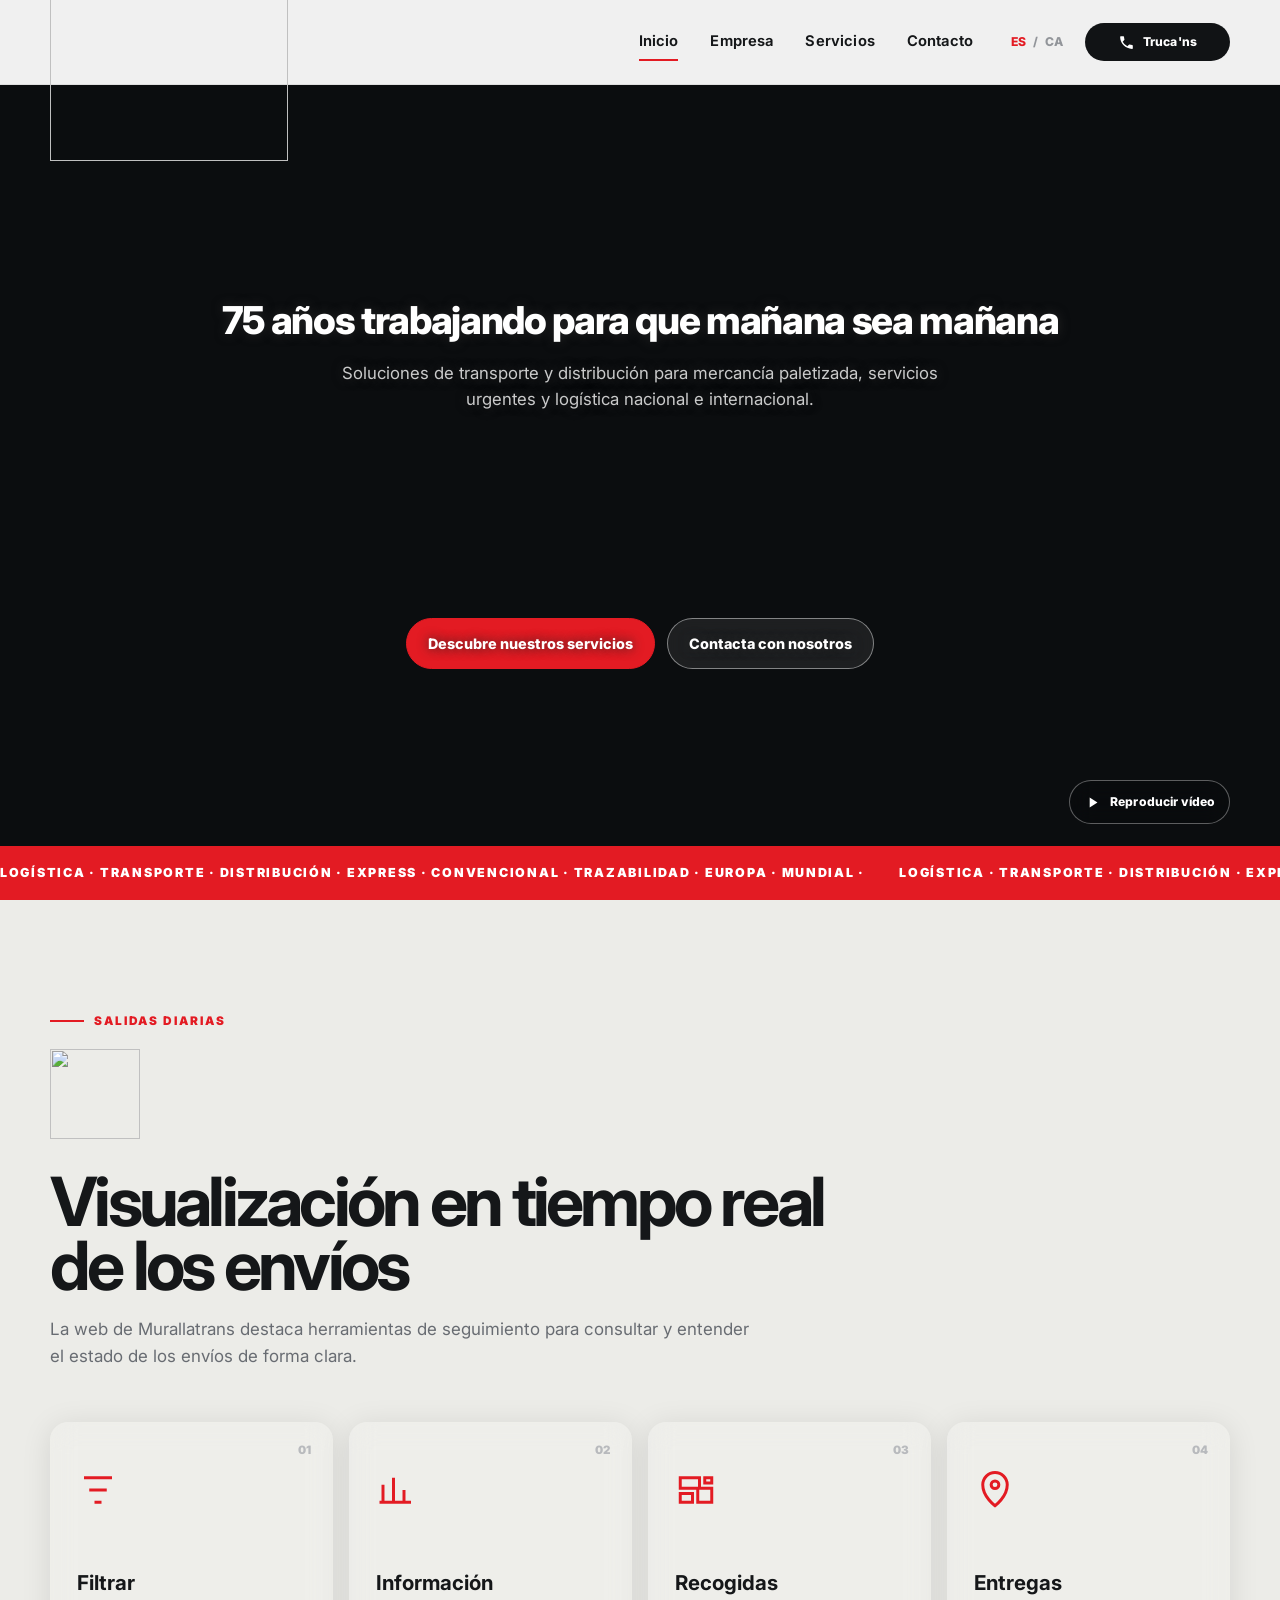
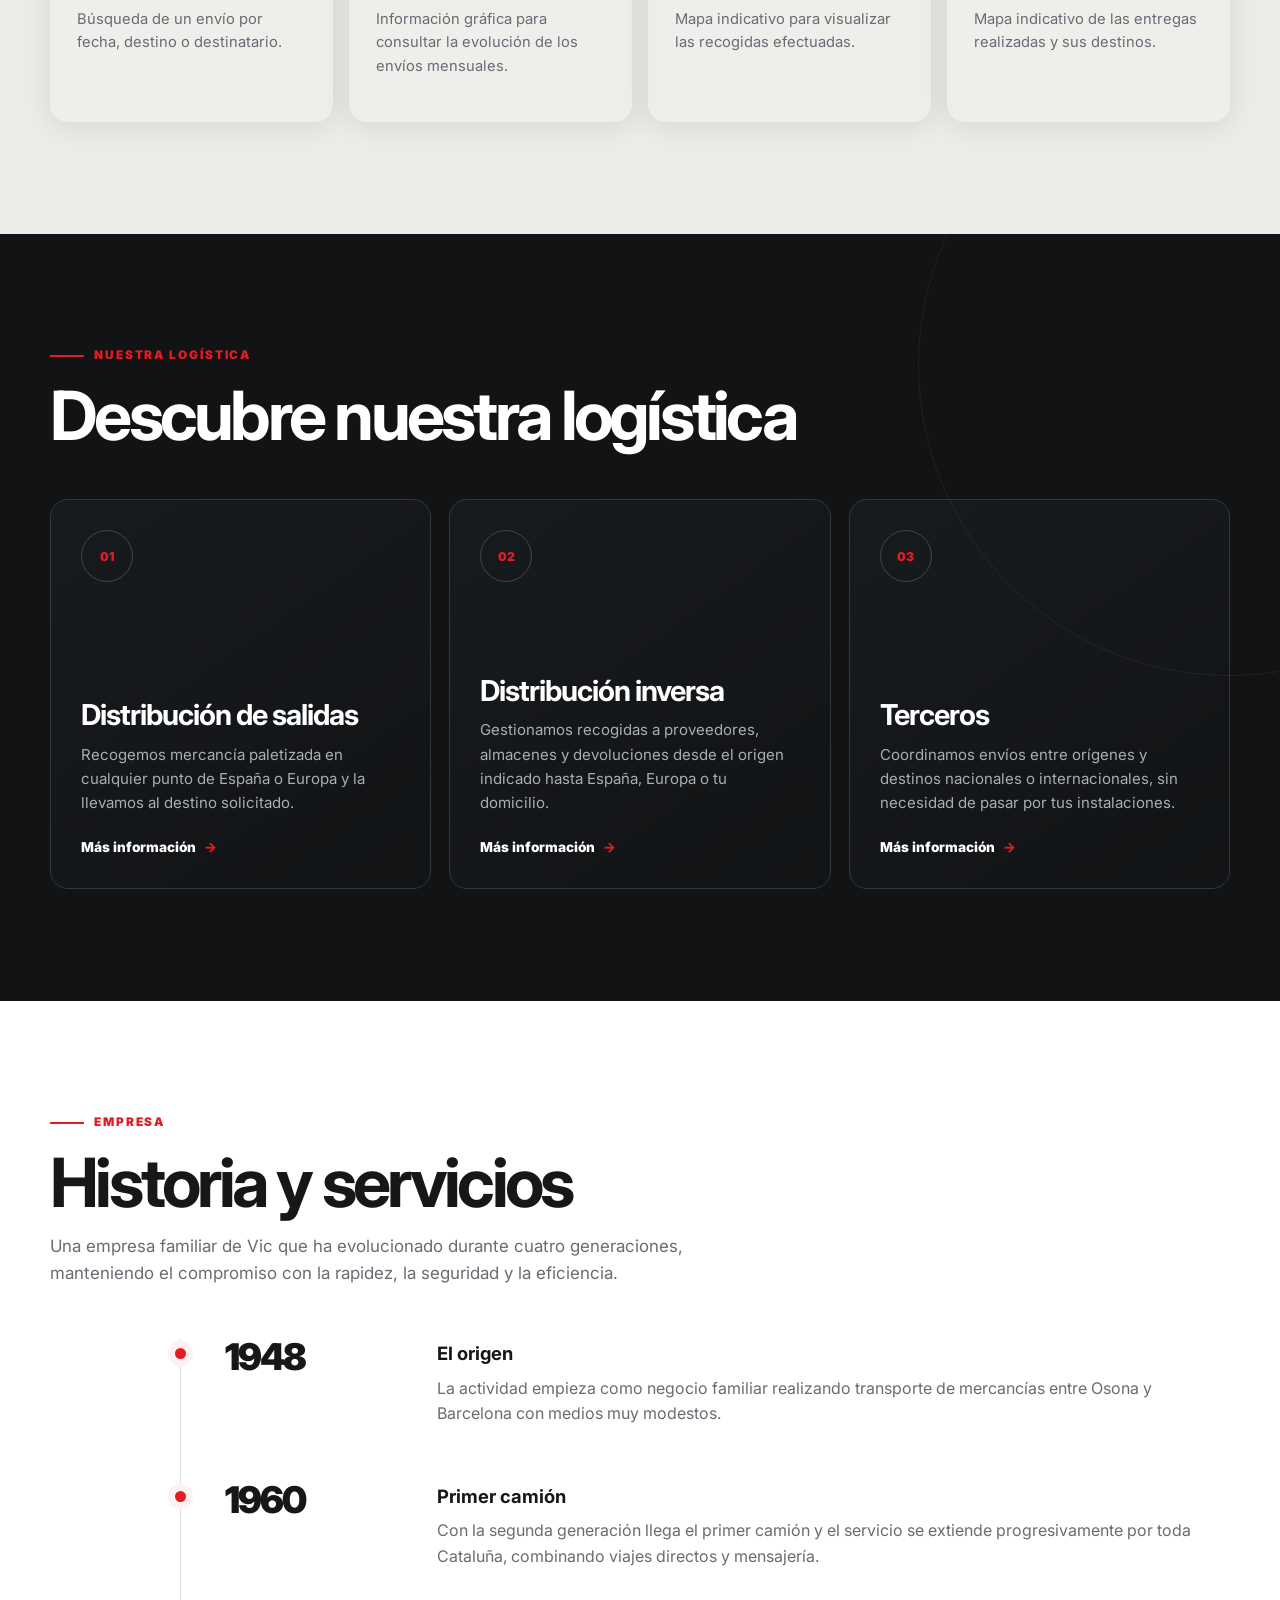
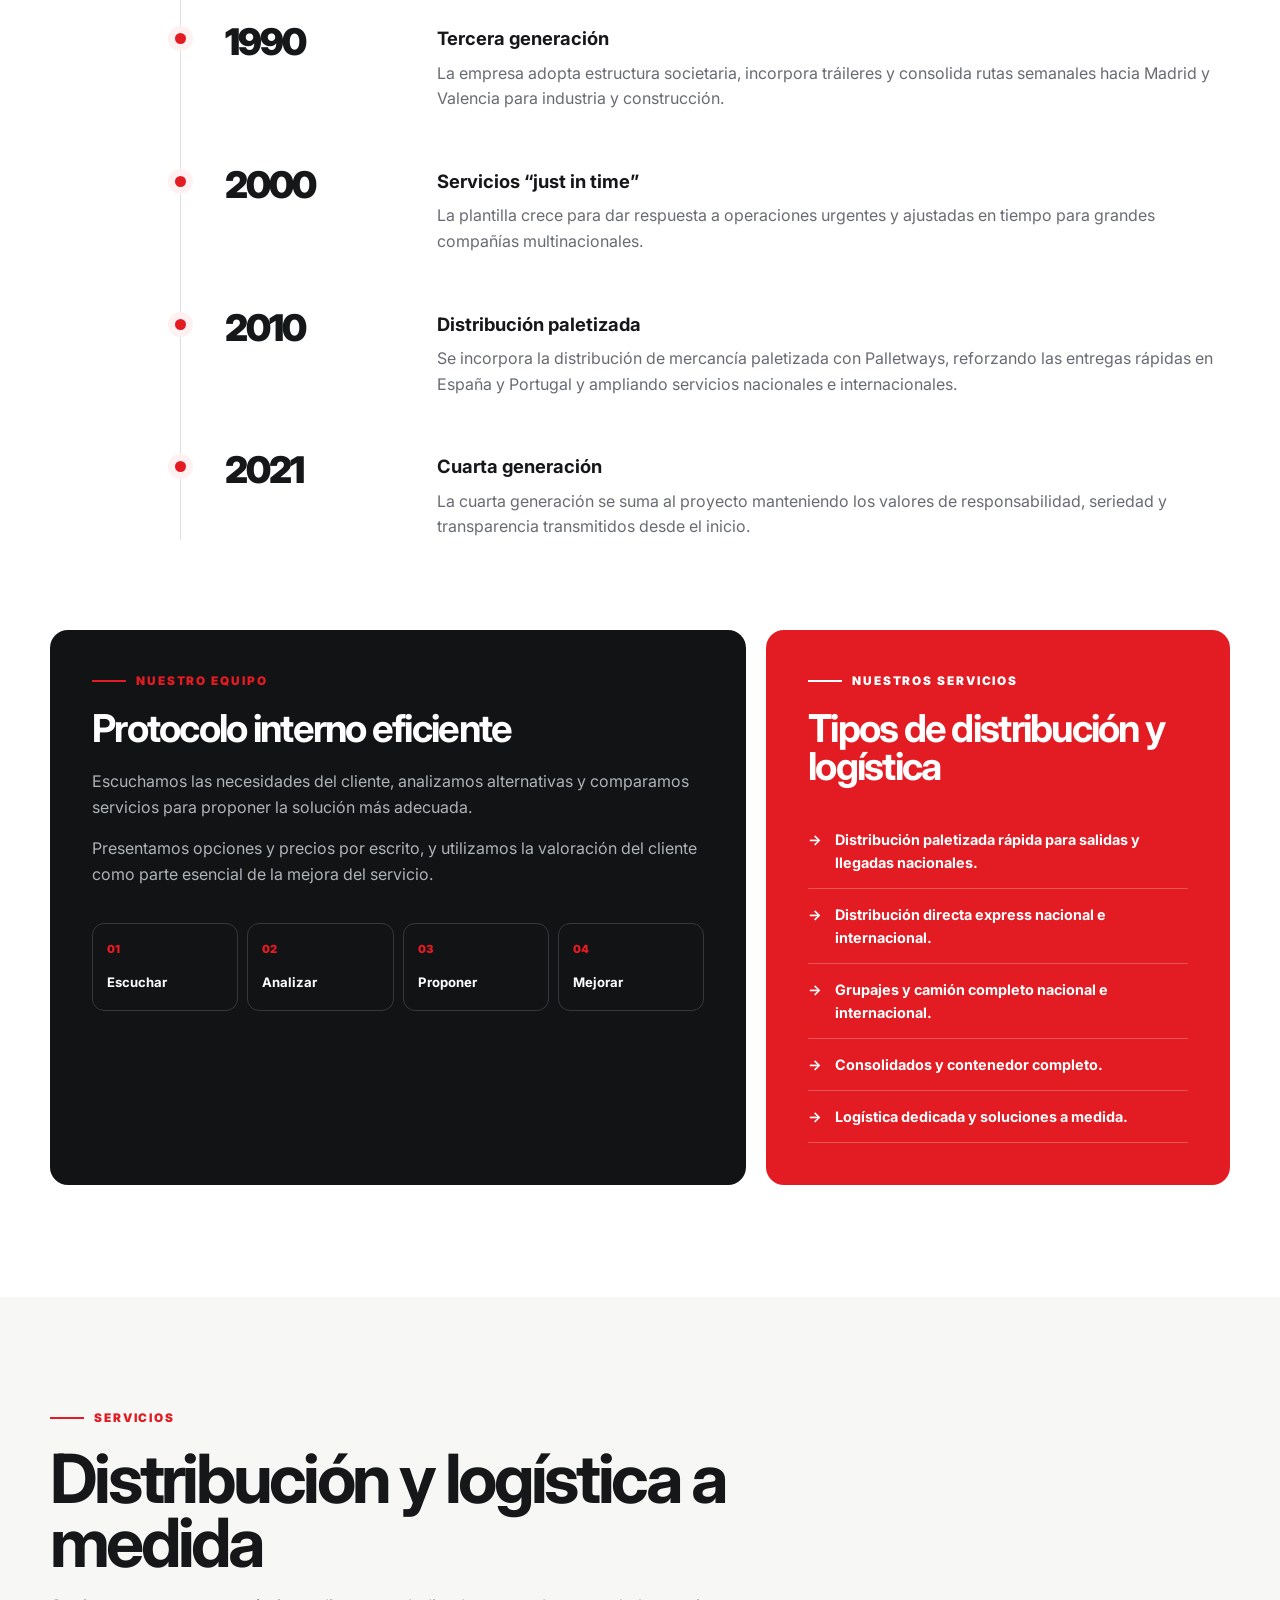
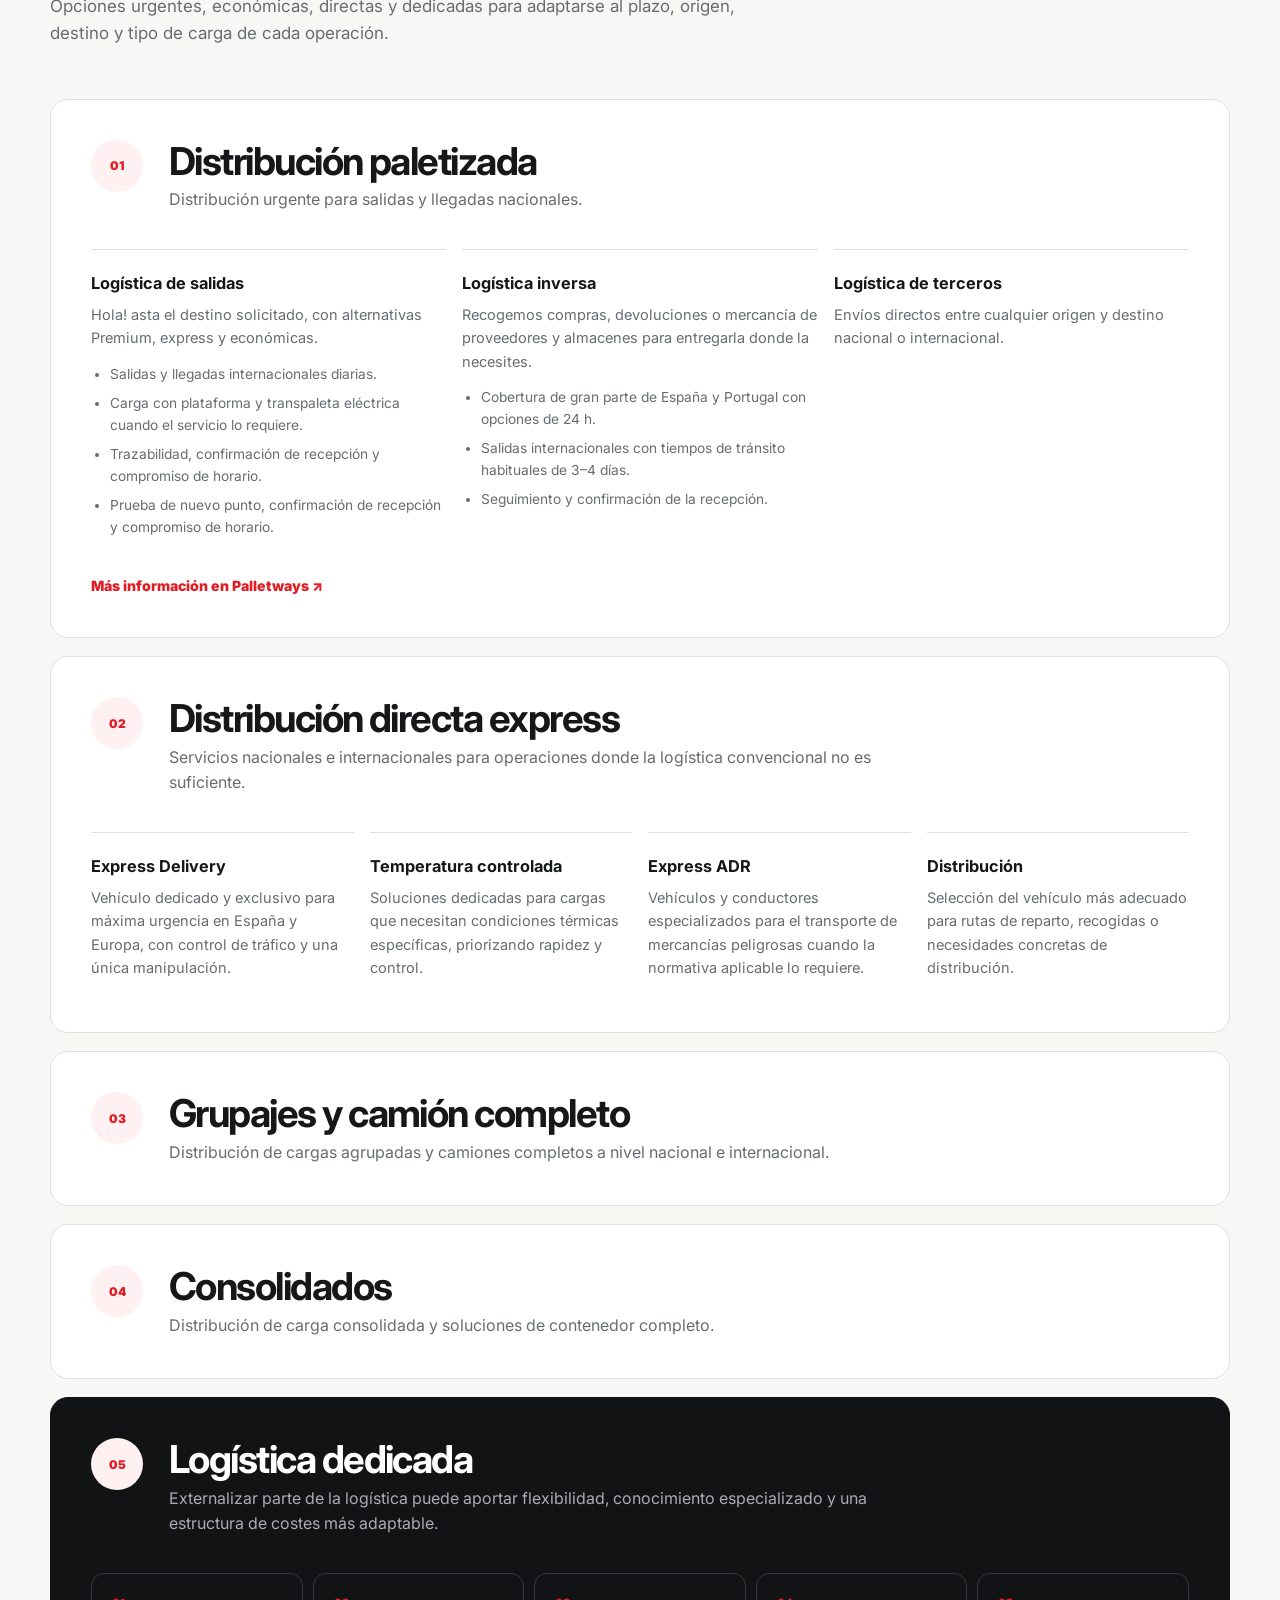
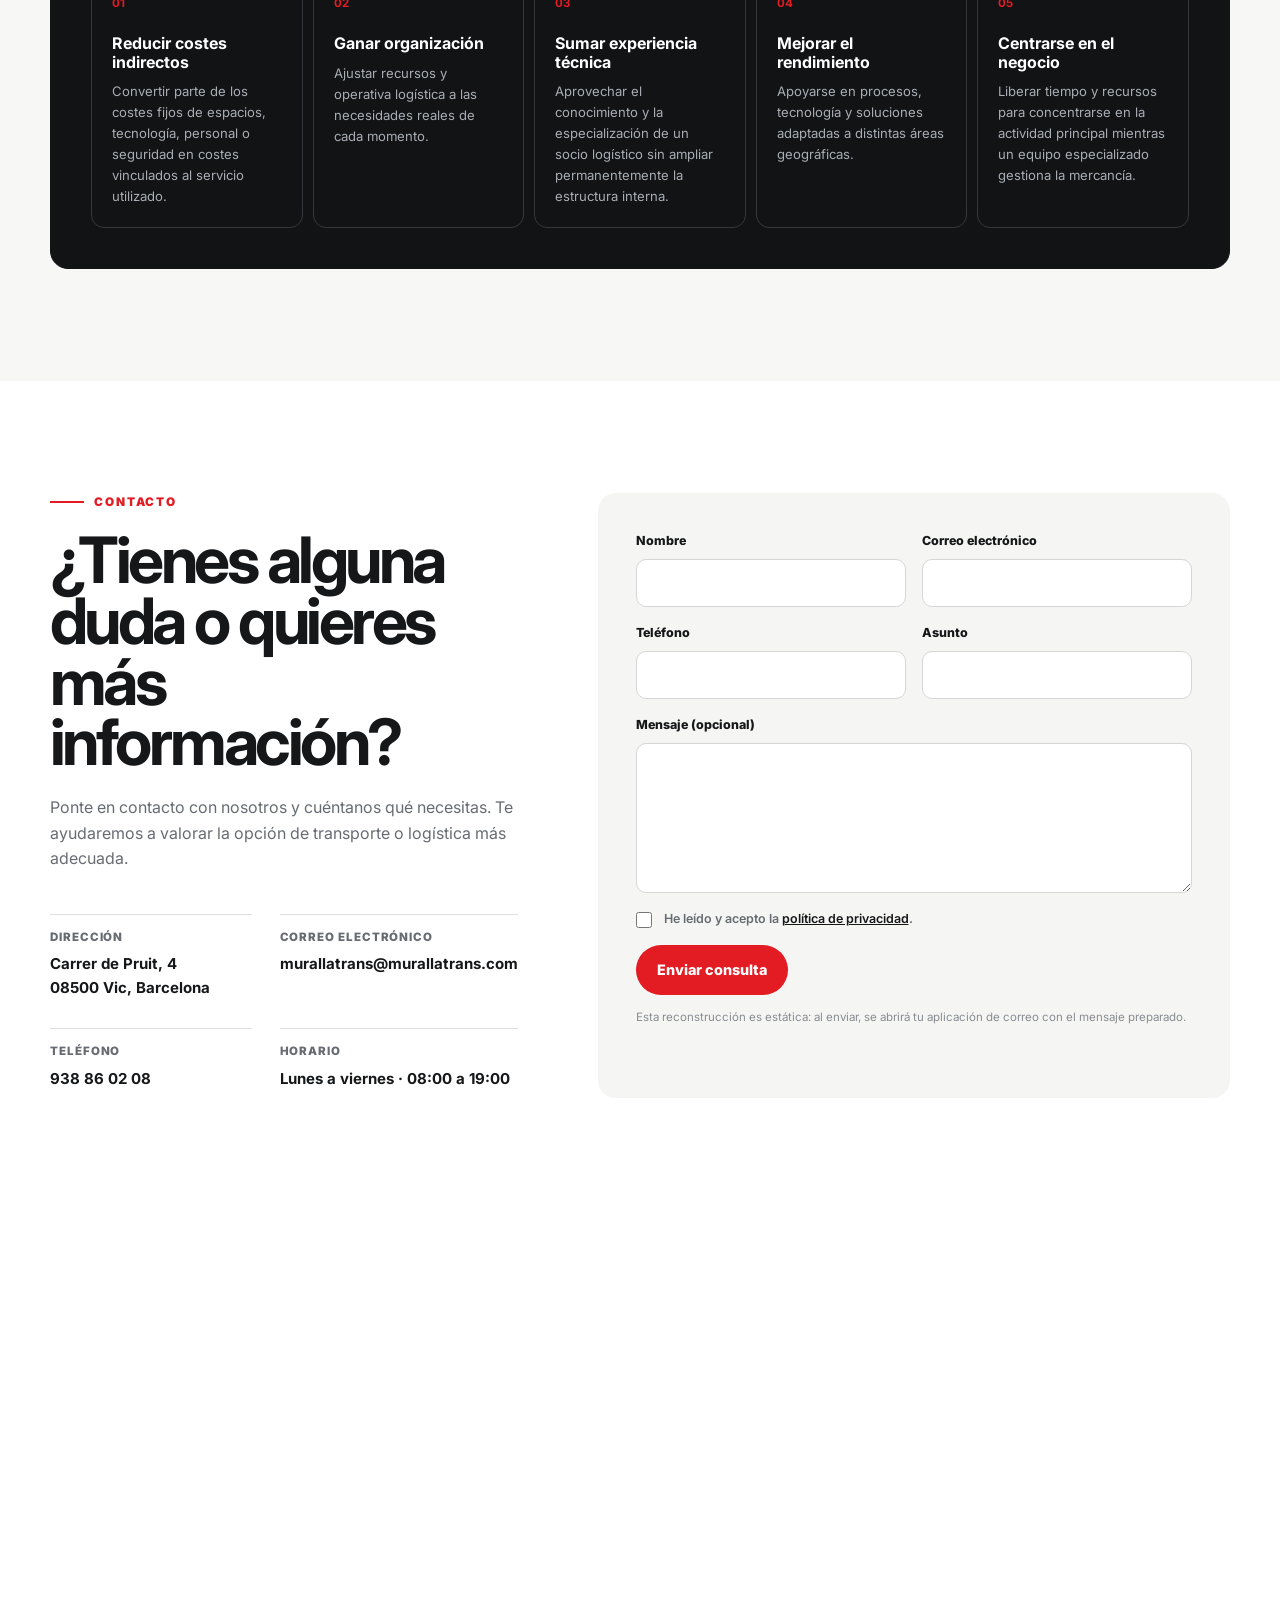
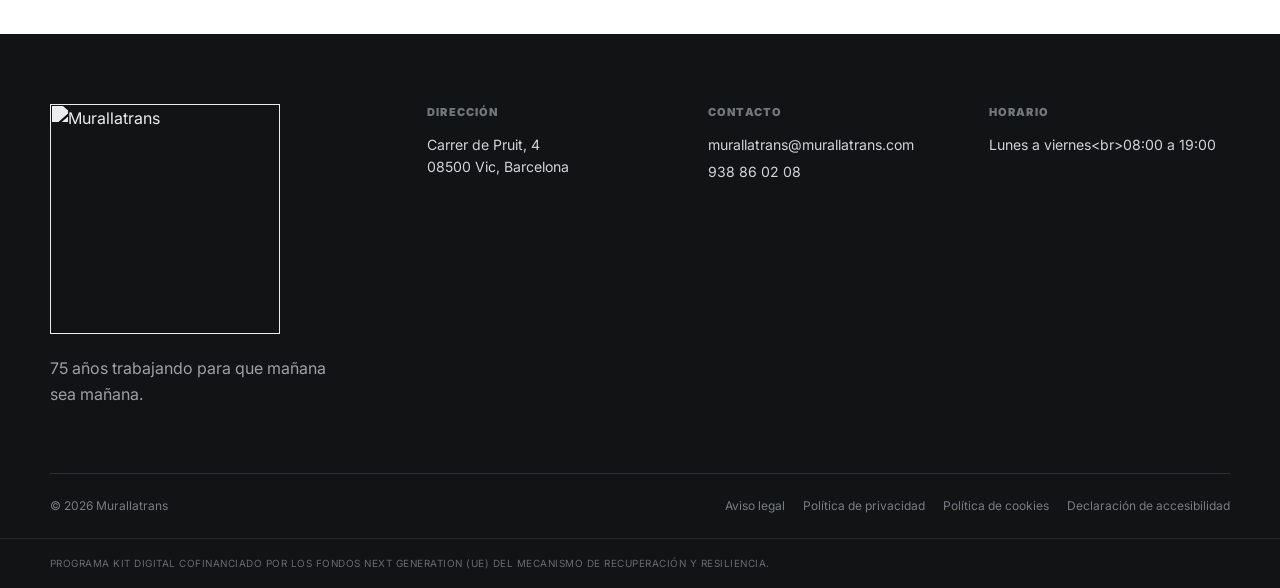
==== index.html @ 13629423 "Add files via upload" ====
<html lang="ca">
  <head>
  <meta charset="utf-8">
  <meta name="viewport" content="width=device-width, initial-scale=1">
  <meta name="description" content="Murallatrans — transporte, distribución y logística nacional e internacional.">
  <meta name="theme-color" content="#111315">
  <title>Murallatrans | Transport i logística</title>
  <link rel="stylesheet" href="styles.css">
    <meta charset="utf-8">
  <meta name="viewport" content="width=device-width, initial-scale=1">

  <link rel="preconnect" href="https://fonts.googleapis.com">
  <link rel="preconnect" href="https://fonts.gstatic.com" crossorigin>

  <link
    href="https://fonts.googleapis.com/css2?family=Inter:wght@400;500;600;700;800;900&display=swap"
    rel="stylesheet"
  >
</head>
<body>
  <a class="skip-link" href="#main" data-i18n="a11y.skip">Saltar al contingut</a>

  <header class="site-header scrolled" id="top">
    <div class="header-inner container">
      <a class="brand" href="#inicio" aria-label="Murallatrans">
        <img src="assets/murallatrans-logo.png" alt="Murallatrans">
      </a>

      <nav class="desktop-nav" aria-label="Navegación principal">
        <a href="#inicio" class="nav-link active" data-i18n="nav.home">Inici</a>
        <a href="#empresa" class="nav-link" data-i18n="nav.company">Empresa</a>
        <a href="#servicios" class="nav-link" data-i18n="nav.services">Serveis</a>
        <a href="#contacto" class="nav-link" data-i18n="nav.contact">Contacte</a>
      </nav>

      <div class="header-actions">
        <div class="language-switcher" role="group" aria-label="Idioma">
          <button class="lang-btn" type="button" data-lang="es" aria-pressed="false">ES</button>
          <span aria-hidden="true">/</span>
          <button class="lang-btn active" type="button" data-lang="ca" aria-pressed="true">CA</button>
        </div>
        <a class="header-phone" href="tel:+34938860208" aria-label="938 86 02 08">
          <svg viewBox="0 0 24 24" aria-hidden="true"><path d="M6.62 10.79a15.5 15.5 0 0 0 6.59 6.59l2.2-2.2a1 1 0 0 1 1.01-.24c1.1.36 2.27.56 3.48.56a1 1 0 0 1 1 1V20a1 1 0 0 1-1 1C10.57 21 3 13.43 3 4a1 1 0 0 1 1-1h3.5a1 1 0 0 1 1 1c0 1.22.2 2.38.56 3.48a1 1 0 0 1-.25 1.02l-2.19 2.29Z"></path></svg>
          <span>Truca'ns</span>
        </a>
        <button class="menu-toggle" type="button" aria-controls="mobile-menu" aria-expanded="false" aria-label="Abrir menú">
          <span></span><span></span><span></span>
        </button>
      </div>
    </div>

    <div class="mobile-menu" id="mobile-menu" hidden="">
      <nav aria-label="Navegación móvil">
        <a href="#inicio" data-i18n="nav.home">Inici</a>
        <a href="#empresa" data-i18n="nav.company">Empresa</a>
        <a href="#servicios" data-i18n="nav.services">Serveis</a>
        <a href="#contacto" data-i18n="nav.contact">Contacte</a>
      </nav>
      <div class="mobile-contact">
        <a href="tel:+34938860208">938 86 02 08</a>
        <a href="mailto:murallatrans@murallatrans.com">murallatrans@murallatrans.com</a>
      </div>
    </div>
  </header>

  <main id="main">
    <section class="hero section hero-video" id="inicio">
      <div class="hero-media" aria-hidden="true">
        <video class="hero-video-bg" id="hero-video" autoplay="" muted="" loop="" playsinline="" preload="metadata" poster="assets/hero-video-poster.jpg">
          <source src="assets/hero-video.mp4" type="video/mp4">
        </video>
        <div class="hero-video-overlay"></div>
      </div>

      <div class="hero-grid container">
        <div class="hero-copy reveal visible">
          <p class="hero-slogan" data-i18n="hero.slogan">75 anys treballant perquè demà sigui demà</p>
          <p class="hero-lead" data-i18n="hero.lead">Solucions de transport i distribució per a mercaderia paletitzada, serveis urgents i logística nacional i internacional.</p>
          <div class="hero-actions">
            <a class="btn btn-primary" href="#servicios" data-i18n="hero.servicesCta">Descobreix els nostres serveis</a>
            <a class="btn btn-ghost" href="#contacto" data-i18n="hero.contactCta">Contacta amb nosaltres</a>
          </div>
          
        </div>
      </div>

      <button class="hero-video-toggle" type="button" aria-controls="hero-video" data-state="playing" aria-label="Pausar vídeo">
        <svg class="video-icon icon-pause" viewBox="0 0 24 24" aria-hidden="true"><path d="M7 5h3v14H7zM14 5h3v14h-3z"></path></svg>
        <svg class="video-icon icon-play" viewBox="0 0 24 24" aria-hidden="true"><path d="m8 5 11 7-11 7V5Z"></path></svg>
        <span class="hero-video-toggle-label" data-i18n="hero.pauseVideo">Pausar vídeo</span>
      </button>
      <!-- Traducir al catalán con JS-->
      <div class="hero-marquee" aria-hidden="true">
        <div>LOGÍSTICA · TRANSPORTE · DISTRIBUCIÓN · EXPRESS · CONVENCIONAL · TRAZABILIDAD · EUROPA · MUNDIAL ·</div>
        <div>LOGÍSTICA · TRANSPORTE · DISTRIBUCIÓN · EXPRESS · CONVENCIONAL · TRAZABILIDAD · EUROPA · MUNDIAL ·</div>
        <div>LOGÍSTICA · TRANSPORTE · DISTRIBUCIÓN · EXPRESS · CONVENCIONAL · TRAZABILIDAD · EUROPA · MUNDIAL ·</div>
        <div>LOGÍSTICA · TRANSPORTE · DISTRIBUCIÓN · EXPRESS · CONVENCIONAL · TRAZABILIDAD · EUROPA · MUNDIAL ·</div>
        <div>LOGÍSTICA · TRANSPORTE · DISTRIBUCIÓN · EXPRESS · CONVENCIONAL · TRAZABILIDAD · EUROPA · MUNDIAL ·</div>
        <div>LOGÍSTICA · TRANSPORTE · DISTRIBUCIÓN · EXPRESS · CONVENCIONAL · TRAZABILIDAD · EUROPA · MUNDIAL ·</div>
      </div>
    </section>

    <section class="tracking section section-light" aria-labelledby="tracking-title">
      <div class="container">
        <div class="section-heading reveal visible">
          <span class="eyebrow" data-i18n="tracking.eyebrow">Sortides diàries</span>
    <div class="palletways-image">
        <img src="./assets/palletways.png">
    </div>
          <h2 id="tracking-title" data-i18n="tracking.title">Delegació Osona Palletways</h2>
          <p data-i18n="tracking.intro">El web de Murallatrans destaca eines de seguiment per consultar i entendre l'estat dels enviaments d'una manera clara.</p>
        </div>
        <div class="feature-grid">
          <article class="feature-card reveal visible">
            <span class="feature-number">01</span>
            <svg class="feature-icon" viewBox="0 0 24 24" aria-hidden="true"><path d="M4 5h16M7 12h10M10 19h4"></path></svg>
            <h3 data-i18n="tracking.filterTitle">Filtrar</h3>
            <p data-i18n="tracking.filterText">Cerca d'un enviament per data, destinació o destinatari.</p>
          </article>
          <article class="feature-card reveal visible">
            <span class="feature-number">02</span>
            <svg class="feature-icon" viewBox="0 0 24 24" aria-hidden="true"><path d="M4 19V9m6 10V5m6 14v-7m4 7H2"></path></svg>
            <h3 data-i18n="tracking.infoTitle">Informació</h3>
            <p data-i18n="tracking.infoText">Informació gràfica per consultar l'evolució dels enviaments mensuals.</p>
          </article>
          <article class="feature-card reveal visible">
            <span class="feature-number">03</span>
            <svg class="feature-icon" viewBox="0 0 24 24" aria-hidden="true"><path d="M3 11h11V5H3v6Zm0 8h7v-5H3v5Zm10 0h8v-8h-8v8Zm4-11h4V5h-4v3Z"></path></svg>
            <h3 data-i18n="tracking.pickupTitle">Recollides</h3>
            <p data-i18n="tracking.pickupText">Mapa indicatiu per visualitzar les recollides efectuades.</p>
          </article>
          <article class="feature-card reveal visible">
            <span class="feature-number">04</span>
            <svg class="feature-icon" viewBox="0 0 24 24" aria-hidden="true"><path d="M12 21s7-5.1 7-12a7 7 0 1 0-14 0c0 6.9 7 12 7 12Z"></path><circle cx="12" cy="9" r="2.2"></circle></svg>
            <h3 data-i18n="tracking.deliveryTitle">Entregues</h3>
            <p data-i18n="tracking.deliveryText">Mapa indicatiu de les entregues realitzades i les seves destinacions.</p>
          </article>
        </div>
      </div>
    </section>

    <section class="logistics section section-dark" aria-labelledby="logistics-title">
      <div class="container">
        <div class="section-heading section-heading-light reveal visible">
          <span class="eyebrow" data-i18n="logistics.eyebrow">La nostra logística</span>
          <h2 id="logistics-title" data-i18n="logistics.title">Descobreix la nostra logística</h2>
        </div>
        <div class="logistics-grid">
          <article class="logistics-card reveal visible">
            <div class="card-index">01</div>
            <h3 data-i18n="logistics.outboundTitle">Distribució de sortides</h3>
            <p data-i18n="logistics.outboundText">Recollim mercaderia paletitzada a qualsevol punt d'Espanya o Europa i la portem a la destinació sol·licitada.</p>
            <a href="#servicios" data-i18n="common.more">Més informació</a>
          </article>
          <article class="logistics-card reveal visible">
            <div class="card-index">02</div>
            <h3 data-i18n="logistics.reverseTitle">Distribució inversa</h3>
            <p data-i18n="logistics.reverseText">Gestionem recollides a proveïdors, magatzems i devolucions des de l'origen indicat fins a Espanya, Europa o el teu domicili.</p>
            <a href="#servicios" data-i18n="common.more">Més informació</a>
          </article>
          <article class="logistics-card reveal visible">
            <div class="card-index">03</div>
            <h3 data-i18n="logistics.thirdTitle">Tercers</h3>
            <p data-i18n="logistics.thirdText">Coordinem enviaments entre orígens i destinacions nacionals o internacionals, sense necessitat de passar per les teves instal·lacions.</p>
            <a href="#servicios" data-i18n="common.more">Més informació</a>
          </article>
        </div>
      </div>
    </section>

    <section class="company section" id="empresa" aria-labelledby="company-title">
      <div class="container">
        <div class="section-heading reveal visible">
          <span class="eyebrow" data-i18n="company.eyebrow">Empresa</span>
          <h2 id="company-title" data-i18n="company.title">Història i serveis</h2>
          <p data-i18n="company.intro">Una empresa familiar de Vic que ha evolucionat durant quatre generacions, mantenint el compromís amb la rapidesa, la seguretat i l'eficiència.</p>
        </div>

        <div class="timeline" role="list">
          <article class="timeline-item reveal visible" role="listitem">
            <div class="timeline-year">1948</div>
            <div class="timeline-body"><h3 data-i18n="company.y1948Title">L'origen</h3><p data-i18n="company.y1948Text">L'activitat comença com a negoci familiar fent transport de mercaderies entre Osona i Barcelona amb mitjans molt modestos.</p></div>
          </article>
          <article class="timeline-item reveal visible" role="listitem">
            <div class="timeline-year">1960</div>
            <div class="timeline-body"><h3 data-i18n="company.y1960Title">Primer camió</h3><p data-i18n="company.y1960Text">Amb la segona generació arriba el primer camió i el servei s'estén progressivament per tot Catalunya, combinant viatges directes i servei de recaderia.</p></div>
          </article>
          <article class="timeline-item reveal" role="listitem">
            <div class="timeline-year">1990</div>
            <div class="timeline-body"><h3 data-i18n="company.y1990Title">Tercera generació</h3><p data-i18n="company.y1990Text">L'empresa adopta estructura societària, incorpora tràilers i consolida rutes setmanals cap a Madrid i València per a indústria i construcció.</p></div>
          </article>
          <article class="timeline-item reveal" role="listitem">
            <div class="timeline-year">2000</div>
            <div class="timeline-body"><h3 data-i18n="company.y2000Title">Serveis “just in time”</h3><p data-i18n="company.y2000Text">La plantilla creix per donar resposta a operacions urgents i ajustades en temps per a grans companyies multinacionals.</p></div>
          </article>
          <article class="timeline-item reveal" role="listitem">
            <div class="timeline-year">2010</div>
            <div class="timeline-body"><h3 data-i18n="company.y2010Title">Distribució paletitzada</h3><p data-i18n="company.y2010Text">S'incorpora la distribució de mercaderia paletitzada amb Palletways, reforçant les entregues ràpides a Espanya i Portugal i ampliant serveis nacionals i internacionals.</p></div>
          </article>
          <article class="timeline-item reveal" role="listitem">
            <div class="timeline-year">2021</div>
            <div class="timeline-body"><h3 data-i18n="company.y2021Title">Quarta generació</h3><p data-i18n="company.y2021Text">La quarta generació se suma al projecte mantenint els valors de responsabilitat, seriositat i transparència transmesos des de l'inici.</p></div>
          </article>
        </div>

        <div class="company-split">
          <div class="protocol reveal">
            <span class="eyebrow" data-i18n="company.teamEyebrow">El nostre equip</span>
            <h3 data-i18n="company.protocolTitle">Protocol intern eficient</h3>
            <p data-i18n="company.protocolText1">Escoltem les necessitats del client, analitzem alternatives i comparem serveis per proposar la solució més adequada.</p>
            <p data-i18n="company.protocolText2">Presentem opcions i preus per escrit, i fem servir la valoració del client com una part essencial de la millora del servei.</p>
            <div class="protocol-steps">
              <div><span>01</span><strong data-i18n="company.stepListen">Escoltar</strong></div>
              <div><span>02</span><strong data-i18n="company.stepAnalyze">Analitzar</strong></div>
              <div><span>03</span><strong data-i18n="company.stepPropose">Proposar</strong></div>
              <div><span>04</span><strong data-i18n="company.stepImprove">Millorar</strong></div>
            </div>
          </div>
          <div class="service-summary reveal">
            <span class="eyebrow" data-i18n="company.servicesEyebrow">Els nostres serveis</span>
            <h3 data-i18n="company.servicesTitle">Tipus de distribució i logística</h3>
            <ul>
              <li data-i18n="company.service1">Distribució paletitzada ràpida per a sortides i arribades nacionals.</li>
              <li data-i18n="company.service2">Distribució directa express nacional i internacional.</li>
              <li data-i18n="company.service3">Grupatges i camió sencer nacional i internacional.</li>
              <li data-i18n="company.service4">Consolidats i contenidor complet.</li>
              <li data-i18n="company.service5">Logística dedicada i solucions a mida.</li>
            </ul>
          </div>
        </div>
      </div>
    </section>

    <section class="services section section-soft" id="servicios" aria-labelledby="services-title">
      <div class="container">
        <div class="section-heading reveal">
          <span class="eyebrow" data-i18n="services.eyebrow">Serveis</span>
          <h2 id="services-title" data-i18n="services.title">Distribució i logística a mida</h2>
          <p data-i18n="services.intro">Opcions urgents, econòmiques, directes i dedicades per adaptar-se al termini, l'origen, la destinació i el tipus de càrrega de cada operació.</p>
        </div>

        <div class="services-list">
          <article class="service-panel reveal">
            <div class="service-panel-head">
              <span>01</span>
              <div><h3 data-i18n="services.palletTitle">Distribució paletitzada</h3><p data-i18n="services.palletLead">Distribució urgent per a sortides i arribades nacionals.</p></div>
            </div>
            <div class="service-columns">
              <div>
                <h4 data-i18n="services.outboundTitle">Logística de sortides</h4>
                <p data-i18n="services.outboundText">Recollida de mercaderia paletitzada des d'Espanya o Europa fins a la destinació sol·licitada, amb alternatives Premium, express i econòmiques.</p>
                <ul>
                  <li data-i18n="services.outbound1">Sortides i arribades internacionals diàries.</li>
                  <li data-i18n="services.outbound2">Càrrega amb plataforma i transpalet elèctric quan el servei ho requereix.</li>
                  <li data-i18n="services.outbound3">Traçabilitat, confirmació de recepció i compromís d'horari.</li>
                  <li data-i18n="services.outbound4">Prueba de nuevo punto, confirmación de recepción y compromiso de horario.</li>
                </ul>
              </div>
              <div>
                <h4 data-i18n="services.reverseTitle">Logística inversa</h4>
                <p data-i18n="services.reverseText">Recollim compres, devolucions o mercaderia de proveïdors i magatzems per entregar-la on la necessitis.</p>
                <ul>
                  <li data-i18n="services.reverse1">Cobertura de gran part d'Espanya i Portugal amb opcions de 24 h.</li>
                  <li data-i18n="services.reverse2">Sortides internacionals amb temps de trànsit habituals de 3–4 dies.</li>
                  <li data-i18n="services.reverse3">Seguiment i confirmació de la recepció.</li>
                </ul>
              </div>
              <div>
                <h4 data-i18n="services.thirdTitle">Logística de tercers</h4>
                <p data-i18n="services.thirdText">Enviaments directes entre qualsevol origen i destinació nacional o internacional.</p>
              </div>
            </div>
            <a class="text-link" href="https://www.palletways.com/" target="_blank" rel="noopener" data-i18n="services.palletways">Més informació a Palletways ↗</a>
          </article>

          <article class="service-panel reveal">
            <div class="service-panel-head">
              <span>02</span>
              <div><h3 data-i18n="services.expressTitle">Distribució directa express</h3><p data-i18n="services.expressLead">Serveis nacionals i internacionals per a operacions on la logística convencional no és suficient.</p></div>
            </div>
            <div class="service-mini-grid">
              <div><h4 data-i18n="services.expressDeliveryTitle">Express Delivery</h4><p data-i18n="services.expressDeliveryText">Vehicle dedicat i exclusiu per a màxima urgència a Espanya i Europa, amb control de trànsit i una única manipulació.</p></div>
              <div><h4 data-i18n="services.tempTitle">Temperatura controlada</h4><p data-i18n="services.tempText">Solucions dedicades per a càrregues que necessiten condicions tèrmiques específiques, prioritzant rapidesa i control.</p></div>
              <div><h4 data-i18n="services.adrTitle">Express ADR</h4><p data-i18n="services.adrText">Vehicles i conductors especialitzats per al transport de mercaderies perilloses quan la normativa aplicable ho requereix.</p></div>
              <div><h4 data-i18n="services.distributionTitle">Distribució</h4><p data-i18n="services.distributionText">Selecció del vehicle més adient per a rutes de repartiment, recollides o necessitats concretes de distribució.</p></div>
            </div>
          </article>

          <article class="service-panel compact reveal">
            <div class="service-panel-head"><span>03</span><div><h3 data-i18n="services.fullTruckTitle">Grupatges i camió sencer</h3><p data-i18n="services.fullTruckText">Distribució de càrregues agrupades i camions complets a nivell nacional i internacional.</p></div></div>
          </article>

          <article class="service-panel compact reveal">
            <div class="service-panel-head"><span>04</span><div><h3 data-i18n="services.consolidatedTitle">Consolidats</h3><p data-i18n="services.consolidatedText">Distribució de càrrega consolidada i solucions de contenidor complet.</p></div></div>
          </article>

          <article class="service-panel dedicated reveal">
            <div class="service-panel-head">
              <span>05</span>
              <div><h3 data-i18n="services.dedicatedTitle">Logística dedicada</h3><p data-i18n="services.dedicatedLead">Externalitzar part de la logística pot aportar flexibilitat, coneixement especialitzat i una estructura de costos més adaptable.</p></div>
            </div>
            <div class="benefit-grid">
              <div><strong>01</strong><h4 data-i18n="services.b1Title">Reduir costos indirectes</h4><p data-i18n="services.b1Text">Convertir part dels costos fixos d'espais, tecnologia, personal o seguretat en costos vinculats al servei utilitzat.</p></div>
              <div><strong>02</strong><h4 data-i18n="services.b2Title">Guanyar organització</h4><p data-i18n="services.b2Text">Ajustar recursos i operativa logística a les necessitats reals de cada moment.</p></div>
              <div><strong>03</strong><h4 data-i18n="services.b3Title">Sumar experiència tècnica</h4><p data-i18n="services.b3Text">Aprofitar el coneixement i l'especialització d'un soci logístic sense ampliar permanentment l'estructura interna.</p></div>
              <div><strong>04</strong><h4 data-i18n="services.b4Title">Millorar el rendiment</h4><p data-i18n="services.b4Text">Recolzar-se en processos, tecnologia i solucions adaptades a diferents àrees geogràfiques.</p></div>
              <div><strong>05</strong><h4 data-i18n="services.b5Title">Centrar-se en el negoci</h4><p data-i18n="services.b5Text">Alliberar temps i recursos per concentrar-se en l'activitat principal mentre un equip especialitzat gestiona la mercaderia.</p></div>
            </div>
          </article>
        </div>
      </div>
    </section>

    <section class="contact section" id="contacto" aria-labelledby="contact-title">
      <div class="container contact-grid">
        <div class="contact-copy reveal">
          <span class="eyebrow" data-i18n="contact.eyebrow">Contacte</span>
          <h2 id="contact-title" data-i18n="contact.title">Tens algun dubte o vols més informació?</h2>
          <p data-i18n="contact.intro">Posa't en contacte amb nosaltres i explica'ns què necessites. T'ajudarem a valorar l'opció de transport o logística més adequada.</p>

          <div class="contact-details">
            <div>
              <span data-i18n="contact.addressLabel">Adreça</span>
              <a href="https://www.google.com/maps/search/?api=1&amp;query=Carrer+de+Pruit+4+08500+Vic+Barcelona" target="_blank" rel="noopener">Carrer de Pruit, 4<br>08500 Vic, Barcelona</a>
            </div>
            <div>
              <span data-i18n="contact.emailLabel">Correu electrònic</span>
              <a href="mailto:murallatrans@murallatrans.com">murallatrans@murallatrans.com</a>
            </div>
            <div>
              <span data-i18n="contact.phoneLabel">Telèfon</span>
              <a href="tel:+34938860208">938 86 02 08</a>
            </div>
            <div>
              <span data-i18n="contact.hoursLabel">Horari</span>
              <p data-i18n="contact.hours">Dilluns a divendres · 08:00 a 19:00</p>
            </div>
          </div>
        </div>

        <form class="contact-form reveal" id="contact-form" novalidate="">
          <div class="form-row">
            <label><span data-i18n="form.name">Nom</span><input type="text" name="name" autocomplete="name" required=""></label>
            <label><span data-i18n="form.email">Correu electrònic</span><input type="email" name="email" autocomplete="email" required=""></label>
          </div>
          <div class="form-row">
            <label><span data-i18n="form.phone">Telèfon</span><input type="tel" name="phone" autocomplete="tel"></label>
            <label><span data-i18n="form.subject">Assumpte</span><input type="text" name="subject" required=""></label>
          </div>
          <label><span data-i18n="form.message">Missatge (opcional)</span><textarea name="message" rows="6"></textarea></label>
          <label class="check-label"><input type="checkbox" name="privacy" required=""><span data-i18n-html="form.privacy">He llegit i accepto la <a href="https://www.murallatrans.com/privacidad/" target="_blank" rel="noopener">política de privacitat</a>.</span></label>
          <button class="btn btn-primary submit-btn" type="submit" data-i18n="form.submit">Enviar consulta</button>
          <p class="form-note" data-i18n="form.note">Aquesta reconstrucció és estàtica: en enviar, s'obrirà la teva aplicació de correu amb el missatge preparat.</p>
          <div class="form-status" role="status" aria-live="polite"></div>
        </form>
      </div>

      <div class="map-wrap container reveal">
        <iframe title="Mapa de Murallatrans en Vic" loading="lazy" referrerpolicy="no-referrer-when-downgrade" src="https://www.google.com/maps?q=Carrer%20de%20Pruit%204%2C%2008500%20Vic%2C%20Barcelona&amp;output=embed"></iframe>
      </div>
    </section>
  </main>

  <footer class="site-footer">
    <div class="container footer-top">
      <div class="footer-brand">
        <img src="assets/murallatrans-logo.png" alt="Murallatrans">
        <p data-i18n="footer.slogan">75 anys treballant perquè demà sigui demà.</p>
      </div>
      <div class="footer-block">
        <span data-i18n="footer.address">Adreça</span>
        <p>Carrer de Pruit, 4<br>08500 Vic, Barcelona</p>
      </div>
      <div class="footer-block">
        <span data-i18n="footer.contact">Contacte</span>
        <a href="mailto:murallatrans@murallatrans.com">murallatrans@murallatrans.com</a>
        <a href="tel:+34938860208">938 86 02 08</a>
      </div>
      <div class="footer-block">
        <span data-i18n="footer.hours">Horari</span>
        <p data-i18n="footer.hoursText">Dilluns a divendres&lt;br&gt;08:00 a 19:00</p>
      </div>
    </div>
    <div class="container footer-bottom">
      <p>© <span id="year">2026</span> Murallatrans</p>
      <div class="legal-links">
        <a href="https://www.murallatrans.com/es/aviso-legal/" target="_blank" rel="noopener" data-i18n="footer.legal">Avís legal</a>
        <a href="https://www.murallatrans.com/es/privacidad/" target="_blank" rel="noopener" data-i18n="footer.privacy">Política de privacitat</a>
        <a href="https://www.murallatrans.com/cookies/" target="_blank" rel="noopener" data-i18n="footer.cookies">Política de cookies</a>
        <a href="https://www.murallatrans.com/es/declaracio-daccessibilitat/" target="_blank" rel="noopener" data-i18n="footer.accessibility">Declaració d'accessibilitat</a>
      </div>
    </div>
    <div class="kit-digital">
      <div class="container" data-i18n="footer.kit">PROGRAMA KIT DIGITAL COFINANÇAT PELS FONS NEXT GENERATION (EU) DEL MECANISME DE RECUPERACIÓ I RESILIÈNCIA.</div>
    </div>
  </footer>

  <button class="back-to-top" type="button" aria-label="Volver arriba">↑</button>
  <script src="script.js"></script>


</body></html>
---- styles.css ----
:root {
  --bg: #ffffff;
  --soft: #f5f5f3;
  --soft-2: #ecece8;
  --ink: #151719;
  --ink-2: #2a2d31;
  --muted: #686c72;
  --line: #dedfdf;
  --dark: #111315;
  --dark-2: #1b1e21;
  --red: #e31b23;
  --red-dark: #bd1118;
  --red-soft: #fff0f1;
  --white: #fff;
  --container: 1180px;
  --radius: 18px;
  --shadow: 0 24px 70px rgba(17, 19, 21, .12);
  --header-h: 84px;
}

* { box-sizing: border-box; }
html { scroll-behavior: smooth; scroll-padding-top: calc(var(--header-h) + 18px); }
body {
  margin: 0;
  color: var(--ink);
  background: var(--bg);
  font-family: Inter, ui-sans-serif, -apple-system, BlinkMacSystemFont, "Segoe UI", Roboto, Arial, sans-serif;
  font-size: 16px;
  line-height: 1.6;
  -webkit-font-smoothing: antialiased;
  overflow-x: hidden;
}
img, svg { display: block; max-width: 100%; }
a { color: inherit; text-decoration: none; }
button, input, textarea { font: inherit; }
button { cursor: pointer; }
.container { width: min(calc(100% - 40px), var(--container)); margin-inline: auto; }
.section { position: relative; padding: 112px 0; }
.section-light { background: var(--soft); }
.section-soft { background: #f7f7f5; }
.section-dark { background: var(--dark); color: var(--white); }

.skip-link {
  position: fixed; left: 16px; top: -70px; z-index: 9999;
  background: var(--red); color: #fff; padding: 12px 16px; border-radius: 8px;
  transition: top .2s ease;
}
.skip-link:focus { top: 16px; }

.site-header {
  position: fixed; inset: 0 0 auto; z-index: 1000;
  min-height: var(--header-h);
  background: rgba(255,255,255,.94);
  border-bottom: 1px solid rgba(17,19,21,.08);
  backdrop-filter: blur(18px);
  -webkit-backdrop-filter: blur(18px);
  transition: box-shadow .25s ease, background .25s ease;
}
.site-header.scrolled { box-shadow: 0 10px 35px rgba(0,0,0,.08); }
.header-inner { height: var(--header-h); display: flex; align-items: center; gap: 36px; }
.brand { flex: 0 0 auto; display: flex; align-items: center; }
.brand img { width: 238px; height: auto; }
.desktop-nav { display: flex; align-items: center; gap: 32px; margin-left: auto; }
.nav-link { position: relative; font-weight: 650; font-size: .92rem; letter-spacing: .01em; padding: 9px 0; }
.nav-link::after { content:""; position:absolute; left:0; right:100%; bottom:2px; height:2px; background:var(--red); transition:right .2s ease; }
.nav-link:hover::after, .nav-link.active::after { right:0; }
.header-actions { display:flex; align-items:center; gap:20px; }
.language-switcher { display:flex; align-items:center; gap:5px; font-size:.76rem; font-weight:800; color:#92959a; }
.lang-btn { border:0; background:none; padding:4px 2px; color:inherit; font-size:inherit; font-weight:inherit; }
.lang-btn.active { color:var(--red); }
.header-phone {font-family: 'Inter', sans-serif; width:145px; height:38px; border-radius:20px; display: flex; align-items: center; justify-content: center; gap: 8px; background:var(--dark); color:#fff; transition: transform .2s ease, background .2s ease; }
.header-phone:hover { transform: translateY(-2px); background:var(--red); }
.header-phone svg { width:17px; fill:currentColor; }
.header-phone span {font-size: .76rem;  font-weight: 800; letter-spacing: .01em; }
.menu-toggle { display:none; border:0; background:transparent; width:42px; height:42px; padding:8px; }
.menu-toggle span { display:block; width:100%; height:2px; background:var(--ink); margin:6px 0; transition:.2s; }
.menu-toggle.open span:nth-child(1) { transform: translateY(8px) rotate(45deg); }
.menu-toggle.open span:nth-child(2) { opacity:0; }
.menu-toggle.open span:nth-child(3) { transform: translateY(-8px) rotate(-45deg); }
.mobile-menu { background:#fff; border-top:1px solid var(--line); padding:20px; box-shadow:0 20px 40px rgba(0,0,0,.08); }
.mobile-menu nav { display:grid; }
.mobile-menu nav a { padding:15px 0; font-size:1.14rem; font-weight:750; border-bottom:1px solid var(--line); }
.mobile-contact { display:grid; gap:4px; padding-top:18px; font-size:.9rem; color:var(--muted); }

.hero {
  min-height: 840px;
  padding-top: calc(var(--header-h) + 84px);
  padding-bottom: 62px;
  overflow: hidden;
  background:
    radial-gradient(circle at 74% 28%, rgba(227,27,35,.10), transparent 26%),
    linear-gradient(135deg, #fff 0%, #fff 58%, #f3f3f0 58%, #ecece8 100%);
}
.hero::after { content:""; position:absolute; width:520px; height:520px; border:1px solid rgba(17,19,21,.07); border-radius:50%; right:-210px; top:120px; }
.hero-grid { position:relative; z-index:2; display:grid; grid-template-columns: .92fr 1.08fr; gap:70px; align-items:center; }
.eyebrow { display:inline-flex; align-items:center; gap:10px; color:var(--red); text-transform:uppercase; font-size:.74rem; font-weight:900; letter-spacing:.16em; margin-bottom:18px; }
.eyebrow::before { content:""; width:34px; height:2px; background:currentColor; }
.hero-copy h1 { margin:0; font-size:clamp(4.5rem, 9vw, 8.8rem); line-height:.82; letter-spacing:-.075em; font-weight:850; }
.hero-slogan { max-width:650px; margin:20px 0 18px; font-size:clamp(2rem, 3vw, 2.55rem); line-height:1.12; font-weight:800; letter-spacing:-.035em; }
.hero-lead { max-width:630px; color:var(--muted); font-size:1.05rem; margin:0 0 30px; }
.hero-actions {padding-top:175px; display:flex; gap:12px; flex-wrap:wrap; }
.btn { min-height:50px; display:inline-flex; align-items:center; justify-content:center; gap:8px; padding:13px 21px; border-radius:999px; border:1px solid transparent; font-weight:800; font-size:.9rem; transition: transform .2s ease, background .2s ease, color .2s ease, border-color .2s ease; }
.btn:hover { transform:translateY(-2px); }
.btn-primary { background:var(--red); color:#fff; border-color:var(--red); }
.btn-primary:hover { background:var(--red-dark); border-color:var(--red-dark); }
.btn-ghost { background:#fff; border-color:var(--line); }
.btn-ghost:hover { border-color:var(--ink); }
.hero-meta { display:grid; grid-template-columns:repeat(3,1fr); gap:18px; margin-top:46px; padding-top:25px; border-top:1px solid var(--line); }
.hero-meta div { display:grid; gap:2px; }
.hero-meta strong { font-size:1.3rem; }
.hero-meta span { font-size:.77rem; color:var(--muted); line-height:1.35; }

.hero-visual { min-height:560px; position:relative; display:grid; place-items:center; }
.visual-glow { position:absolute; width:430px; height:430px; border-radius:50%; background:rgba(227,27,35,.12); filter:blur(70px); }
.tracking.section-light {background-color: #ecece8; background-image: url("./assets/europe.svg"); background-repeat: no-repeat; background-position: center center; background-size: cover;}
.tracking-window { position:relative; width:min(100%, 650px); background:#15181b; color:#fff; border-radius:22px; box-shadow:0 35px 85px rgba(0,0,0,.28); overflow:hidden; transform:rotate(-2deg); border:1px solid rgba(255,255,255,.08); }
.tracking-topbar { height:48px; display:flex; align-items:center; gap:7px; padding:0 16px; background:#0e1012; border-bottom:1px solid rgba(255,255,255,.08); }
.tracking-topbar > span { width:8px; height:8px; border-radius:50%; background:#3b3f44; }
.tracking-topbar > span:first-child { background:var(--red); }
.tracking-topbar small { margin-left:auto; color:#8c9198; font-size:.68rem; text-transform:uppercase; letter-spacing:.14em; }
.tracking-content { display:grid; grid-template-columns:58px 1fr; min-height:430px; }
.tracking-side { display:flex; flex-direction:column; gap:11px; padding:18px 10px; border-right:1px solid rgba(255,255,255,.08); background:#121416; }
.tracking-chip { width:38px; height:38px; display:grid; place-items:center; border-radius:10px; border:1px solid rgba(255,255,255,.08); color:#70767e; font-size:.59rem; font-weight:900; }
.tracking-chip.active { background:var(--red); color:#fff; border-color:var(--red); }
.route-map { position:relative; padding:25px 20px 96px; overflow:hidden; }
.route-map svg { width:100%; height:100%; }
.map-shape { fill:#21252a; stroke:#333941; stroke-width:2; }
.route-line { fill:none; stroke:url(#routeGradient); stroke-width:4; stroke-linecap:round; stroke-dasharray:8 8; animation:dash 16s linear infinite; }
.route-node { fill:#fff; stroke:var(--red); stroke-width:6; }
.minor-node { fill:#636a73; }
.route-node.pulse { animation:pulse 1.8s ease-in-out infinite; transform-origin:center; transform-box:fill-box; }
@keyframes dash { to { stroke-dashoffset:-180; } }
@keyframes pulse { 50% { transform:scale(1.45); opacity:.55; } }
.map-label { position:absolute; font-size:.62rem; font-weight:900; letter-spacing:.08em; color:#b5bac1; background:#101214; padding:4px 7px; border-radius:6px; border:1px solid rgba(255,255,255,.08); }
.label-vic { left:19%; bottom:36%; }
.label-mad { left:53%; top:42%; }
.label-eu { right:8%; bottom:40%; }
.tracking-stats { position:absolute; left:78px; right:18px; bottom:18px; display:grid; grid-template-columns:repeat(3,1fr); gap:8px; }
.tracking-stats div { background:rgba(255,255,255,.05); border:1px solid rgba(255,255,255,.07); border-radius:12px; padding:10px 12px; display:grid; }
.tracking-stats span { color:#858b92; font-size:.65rem; }
.tracking-stats strong { font-size:1.25rem; }
.floating-card { position:absolute; z-index:3; background:#fff; border-radius:14px; box-shadow:0 14px 34px rgba(0,0,0,.16); padding:14px 16px; }
.card-a { left:-8px; bottom:75px; display:flex; gap:10px; align-items:center; }
.card-a .dot { width:10px; height:10px; background:#39a96b; border-radius:50%; box-shadow:0 0 0 5px rgba(57,169,107,.12); }
.card-a div { display:grid; }
.card-a small, .card-b span { color:var(--muted); font-size:.68rem; }
.card-a strong { font-size:.86rem; }
.card-b { right:-18px; top:72px; display:flex; align-items:baseline; gap:6px; }
.card-b strong { color:var(--red); font-size:1.5rem; }
.hero-marquee { position:absolute; bottom:0; left:0; right:0; height:54px; display:flex; align-items:center; overflow:hidden; background:var(--red); color:#fff; font-size:.78rem; letter-spacing:.14em; font-weight:900; white-space:nowrap; }
.hero-marquee div { min-width:max-content; padding-right:34px; animation:marquee 25s linear infinite; }
@keyframes marquee { to { transform:translateX(-60%); } }

.section-heading { max-width:780px; margin-bottom:52px; }
.section-heading h2 { margin:0 0 18px; font-size:clamp(2.6rem, 5.3vw, 5.3rem); line-height:.95; letter-spacing:-.055em; }
.section-heading p { color:var(--muted); max-width:700px; font-size:1.06rem; }
.section-heading-light p { color:#9ea3aa; }
.feature-grid { display:grid; grid-template-columns:repeat(4,1fr); gap:16px; }
.feature-card { 
    min-height:300px; 
    position:relative; 
    background: rgba(255, 255, 255, 0.12);
    border-radius: 16px;
    box-shadow: 0 4px 30px rgba(0, 0, 0, 0.1);
    backdrop-filter: blur(13.5px);
    -webkit-backdrop-filter: blur(13.5px);
    border-radius:var(--radius); 
    padding:27px; 
    transition: all 5s ease;
}
.feature-card:hover { 
    background: rgba(255, 255, 255, 0.69);
    border-radius: 16px;
    box-shadow: 0 4px 30px rgba(0, 0, 0, 0.1);
    backdrop-filter: blur(7.6px);
    -webkit-backdrop-filter: blur(7.6px);
    border: 1px solid rgba(255, 255, 255, 0.3);
    padding:27px; 
}
.feature-number { position:absolute; right:22px; top:19px; color:#b8babd; font-size:.72rem; font-weight:900; }
.feature-icon { width:42px; height:42px; margin:20px 0 56px; stroke:var(--red); stroke-width:1.7; fill:none; }
.feature-card h3 { margin:0 0 8px; font-size:1.28rem; }
.feature-card p { margin:0; color:var(--muted); font-size:.92rem; }

.logistics { overflow:hidden; }
.logistics::before { content:""; position:absolute; width:620px; height:620px; border-radius:50%; border:1px solid rgba(255,255,255,.06); right:-260px; top:-180px; }
.logistics-grid { display:grid; grid-template-columns:repeat(3,1fr); gap:18px; }
.logistics-card { min-height:390px; display:flex; flex-direction:column; border:1px solid #34383d; border-radius:var(--radius); padding:30px; background:linear-gradient(145deg,#181b1e,#111315); transition:transform .25s ease,border-color .25s ease; }
.logistics-card:hover { transform:translateY(-6px); border-color:#555b62; }
.card-index { width:52px; height:52px; display:grid; place-items:center; border-radius:50%; border:1px solid #42474d; color:var(--red); font-weight:900; font-size:.76rem; margin-bottom:auto; }
.logistics-card h3 { font-size:1.8rem; line-height:1.05; letter-spacing:-.035em; margin:34px 0 12px; }
.logistics-card p { color:#a9aeb4; font-size:.94rem; margin:0 0 22px; }
.logistics-card a { color:#fff; font-size:.85rem; font-weight:850; display:inline-flex; align-items:center; gap:8px; }
.logistics-card a::after { content:"→"; color:var(--red); transition:transform .2s ease; }
.logistics-card a:hover::after { transform:translateX(5px); }

.company { background:#fff; }
.timeline { max-width:1050px; margin:25px 0 90px auto; border-left:1px solid var(--line); }
.timeline-item { position:relative; display:grid; grid-template-columns:180px 1fr; gap:32px; padding:0 0 55px 44px; }
.timeline-item:last-child { padding-bottom:0; }
.timeline-item::before { content:""; position:absolute; left:-6px; top:9px; width:11px; height:11px; border-radius:50%; background:var(--red); box-shadow:0 0 0 7px var(--red-soft); }
.timeline-year { font-size:2.3rem; line-height:1; font-weight:900; letter-spacing:-.055em; }
.timeline-body h3 { margin:0 0 7px; font-size:1.15rem; }
.timeline-body p { margin:0; color:var(--muted); }
.company-split { display:grid; grid-template-columns:1.2fr .8fr; gap:20px; }
.protocol, .service-summary { border-radius:var(--radius); padding:42px; }
.protocol { background:var(--dark); color:#fff; }
.protocol h3, .service-summary h3 { font-size:clamp(2rem,3vw,3.1rem); line-height:1; letter-spacing:-.045em; margin:0 0 22px; }
.protocol p { color:#aeb3b8; }
.protocol-steps { display:grid; grid-template-columns:repeat(4,1fr); gap:9px; margin-top:35px; }
.protocol-steps div { display:grid; gap:14px; padding:17px 14px; border:1px solid #34383d; border-radius:12px; }
.protocol-steps span { color:var(--red); font-size:.7rem; font-weight:900; }
.protocol-steps strong { font-size:.82rem; }
.service-summary { background:var(--red); color:#fff; }
.service-summary .eyebrow { color:#fff; }
.service-summary ul { list-style:none; padding:0; margin:28px 0 0; }
.service-summary li { position:relative; padding:14px 0 14px 27px; border-bottom:1px solid rgba(255,255,255,.24); font-weight:700; font-size:.9rem; }
.service-summary li::before { content:"→"; position:absolute; left:0; }

.services-list { display:grid; gap:18px; }
.service-panel { background:#fff; border:1px solid var(--line); border-radius:var(--radius); padding:40px; }
.service-panel-head { display:grid; grid-template-columns:58px 1fr; gap:20px; align-items:start; margin-bottom:36px; }
.service-panel-head > span { width:52px; height:52px; display:grid; place-items:center; border-radius:50%; background:var(--red-soft); color:var(--red); font-size:.75rem; font-weight:900; }
.service-panel-head h3 { margin:2px 0 7px; font-size:clamp(1.8rem,3vw,3rem); line-height:1; letter-spacing:-.04em; }
.service-panel-head p { margin:0; max-width:750px; color:var(--muted); }
.service-columns { display:grid; grid-template-columns:repeat(3,1fr); gap:16px; }
.service-columns > div, .service-mini-grid > div { border-top:1px solid var(--line); padding-top:20px; }
.service-columns h4, .service-mini-grid h4 { font-size:1.02rem; margin:0 0 8px; }
.service-columns p, .service-mini-grid p { color:var(--muted); font-size:.91rem; margin:0 0 12px; }
.service-columns ul { margin:0; padding-left:19px; color:var(--muted); font-size:.86rem; }
.service-columns li { margin:7px 0; }
.text-link { display:inline-block; margin-top:30px; color:var(--red); font-weight:850; font-size:.88rem; }
.service-mini-grid { display:grid; grid-template-columns:repeat(4,1fr); gap:16px; }
.service-panel.compact .service-panel-head { margin:0; }
.service-panel.dedicated { background:var(--dark); color:#fff; border-color:var(--dark); }
.service-panel.dedicated .service-panel-head p { color:#a8adb3; }
.benefit-grid { display:grid; grid-template-columns:repeat(5,1fr); gap:10px; }
.benefit-grid > div { border:1px solid #34383d; border-radius:13px; padding:20px; }
.benefit-grid strong { color:var(--red); font-size:.72rem; }
.benefit-grid h4 { font-size:1rem; line-height:1.15; margin:22px 0 10px; }
.benefit-grid p { margin:0; color:#a9aeb4; font-size:.82rem; }

.contact { background:#fff; padding-bottom:0; }
.contact-grid { display:grid; grid-template-columns:.85fr 1.15fr; gap:80px; align-items:start; }
.contact-copy h2 { font-size:clamp(2.6rem,5vw,5rem); line-height:.95; letter-spacing:-.055em; margin:0 0 22px; }
.contact-copy > p { color:var(--muted); max-width:560px; }
.contact-details { display:grid; grid-template-columns:1fr 1fr; gap:28px; margin-top:42px; }
.contact-details div { border-top:1px solid var(--line); padding-top:13px; }
.contact-details span { display:block; color:var(--muted); font-size:.72rem; font-weight:850; text-transform:uppercase; letter-spacing:.08em; margin-bottom:6px; }
.contact-details a, .contact-details p { font-weight:700; margin:0; font-size:.94rem; }
.contact-details a:hover { color:var(--red); }
.contact-form { background:var(--soft); border-radius:var(--radius); padding:38px; }
.contact-form label { display:grid; gap:8px; font-size:.78rem; font-weight:800; }
.form-row { display:grid; grid-template-columns:1fr 1fr; gap:16px; margin-bottom:16px; }
.contact-form > label { margin-bottom:16px; }
input, textarea { width:100%; border:1px solid #d5d6d5; background:#fff; border-radius:10px; padding:13px 14px; outline:none; transition:border-color .2s ease, box-shadow .2s ease; }
input:focus, textarea:focus { border-color:var(--red); box-shadow:0 0 0 3px rgba(227,27,35,.1); }
textarea { resize:vertical; min-height:150px; }
.check-label { display:grid !important; grid-template-columns:18px 1fr; align-items:start; gap:10px !important; color:var(--muted); font-weight:600 !important; }
.check-label input { width:16px; height:16px; margin:3px 0 0; accent-color:var(--red); }
.check-label a { color:var(--ink); text-decoration:underline; }
.submit-btn { border:0; }
.form-note { font-size:.72rem; color:#898d92; margin:13px 0 0; }
.form-status { min-height:24px; margin-top:10px; font-size:.83rem; font-weight:700; }
.form-status.error { color:#b31117; }
.form-status.success { color:#237b4b; }
.map-wrap { margin-top:80px; width:min(100%, 1440px); }
.map-wrap iframe { width:100%; height:440px; border:0; display:block; filter:grayscale(100%) contrast(1.05); }

.site-footer { background:var(--dark); color:#fff; }
.footer-top { display:grid; grid-template-columns:1.4fr repeat(3,1fr); gap:40px; padding:70px 0 50px; }
.footer-brand img { width:230px; filter:brightness(0) invert(1); opacity:.92; }
.footer-brand p { color:#9ca1a7; max-width:290px; margin-top:22px; }
.footer-block { display:grid; align-content:start; gap:5px; }
.footer-block > span { color:#72777e; font-size:.69rem; font-weight:900; letter-spacing:.1em; text-transform:uppercase; margin-bottom:7px; }
.footer-block p, .footer-block a { margin:0; font-size:.88rem; color:#d1d4d7; }
.footer-block a:hover { color:#fff; }
.footer-bottom { display:flex; gap:30px; align-items:center; justify-content:space-between; border-top:1px solid #2b2f33; padding:22px 0; color:#777d84; font-size:.75rem; }
.footer-bottom p { margin:0; }
.legal-links { display:flex; flex-wrap:wrap; gap:18px; justify-content:flex-end; }
.legal-links a:hover { color:#fff; }
.kit-digital { border-top:1px solid #272b2e; color:#676c72; padding:17px 0; font-size:.62rem; letter-spacing:.05em; }
.back-to-top { position:fixed; z-index:900; right:22px; bottom:22px; width:45px; height:45px; border-radius:50%; border:0; background:var(--red); color:#fff; box-shadow:0 10px 28px rgba(227,27,35,.3); opacity:0; visibility:hidden; transform:translateY(10px); transition:.2s; }
.back-to-top.visible { opacity:1; visibility:visible; transform:none; }

.reveal { opacity:0; transform:translateY(28px); transition:opacity .7s ease, transform .7s ease; }
.reveal.visible { opacity:1; transform:none; }

@media (prefers-reduced-motion: reduce) {
  *, *::before, *::after { scroll-behavior:auto !important; animation-duration:.01ms !important; animation-iteration-count:1 !important; transition-duration:.01ms !important; }
  .reveal { opacity:1; transform:none; }
}

@media (max-width: 1120px) {
  :root { --header-h: 76px; }
  .desktop-nav { display:none; }
  .header-actions { margin-left:auto; }
  .menu-toggle { display:block; }
  .brand img { width:210px; }
  .hero { min-height:auto; }
  .hero-grid { grid-template-columns:1fr; gap:42px; }
  .hero-copy { max-width:850px; }
  .hero-copy h1 { font-size:clamp(4.4rem,14vw,8rem); }
  .hero-visual { min-height:530px; width:min(100%,760px); margin-inline:auto; }
  .feature-grid { grid-template-columns:1fr 1fr; }
  .logistics-grid { grid-template-columns:1fr; }
  .logistics-card { min-height:310px; }
  .company-split { grid-template-columns:1fr; }
  .service-mini-grid { grid-template-columns:1fr 1fr; }
  .benefit-grid { grid-template-columns:1fr 1fr 1fr; }
  .contact-grid { grid-template-columns:1fr; gap:45px; }
  .footer-top { grid-template-columns:1.4fr 1fr 1fr; }
  .footer-brand { grid-column:1 / -1; }
}

@media (max-width: 760px) {
  .container { width:min(calc(100% - 28px), var(--container)); }
  .section { padding:82px 0; }
  .header-inner { gap:12px; }
  .brand img { width:165px; }
  .header-phone { display:none; }
  .language-switcher { margin-right:5px; }
  .hero { padding-top:calc(var(--header-h) + 55px); padding-bottom:50px; background:linear-gradient(180deg,#fff 0%,#fff 58%,#f0f0ed 100%); }
  .hero-copy h1 { font-size:clamp(4rem,20vw,6.5rem); }
  .hero-slogan { margin-top:26px; }
  .hero-meta { grid-template-columns:1fr; gap:13px; }
  .hero-meta div { grid-template-columns:95px 1fr; align-items:center; }
  .hero-visual { min-height:390px; }
  .tracking-window { transform:none; border-radius:16px; }
  .tracking-content { min-height:310px; grid-template-columns:48px 1fr; }
  .tracking-side { padding-inline:6px; }
  .tracking-chip { width:34px; height:34px; }
  .tracking-stats { left:58px; }
  .floating-card { display:none; }
  .feature-grid { grid-template-columns:1fr; }
  .feature-card { min-height:250px; }
  .feature-icon { margin-bottom:35px; }
  .timeline { margin-left:0; }
  .timeline-item { grid-template-columns:1fr; gap:12px; padding-left:30px; }
  .timeline-year { font-size:1.9rem; }
  .protocol, .service-summary, .service-panel, .contact-form { padding:27px; }
  .protocol-steps { grid-template-columns:1fr 1fr; }
  .service-panel-head { grid-template-columns:45px 1fr; gap:14px; }
  .service-panel-head > span { width:42px; height:42px; }
  .service-columns, .service-mini-grid, .benefit-grid { grid-template-columns:1fr; }
  .contact-details { grid-template-columns:1fr; }
  .form-row { grid-template-columns:1fr; }
  .map-wrap { margin-top:55px; width:100%; }
  .map-wrap iframe { height:340px; }
  .footer-top { grid-template-columns:1fr; gap:27px; }
  .footer-brand { grid-column:auto; }
  .footer-bottom { align-items:flex-start; flex-direction:column; }
  .legal-links { justify-content:flex-start; gap:12px 18px; }
}

@media (max-width: 470px) {
  .brand img { width:145px; }
  .language-switcher { font-size:.7rem; }
  .header-actions { gap:9px; }
  .hero-actions { display:grid; }
  .btn { width:100%; }
  .hero-visual { min-height:320px; margin-top:10px; }
  .tracking-topbar small { display:none; }
  .tracking-stats span { display:none; }
  .tracking-stats strong { text-align:center; }
  .protocol-steps { grid-template-columns:1fr; }
  .contact-form { border-radius:14px; }
}

/* =========================================================
   HERO CON VIDEO DE FONDO
   Personalización rápida:
   - Altura: modifica min-height en .hero
   - Oscurecimiento: modifica rgba(...) en .hero-video-overlay
   - Posición del vídeo: modifica object-position en .hero-video-bg
   ========================================================= */
.hero.hero-video {
  min-height: 100svh;
  padding-top: calc(var(--header-h) + 68px);
  padding-bottom: 104px;
  display: flex;
  align-items: center;
  overflow: hidden;
  isolation: isolate;
  background: #0b0d0f;
  color: #fff;
}
.hero.hero-video::after { display: none; }
.hero-media {
  position: absolute;
  inset: 0;
  z-index: -2;
  overflow: hidden;
  background: #0b0d0f;
}
.hero-video-bg {
  width: 100%;
  height: 100%;
  display: block;
  object-fit: cover;
  object-position: center center;
  transform: scale(1.015);
}
.hero-video-overlay {
  position: absolute;
  inset: 0;
  background:
    linear-gradient(90deg, rgba(7,9,11,.88) 0%, rgba(7,9,11,.72) 45%, rgba(7,9,11,.34) 76%, rgba(7,9,11,.52) 100%),
}
.hero.hero-video .hero-grid {
  width: min(calc(100% - 40px), var(--container));
  margin-inline: auto;
  display: block;
  position: relative;
  z-index: 2;
}
/*.hero.hero-video .hero-copy { max-width: 780px; }
.hero.hero-video .eyebrow { color: #ff5b61; }
.hero.hero-video .hero-copy h1 {
  color: #fff;
  text-shadow: 0 8px 34px rgba(0,0,0,.3);
*/

.hero.hero-video .hero-copy {
  /*max-width: 1000px;*/
  margin-inline: auto;
  text-align: center;
  text-shadow: 0px 0px 11px #262626;
}

.hero.hero-video .hero-slogan {
  color: #fff;
  max-width:1200px;
  margin: 20px auto 18px;
  text-align: center;
}

.hero.hero-video .hero-lead {
  color: rgba(255,255,255,.78);
  max-width: 670px;
  margin: 0 auto 30px;
  text-align: center;
}

.hero.hero-video .hero-actions {
  justify-content: center;
}

.hero.hero-video .hero-slogan { color: #fff; }
.hero.hero-video .hero-lead { color: rgba(255,255,255,.78); max-width: 670px; }
.hero.hero-video .btn-ghost {
  color: #fff;
  background: rgba(255,255,255,.08);
  border-color: rgba(255,255,255,.45);
  backdrop-filter: blur(10px);
  -webkit-backdrop-filter: blur(10px);
}
.hero.hero-video .btn-ghost:hover {
  color: var(--ink);
  background: #fff;
  border-color: #fff;
}
.hero.hero-video .hero-meta {
  max-width: 720px;
  border-top-color: rgba(255,255,255,.25);
}
.hero.hero-video .hero-meta span { color: rgba(255,255,255,.68); }
.hero-video-toggle {
  position: absolute;
  z-index: 4;
  right: max(22px, calc((100vw - var(--container)) / 2));
  bottom: 76px;
  min-height: 44px;
  display: inline-flex;
  align-items: center;
  gap: 9px;
  padding: 10px 14px;
  border: 1px solid rgba(255,255,255,.34);
  border-radius: 999px;
  background: rgba(8,10,12,.52);
  color: #fff;
  font-size: .76rem;
  font-weight: 800;
  letter-spacing: .01em;
  backdrop-filter: blur(12px);
  -webkit-backdrop-filter: blur(12px);
  transition: background .2s ease, border-color .2s ease, transform .2s ease;
}
.hero-video-toggle:hover {
  transform: translateY(-2px);
  background: rgba(8,10,12,.78);
  border-color: rgba(255,255,255,.65);
}
.hero-video-toggle:focus-visible { outline: 3px solid rgba(255,91,97,.6); outline-offset: 3px; }
.video-icon { width: 17px; height: 17px; fill: currentColor; }
.hero-video-toggle .icon-play { display: none; }
.hero-video-toggle[data-state="paused"] .icon-pause { display: none; }
.hero-video-toggle[data-state="paused"] .icon-play { display: block; }

@media (max-width: 1120px) {
  .hero.hero-video {
    min-height: 100svh;
    padding-top: calc(var(--header-h) + 64px);
    padding-bottom: 104px;
  }
  .hero.hero-video .hero-grid { width: min(calc(100% - 40px), var(--container)); }
}

@media (max-width: 760px) {
  .hero.hero-video {
    min-height: 100svh;
    padding-top: calc(var(--header-h) + 48px);
    padding-bottom: 112px;
    background: #0b0d0f;
  }
  .hero.hero-video .hero-grid { width: min(calc(100% - 28px), var(--container)); }
  .hero.hero-video .hero-copy h1 { font-size: clamp(3.8rem, 20vw, 6.2rem); }
  .hero.hero-video .hero-slogan { font-size: clamp(1.45rem, 7vw, 2.15rem); }
  .hero.hero-video .hero-lead { font-size: .96rem; }
  .hero.hero-video .hero-meta { grid-template-columns: 1fr; }
  .hero.hero-video .hero-meta div { grid-template-columns: 92px 1fr; }
  .hero-video-overlay {
    background:
      linear-gradient(90deg, rgba(7,9,11,.84), rgba(7,9,11,.58)),
      linear-gradient(0deg, rgba(7,9,11,.72), rgba(7,9,11,.12) 60%, rgba(7,9,11,.34));
  }
  .hero-video-bg { object-position: 58% center; }
  .hero-video-toggle { right: 14px; bottom: 72px; }
}

/*Zona Marc*/

.palletways-image {
  display: block;
  margin-bottom: 30px;
}

.palletways-image img {
  display: block;
  width: auto;
  height: 90px;
  max-width: 100%;
}


@media (max-width: 470px) {
  .hero.hero-video .hero-copy h1 { font-size: clamp(3.25rem, 19vw, 5rem); }
  .hero-video-toggle-label { display: none; }
  .hero-video-toggle { width: 44px; padding: 0; justify-content: center; }
}

@media (prefers-reduced-motion: reduce) {
  .hero-video-bg { transform: none; }
}
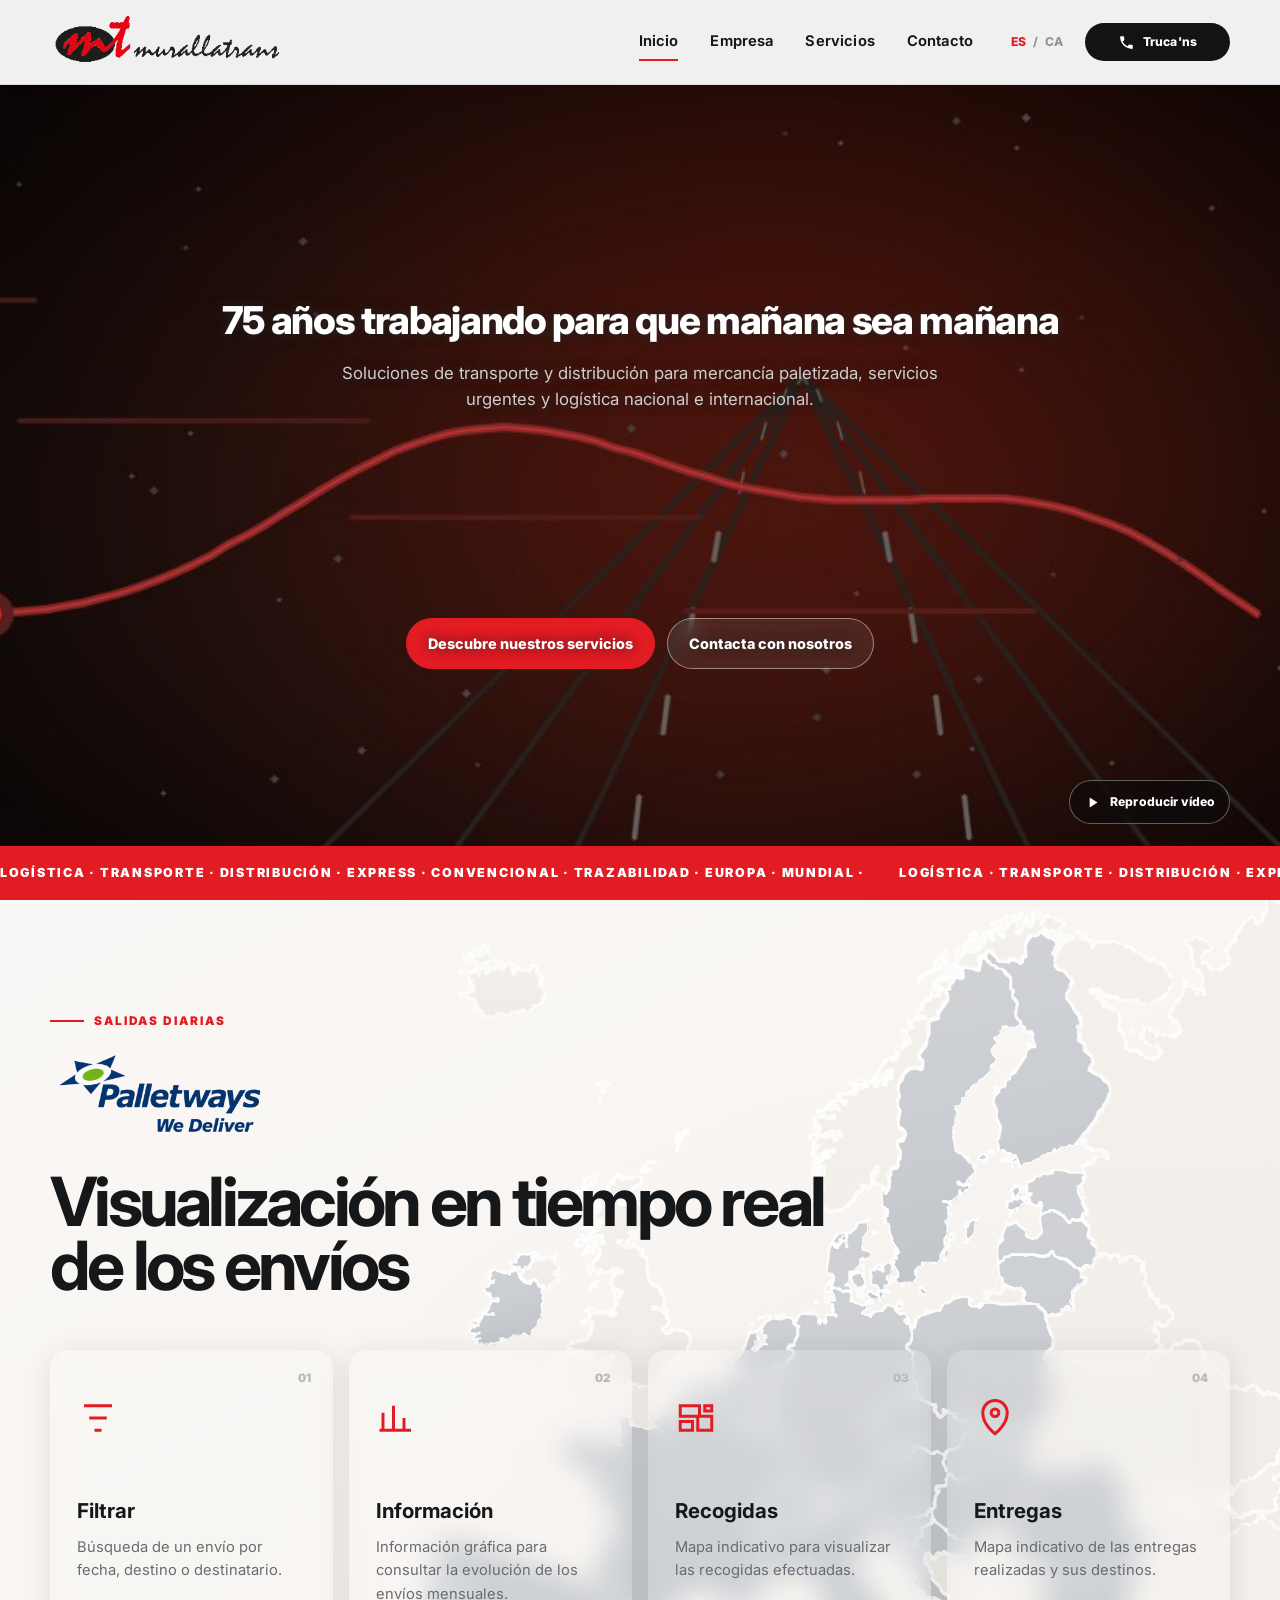
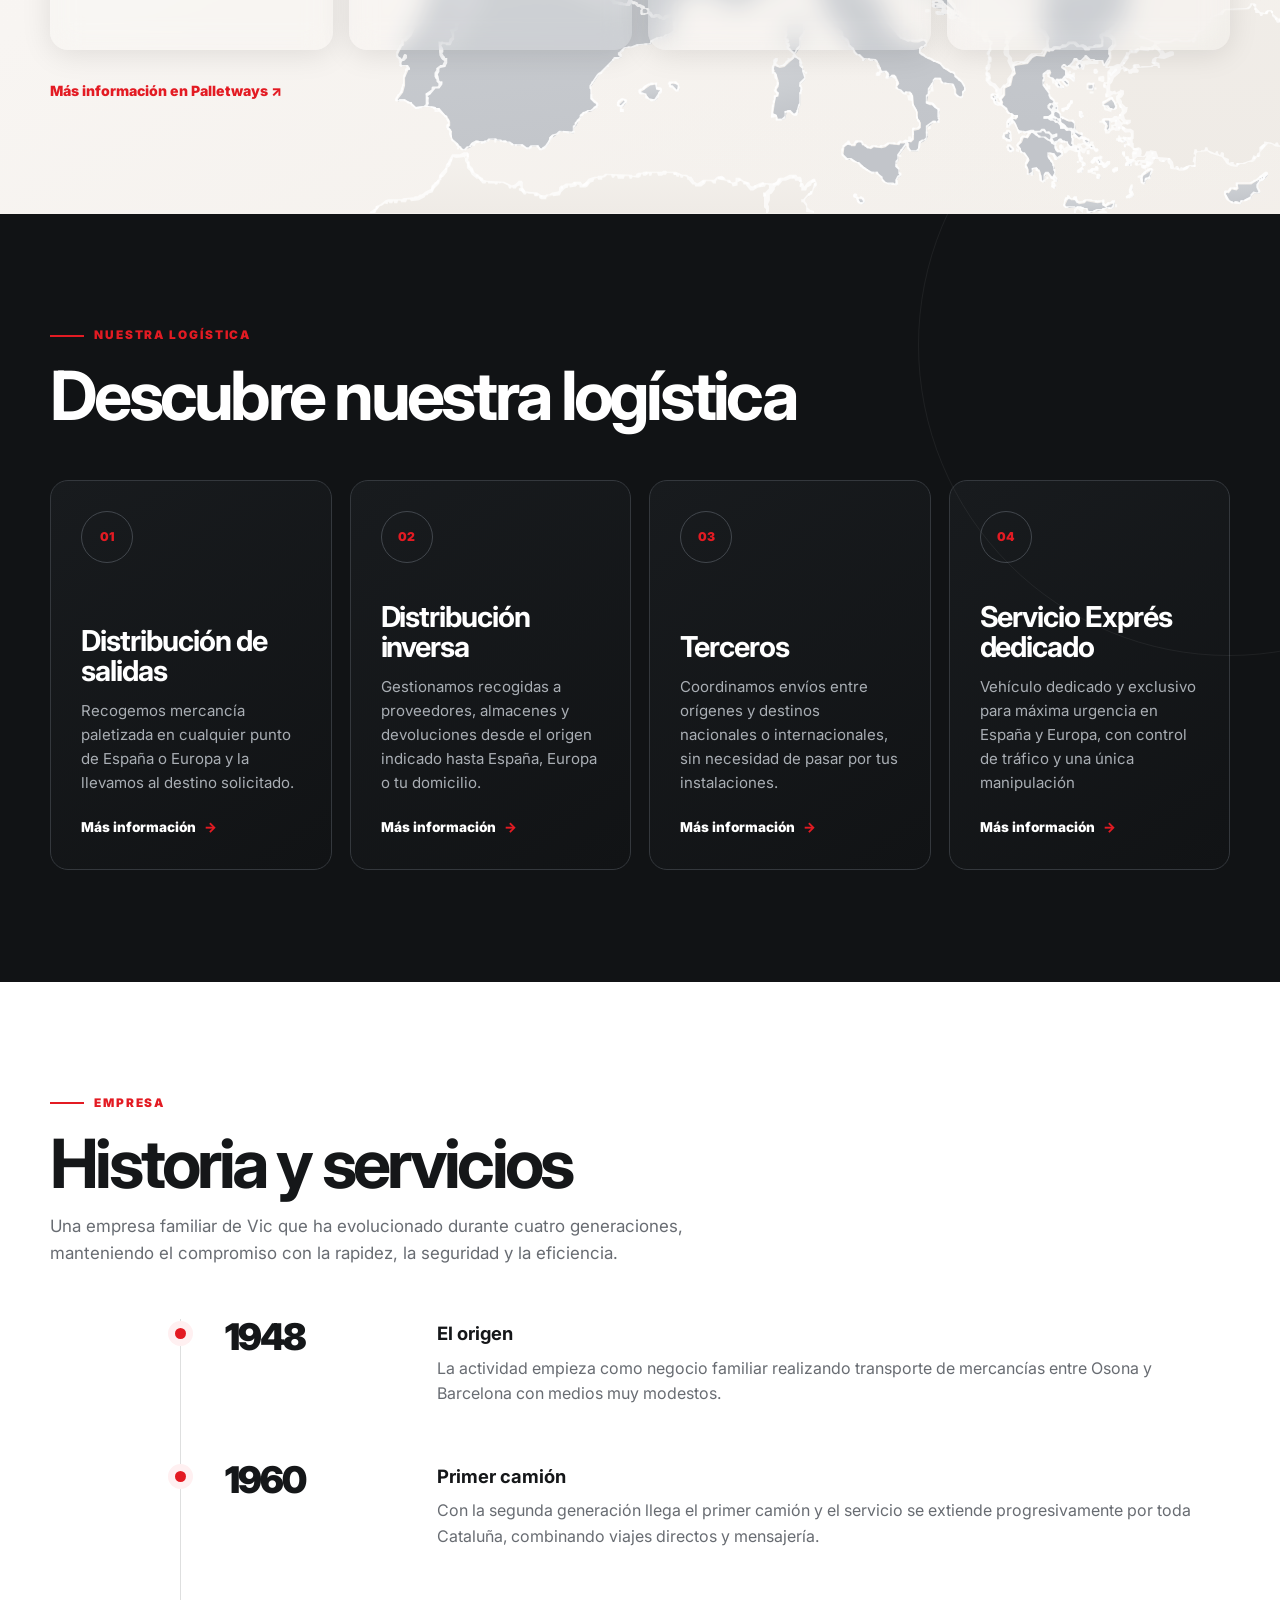
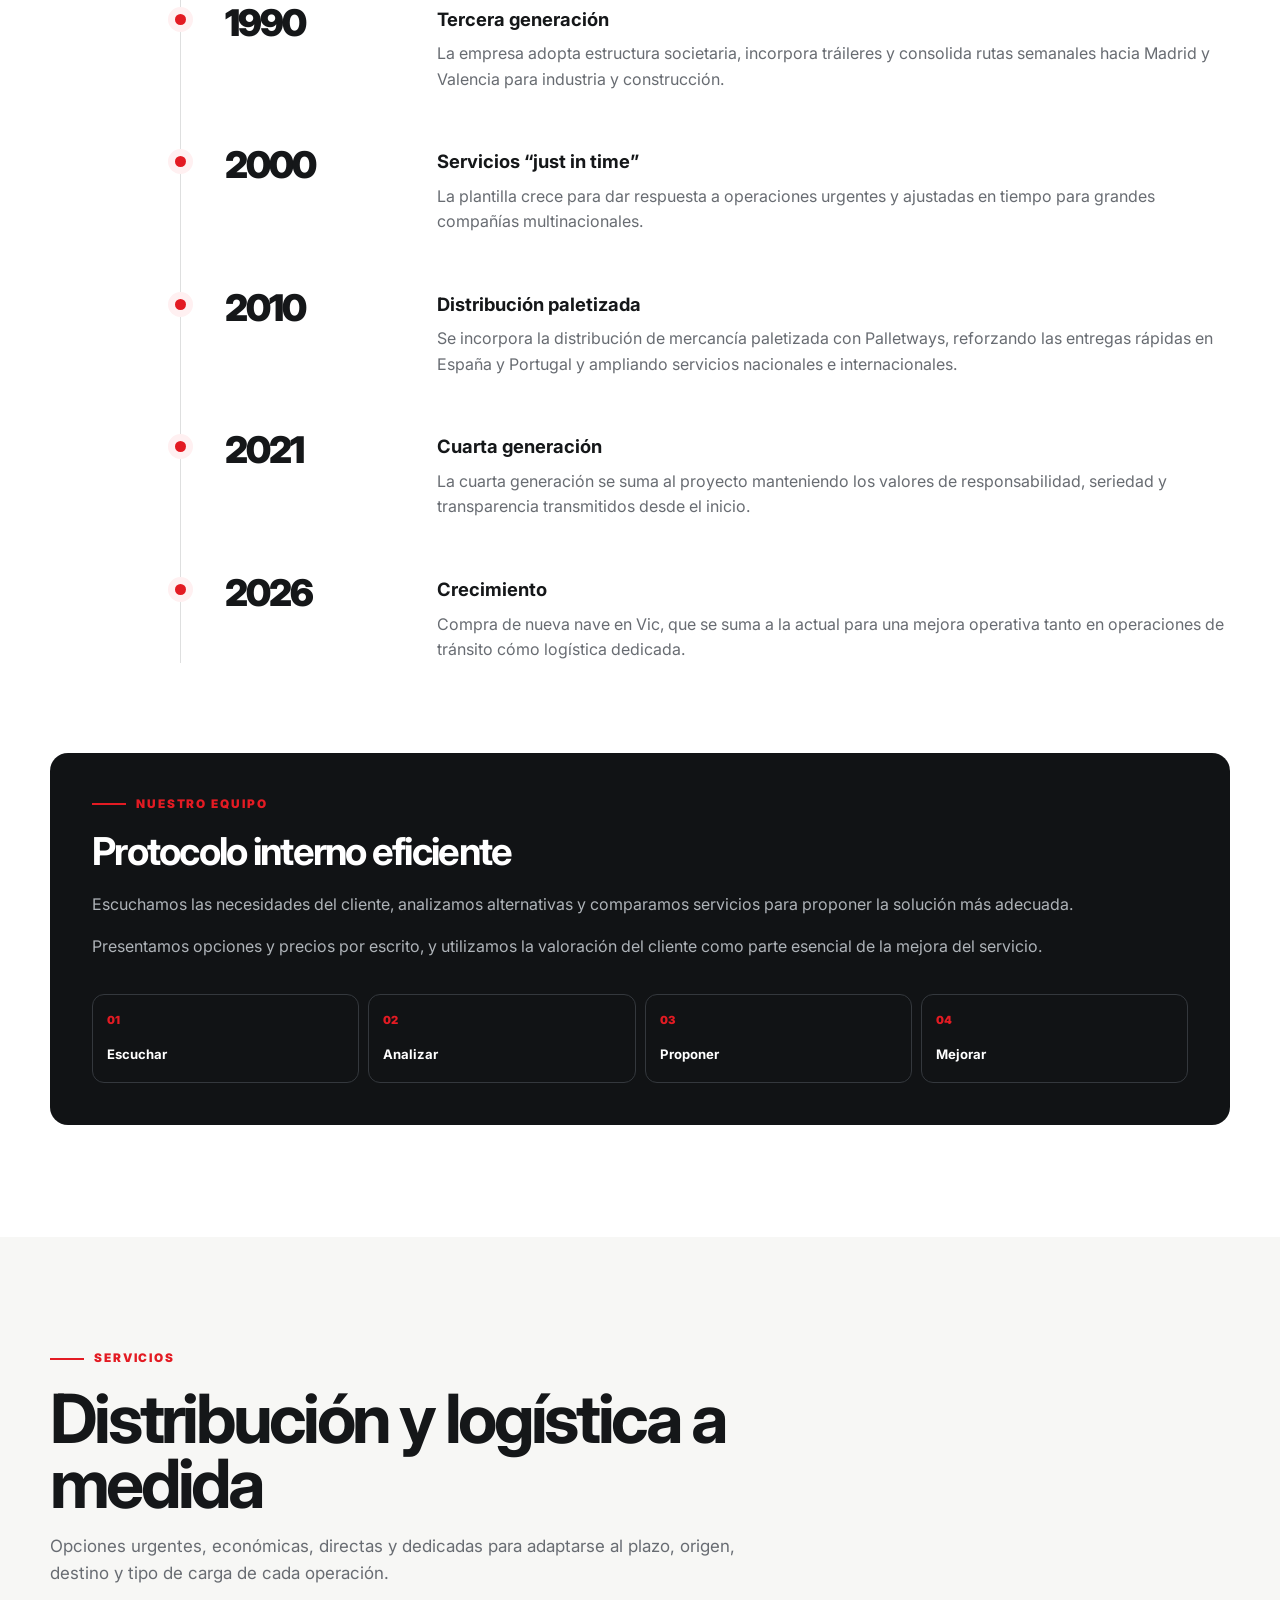
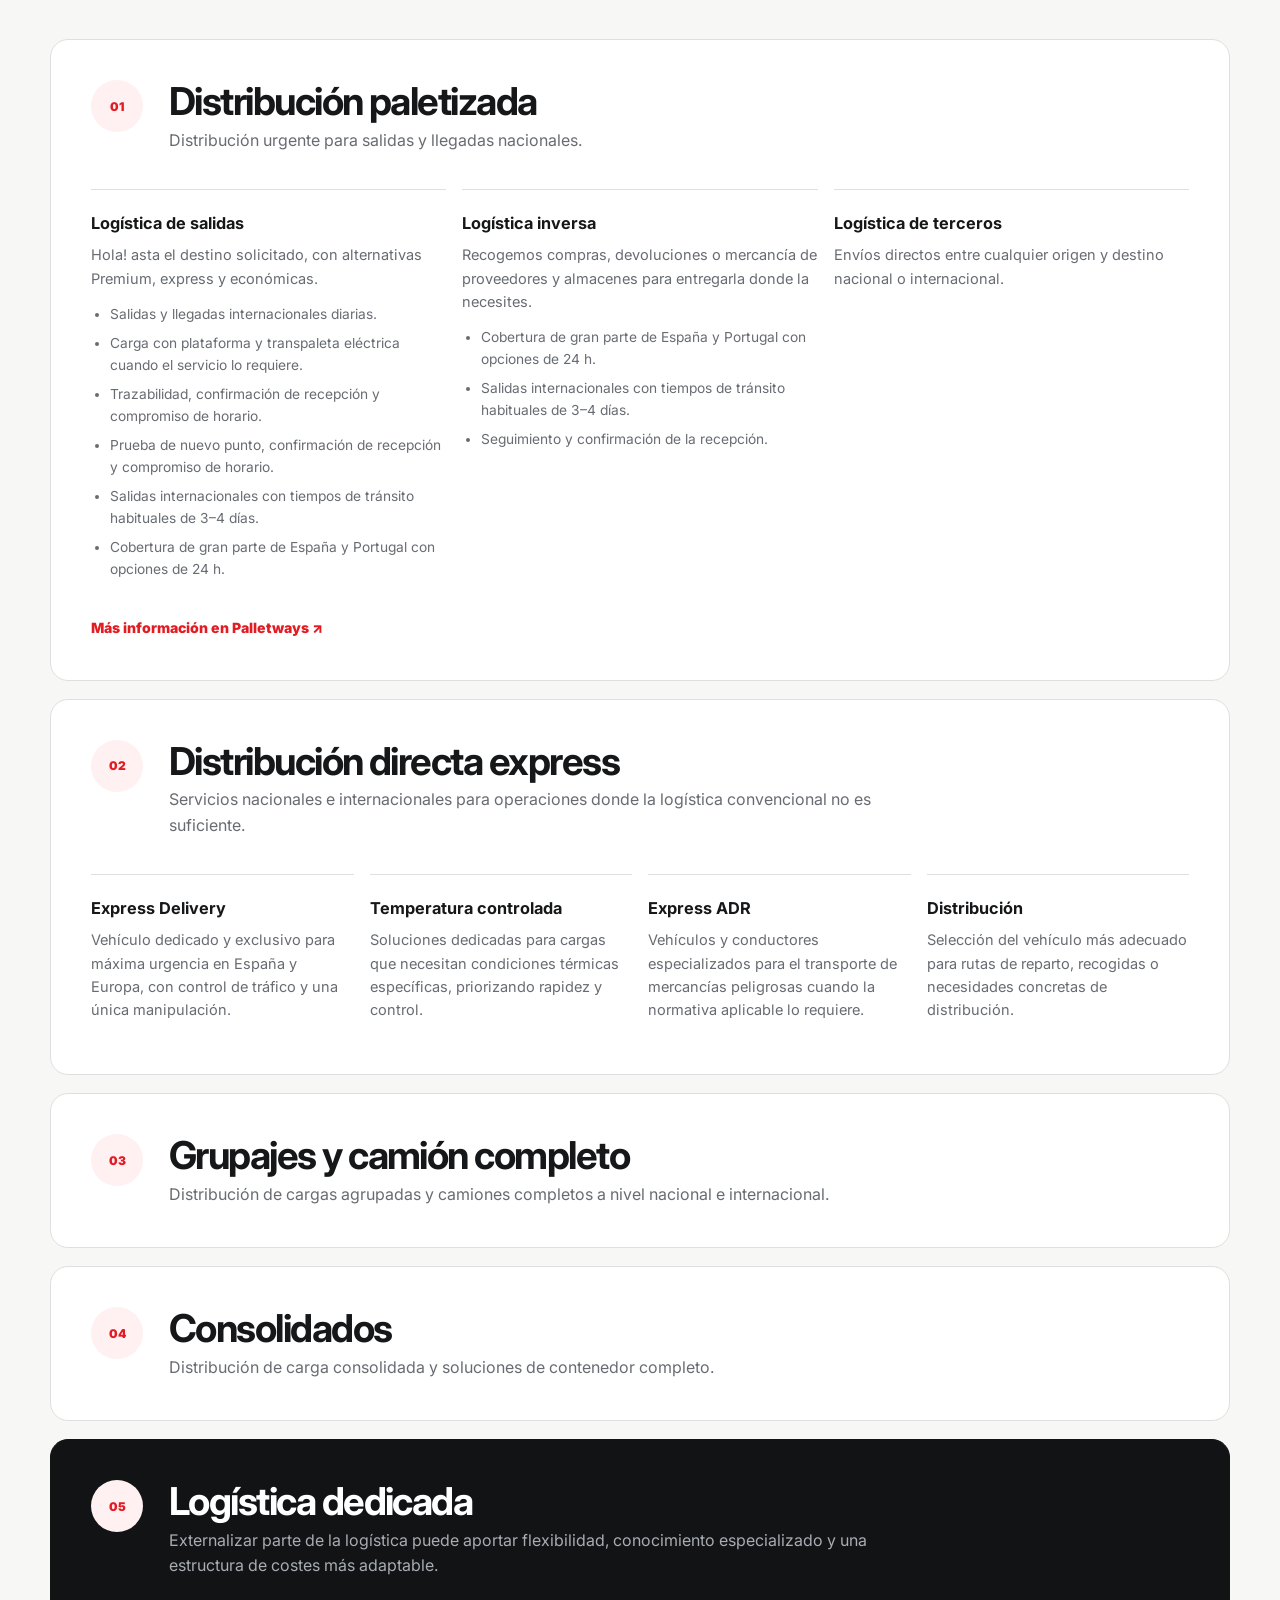
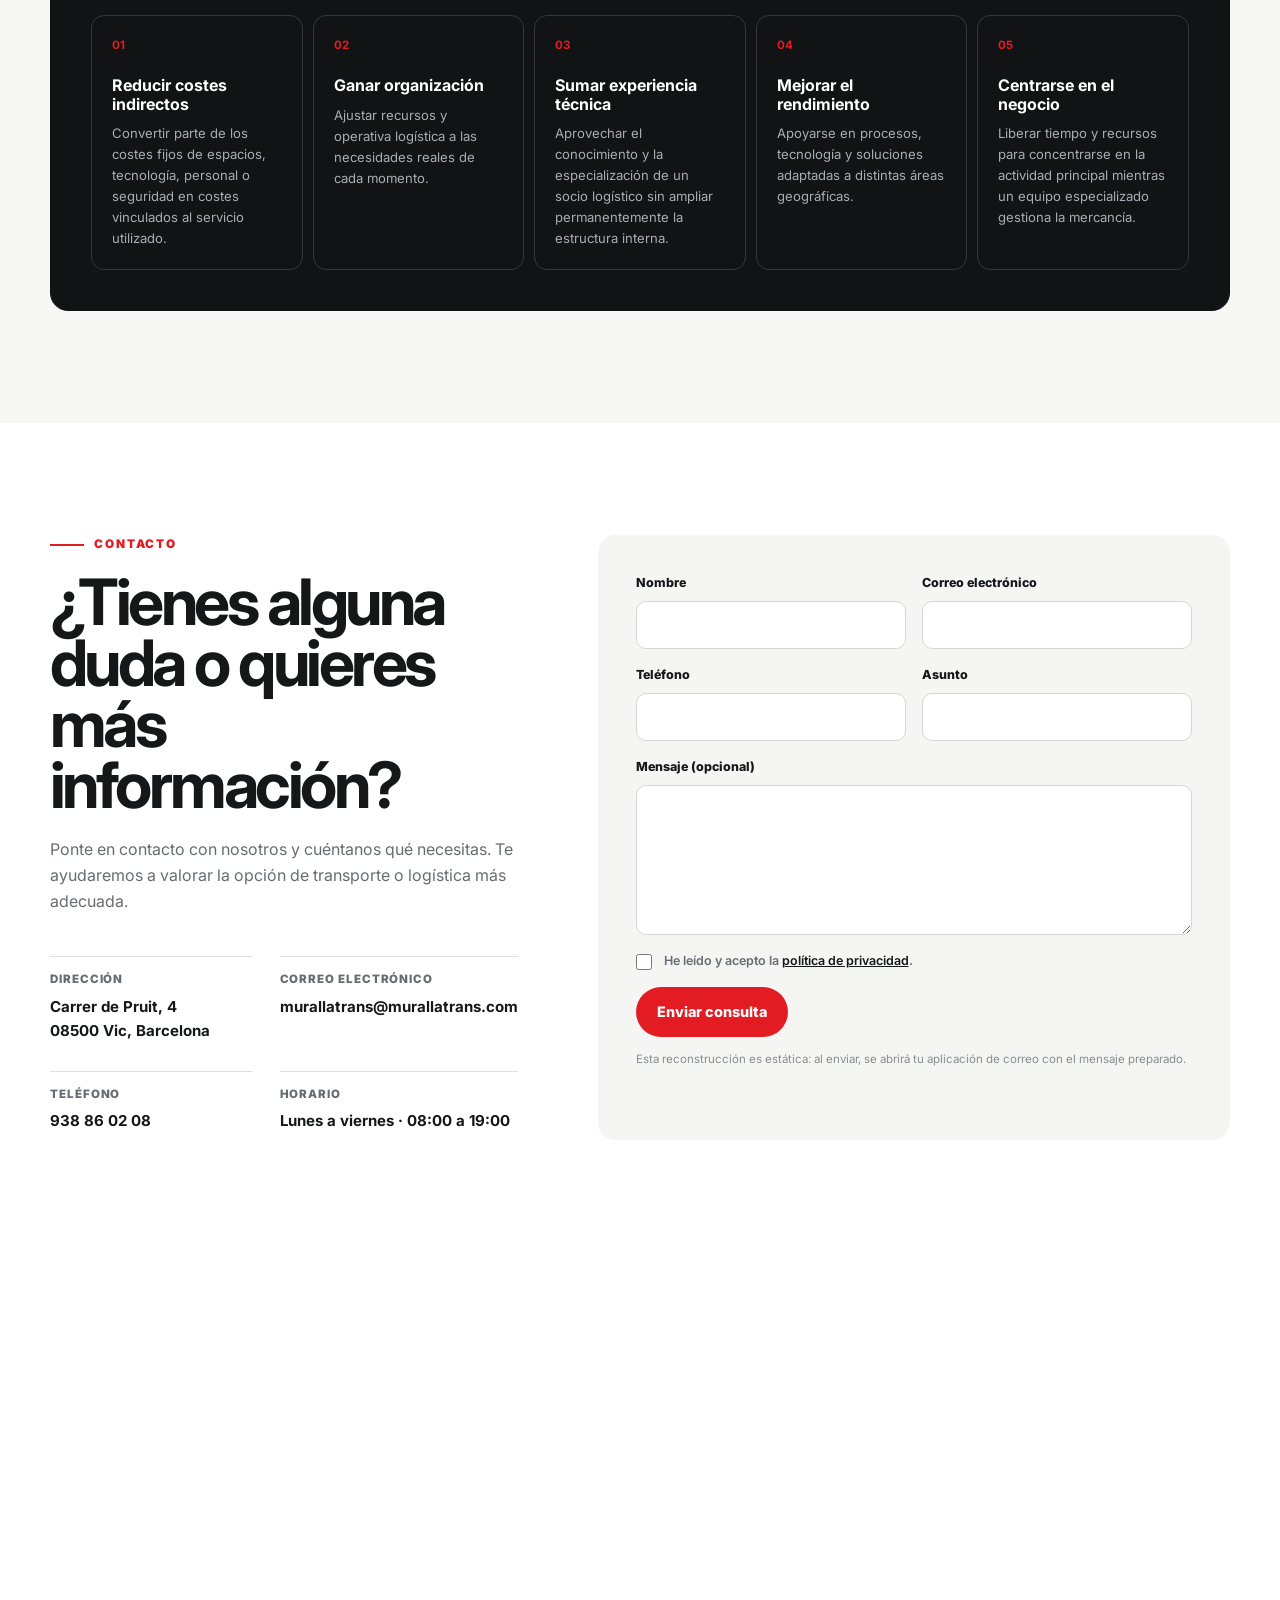
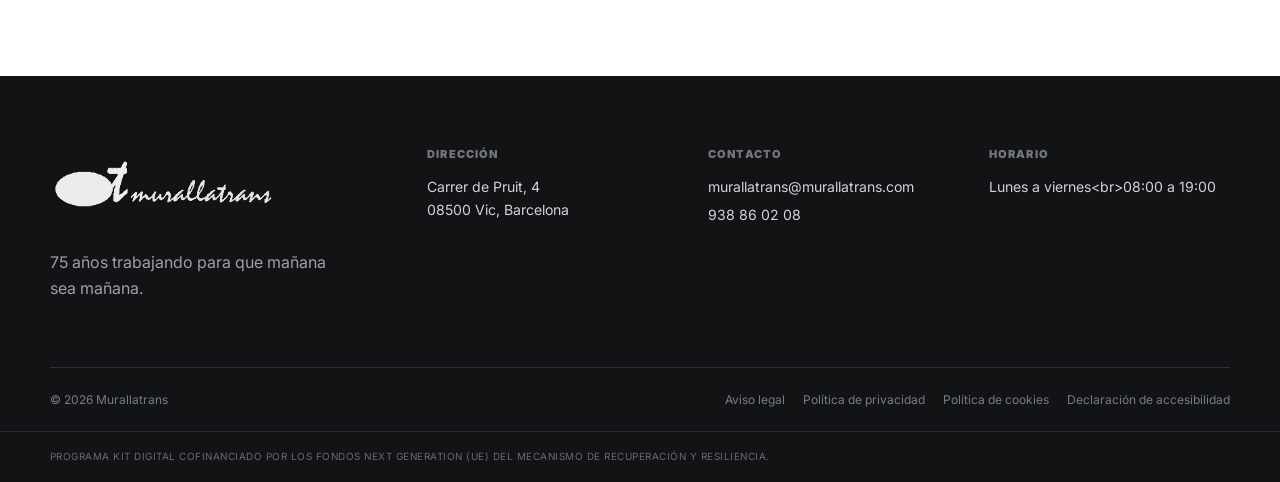
==== commit cf3b4181: "Add files via upload" ====
--- a/index.html
+++ b/index.html
@@ -1,24 +1,20 @@
-<html lang="ca">
-  <head>
+<html lang="es"><head>
   <meta charset="utf-8">
   <meta name="viewport" content="width=device-width, initial-scale=1">
   <meta name="description" content="Murallatrans — transporte, distribución y logística nacional e internacional.">
   <meta name="theme-color" content="#111315">
-  <title>Murallatrans | Transport i logística</title>
+  <title>Murallatrans | Transporte y logística</title>
   <link rel="stylesheet" href="styles.css">
     <meta charset="utf-8">
   <meta name="viewport" content="width=device-width, initial-scale=1">
 
   <link rel="preconnect" href="https://fonts.googleapis.com">
-  <link rel="preconnect" href="https://fonts.gstatic.com" crossorigin>
-
-  <link
-    href="https://fonts.googleapis.com/css2?family=Inter:wght@400;500;600;700;800;900&display=swap"
-    rel="stylesheet"
-  >
+  <link rel="preconnect" href="https://fonts.gstatic.com" crossorigin="">
+
+  <link href="https://fonts.googleapis.com/css2?family=Inter:wght@400;500;600;700;800;900&amp;display=swap" rel="stylesheet">
 </head>
 <body>
-  <a class="skip-link" href="#main" data-i18n="a11y.skip">Saltar al contingut</a>
+  <a class="skip-link" href="#main" data-i18n="a11y.skip">Saltar al contenido</a>
 
   <header class="site-header scrolled" id="top">
     <div class="header-inner container">
@@ -27,17 +23,17 @@
       </a>
 
       <nav class="desktop-nav" aria-label="Navegación principal">
-        <a href="#inicio" class="nav-link active" data-i18n="nav.home">Inici</a>
+        <a href="#inicio" class="nav-link active" data-i18n="nav.home">Inicio</a>
         <a href="#empresa" class="nav-link" data-i18n="nav.company">Empresa</a>
-        <a href="#servicios" class="nav-link" data-i18n="nav.services">Serveis</a>
-        <a href="#contacto" class="nav-link" data-i18n="nav.contact">Contacte</a>
+        <a href="#servicios" class="nav-link" data-i18n="nav.services">Servicios</a>
+        <a href="#contacto" class="nav-link" data-i18n="nav.contact">Contacto</a>
       </nav>
 
       <div class="header-actions">
         <div class="language-switcher" role="group" aria-label="Idioma">
-          <button class="lang-btn" type="button" data-lang="es" aria-pressed="false">ES</button>
+          <button class="lang-btn active" type="button" data-lang="es" aria-pressed="true">ES</button>
           <span aria-hidden="true">/</span>
-          <button class="lang-btn active" type="button" data-lang="ca" aria-pressed="true">CA</button>
+          <button class="lang-btn" type="button" data-lang="ca" aria-pressed="false">CA</button>
         </div>
         <a class="header-phone" href="tel:+34938860208" aria-label="938 86 02 08">
           <svg viewBox="0 0 24 24" aria-hidden="true"><path d="M6.62 10.79a15.5 15.5 0 0 0 6.59 6.59l2.2-2.2a1 1 0 0 1 1.01-.24c1.1.36 2.27.56 3.48.56a1 1 0 0 1 1 1V20a1 1 0 0 1-1 1C10.57 21 3 13.43 3 4a1 1 0 0 1 1-1h3.5a1 1 0 0 1 1 1c0 1.22.2 2.38.56 3.48a1 1 0 0 1-.25 1.02l-2.19 2.29Z"></path></svg>
@@ -51,10 +47,10 @@
 
     <div class="mobile-menu" id="mobile-menu" hidden="">
       <nav aria-label="Navegación móvil">
-        <a href="#inicio" data-i18n="nav.home">Inici</a>
+        <a href="#inicio" data-i18n="nav.home">Inicio</a>
         <a href="#empresa" data-i18n="nav.company">Empresa</a>
-        <a href="#servicios" data-i18n="nav.services">Serveis</a>
-        <a href="#contacto" data-i18n="nav.contact">Contacte</a>
+        <a href="#servicios" data-i18n="nav.services">Servicios</a>
+        <a href="#contacto" data-i18n="nav.contact">Contacto</a>
       </nav>
       <div class="mobile-contact">
         <a href="tel:+34938860208">938 86 02 08</a>
@@ -74,20 +70,20 @@
 
       <div class="hero-grid container">
         <div class="hero-copy reveal visible">
-          <p class="hero-slogan" data-i18n="hero.slogan">75 anys treballant perquè demà sigui demà</p>
-          <p class="hero-lead" data-i18n="hero.lead">Solucions de transport i distribució per a mercaderia paletitzada, serveis urgents i logística nacional i internacional.</p>
+          <p class="hero-slogan" data-i18n="hero.slogan">75 años trabajando para que mañana sea mañana</p>
+          <p class="hero-lead" data-i18n="hero.lead">Soluciones de transporte y distribución para mercancía paletizada, servicios urgentes y logística nacional e internacional.</p>
           <div class="hero-actions">
-            <a class="btn btn-primary" href="#servicios" data-i18n="hero.servicesCta">Descobreix els nostres serveis</a>
-            <a class="btn btn-ghost" href="#contacto" data-i18n="hero.contactCta">Contacta amb nosaltres</a>
+            <a class="btn btn-primary" href="#servicios" data-i18n="hero.servicesCta">Descubre nuestros servicios</a>
+            <a class="btn btn-ghost" href="#contacto" data-i18n="hero.contactCta">Contacta con nosotros</a>
           </div>
           
         </div>
       </div>
 
-      <button class="hero-video-toggle" type="button" aria-controls="hero-video" data-state="playing" aria-label="Pausar vídeo">
+      <button class="hero-video-toggle" type="button" aria-controls="hero-video" data-state="paused" aria-label="Reproducir vídeo">
         <svg class="video-icon icon-pause" viewBox="0 0 24 24" aria-hidden="true"><path d="M7 5h3v14H7zM14 5h3v14h-3z"></path></svg>
         <svg class="video-icon icon-play" viewBox="0 0 24 24" aria-hidden="true"><path d="m8 5 11 7-11 7V5Z"></path></svg>
-        <span class="hero-video-toggle-label" data-i18n="hero.pauseVideo">Pausar vídeo</span>
+        <span class="hero-video-toggle-label" data-i18n="hero.pauseVideo">Reproducir vídeo</span>
       </button>
       <!-- Traducir al catalán con JS-->
       <div class="hero-marquee" aria-hidden="true">
@@ -103,208 +99,212 @@
     <section class="tracking section section-light" aria-labelledby="tracking-title">
       <div class="container">
         <div class="section-heading reveal visible">
-          <span class="eyebrow" data-i18n="tracking.eyebrow">Sortides diàries</span>
+          <span class="eyebrow" data-i18n="tracking.eyebrow">Salidas diarias</span>
     <div class="palletways-image">
         <img src="./assets/palletways.png">
     </div>
-          <h2 id="tracking-title" data-i18n="tracking.title">Delegació Osona Palletways</h2>
-          <p data-i18n="tracking.intro">El web de Murallatrans destaca eines de seguiment per consultar i entendre l'estat dels enviaments d'una manera clara.</p>
+          <h2 id="tracking-title" data-i18n="tracking.title">Distribución Nacional y Europea paletizada diaria</h2>
+          
         </div>
         <div class="feature-grid">
           <article class="feature-card reveal visible">
             <span class="feature-number">01</span>
             <svg class="feature-icon" viewBox="0 0 24 24" aria-hidden="true"><path d="M4 5h16M7 12h10M10 19h4"></path></svg>
-            <h3 data-i18n="tracking.filterTitle">Filtrar</h3>
-            <p data-i18n="tracking.filterText">Cerca d'un enviament per data, destinació o destinatari.</p>
+            <h3 data-i18n="tracking.filterTitle">Servicio diario</h3>
+            <p data-i18n="tracking.filterText">Salidas y llegadas diarias desde / hasta península, islas y Europa comunitaria</p>
           </article>
           <article class="feature-card reveal visible">
             <span class="feature-number">02</span>
             <svg class="feature-icon" viewBox="0 0 24 24" aria-hidden="true"><path d="M4 19V9m6 10V5m6 14v-7m4 7H2"></path></svg>
-            <h3 data-i18n="tracking.infoTitle">Informació</h3>
-            <p data-i18n="tracking.infoText">Informació gràfica per consultar l'evolució dels enviaments mensuals.</p>
+            <h3 data-i18n="tracking.infoTitle">Trazabilidad a tiempo real</h3>
+            <p data-i18n="tracking.infoText">Seguimiento de cualquier tipo de tráfico desde Palletways portal a tiempo real desde el ordenador o móvil</p>
           </article>
           <article class="feature-card reveal visible">
             <span class="feature-number">03</span>
             <svg class="feature-icon" viewBox="0 0 24 24" aria-hidden="true"><path d="M3 11h11V5H3v6Zm0 8h7v-5H3v5Zm10 0h8v-8h-8v8Zm4-11h4V5h-4v3Z"></path></svg>
-            <h3 data-i18n="tracking.pickupTitle">Recollides</h3>
-            <p data-i18n="tracking.pickupText">Mapa indicatiu per visualitzar les recollides efectuades.</p>
+            <h3 data-i18n="tracking.pickupTitle">Servicio urgente y convencional</h3>
+            <p data-i18n="tracking.pickupText">Entregas en 24h, entregas al día siguiente antes de las 14.00h y entregas 48-72h nacional</p>
           </article>
           <article class="feature-card reveal visible">
             <span class="feature-number">04</span>
             <svg class="feature-icon" viewBox="0 0 24 24" aria-hidden="true"><path d="M12 21s7-5.1 7-12a7 7 0 1 0-14 0c0 6.9 7 12 7 12Z"></path><circle cx="12" cy="9" r="2.2"></circle></svg>
-            <h3 data-i18n="tracking.deliveryTitle">Entregues</h3>
-            <p data-i18n="tracking.deliveryText">Mapa indicatiu de les entregues realitzades i les seves destinacions.</p>
-          </article>
-        </div>
+            <h3 data-i18n="tracking.deliveryTitle">Opciones de servicio</h3>
+            <p data-i18n="tracking.deliveryText">Trafico de salidas.
+Tráfico de llegadas.
+Operaciones triangulares.</p>
+          </article>
+        </div>
+    <a class="text-link" href="https://www.palletways.com/" target="_blank" rel="noopener" data-i18n="services.palletways">Más información en Palletways ↗</a>
       </div>
     </section>
 
     <section class="logistics section section-dark" aria-labelledby="logistics-title">
-      <div class="container">
+<div class="container">
         <div class="section-heading section-heading-light reveal visible">
-          <span class="eyebrow" data-i18n="logistics.eyebrow">La nostra logística</span>
-          <h2 id="logistics-title" data-i18n="logistics.title">Descobreix la nostra logística</h2>
+          <span class="eyebrow" data-i18n="logistics.eyebrow">Distribución global</span>
+          <h2 id="logistics-title" data-i18n="logistics.title">Desde Osona al resto del mundo</h2>
         </div>
         <div class="logistics-grid">
           <article class="logistics-card reveal visible">
             <div class="card-index">01</div>
-            <h3 data-i18n="logistics.outboundTitle">Distribució de sortides</h3>
-            <p data-i18n="logistics.outboundText">Recollim mercaderia paletitzada a qualsevol punt d'Espanya o Europa i la portem a la destinació sol·licitada.</p>
-            <a href="#servicios" data-i18n="common.more">Més informació</a>
+            <h3 data-i18n="logistics.outboundTitle">Grupajes y camiones completos</h3>
+            <p data-i18n="logistics.outboundText">Desde 1 palet hasta camión completo diario, Nacional e Internacional. 
+ Selección del vehículo más adecuado para rutas de reparto, recogidas o necesidades concretas de distribución.</p>
+            <a href="#servicios" data-i18n="common.more">Más información</a>
           </article>
           <article class="logistics-card reveal visible">
             <div class="card-index">02</div>
-            <h3 data-i18n="logistics.reverseTitle">Distribució inversa</h3>
-            <p data-i18n="logistics.reverseText">Gestionem recollides a proveïdors, magatzems i devolucions des de l'origen indicat fins a Espanya, Europa o el teu domicili.</p>
-            <a href="#servicios" data-i18n="common.more">Més informació</a>
+            <h3 data-i18n="logistics.reverseTitle">Transporte marítimo</h3>
+            <p data-i18n="logistics.reverseText">Consolidados, contenedores y gestión aduanera</p>
+            <a href="#servicios" data-i18n="common.more">Más información</a>
           </article>
           <article class="logistics-card reveal visible">
             <div class="card-index">03</div>
-            <h3 data-i18n="logistics.thirdTitle">Tercers</h3>
-            <p data-i18n="logistics.thirdText">Coordinem enviaments entre orígens i destinacions nacionals o internacionals, sense necessitat de passar per les teves instal·lacions.</p>
-            <a href="#servicios" data-i18n="common.more">Més informació</a>
-          </article>
-        </div>
-      </div>
+            <h3 data-i18n="logistics.thirdTitle">Tráfico Aereo.</h3>
+            <p data-i18n="logistics.thirdText">Transporte urgente global y gestión aduanera.</p>
+            <a href="#servicios" data-i18n="common.more">Más información</a>
+          </article>
+          <article class="logistics-card reveal visible">
+            <div class="card-index">04</div>
+            <h3 data-i18n="logistics.trailerTitle">Servicio Exprés dedicado</h3>
+            <p data-i18n="logistics.trailerText">Vehículo dedicado y exclusivo para máxima urgencia en España y Europa, con control de tráfico y una única manipulación</p>
+            <a href="#servicios" data-i18n="common.more">Más información</a>
+          </article>
+        </div>
+      </div>
+    
     </section>
 
     <section class="company section" id="empresa" aria-labelledby="company-title">
       <div class="container">
         <div class="section-heading reveal visible">
           <span class="eyebrow" data-i18n="company.eyebrow">Empresa</span>
-          <h2 id="company-title" data-i18n="company.title">Història i serveis</h2>
-          <p data-i18n="company.intro">Una empresa familiar de Vic que ha evolucionat durant quatre generacions, mantenint el compromís amb la rapidesa, la seguretat i l'eficiència.</p>
+          <h2 id="company-title" data-i18n="company.title">Historia</h2>
+          <p data-i18n="company.intro">Una empresa familiar de Vic que ha evolucionado durante cuatro generaciones, manteniendo el compromiso con la rapidez, la seguridad y la eficiencia.</p>
         </div>
 
         <div class="timeline" role="list">
           <article class="timeline-item reveal visible" role="listitem">
             <div class="timeline-year">1948</div>
-            <div class="timeline-body"><h3 data-i18n="company.y1948Title">L'origen</h3><p data-i18n="company.y1948Text">L'activitat comença com a negoci familiar fent transport de mercaderies entre Osona i Barcelona amb mitjans molt modestos.</p></div>
+            <div class="timeline-body"><h3 data-i18n="company.y1948Title">El origen</h3><p data-i18n="company.y1948Text">La actividad empieza como negocio familiar realizando transporte de mercancías entre Osona y Barcelona con medios muy modestos.</p></div>
           </article>
           <article class="timeline-item reveal visible" role="listitem">
             <div class="timeline-year">1960</div>
-            <div class="timeline-body"><h3 data-i18n="company.y1960Title">Primer camió</h3><p data-i18n="company.y1960Text">Amb la segona generació arriba el primer camió i el servei s'estén progressivament per tot Catalunya, combinant viatges directes i servei de recaderia.</p></div>
-          </article>
-          <article class="timeline-item reveal" role="listitem">
+            <div class="timeline-body"><h3 data-i18n="company.y1960Title">Primer camión</h3><p data-i18n="company.y1960Text">Con la segunda generación llega el primer camión y el servicio se extiende progresivamente por toda Cataluña, combinando viajes directos y mensajería.</p></div>
+          </article>
+          <article class="timeline-item reveal visible" role="listitem">
             <div class="timeline-year">1990</div>
-            <div class="timeline-body"><h3 data-i18n="company.y1990Title">Tercera generació</h3><p data-i18n="company.y1990Text">L'empresa adopta estructura societària, incorpora tràilers i consolida rutes setmanals cap a Madrid i València per a indústria i construcció.</p></div>
-          </article>
-          <article class="timeline-item reveal" role="listitem">
+            <div class="timeline-body"><h3 data-i18n="company.y1990Title">Tercera generación</h3><p data-i18n="company.y1990Text">La empresa adopta estructura societaria, incorpora tráileres y consolida rutas semanales hacia Madrid y Valencia para industria y construcción.</p></div>
+          </article>
+          <article class="timeline-item reveal visible" role="listitem">
             <div class="timeline-year">2000</div>
-            <div class="timeline-body"><h3 data-i18n="company.y2000Title">Serveis “just in time”</h3><p data-i18n="company.y2000Text">La plantilla creix per donar resposta a operacions urgents i ajustades en temps per a grans companyies multinacionals.</p></div>
-          </article>
-          <article class="timeline-item reveal" role="listitem">
+            <div class="timeline-body"><h3 data-i18n="company.y2000Title">Servicios “just in time”</h3><p data-i18n="company.y2000Text">La plantilla crece para dar respuesta a operaciones urgentes y ajustadas en tiempo para grandes compañías multinacionales.</p></div>
+          </article>
+          <article class="timeline-item reveal visible" role="listitem">
             <div class="timeline-year">2010</div>
-            <div class="timeline-body"><h3 data-i18n="company.y2010Title">Distribució paletitzada</h3><p data-i18n="company.y2010Text">S'incorpora la distribució de mercaderia paletitzada amb Palletways, reforçant les entregues ràpides a Espanya i Portugal i ampliant serveis nacionals i internacionals.</p></div>
-          </article>
-          <article class="timeline-item reveal" role="listitem">
+            <div class="timeline-body"><h3 data-i18n="company.y2010Title">Distribución paletizada</h3><p data-i18n="company.y2010Text">Se incorpora la distribución de mercancía paletizada con Palletways, reforzando las entregas rápidas en España y Portugal y ampliando servicios nacionales e internacionales.</p></div>
+          </article>
+          <article class="timeline-item reveal visible" role="listitem">
             <div class="timeline-year">2021</div>
-            <div class="timeline-body"><h3 data-i18n="company.y2021Title">Quarta generació</h3><p data-i18n="company.y2021Text">La quarta generació se suma al projecte mantenint els valors de responsabilitat, seriositat i transparència transmesos des de l'inici.</p></div>
-          </article>
-        </div>
-
-        <div class="company-split">
-          <div class="protocol reveal">
-            <span class="eyebrow" data-i18n="company.teamEyebrow">El nostre equip</span>
-            <h3 data-i18n="company.protocolTitle">Protocol intern eficient</h3>
-            <p data-i18n="company.protocolText1">Escoltem les necessitats del client, analitzem alternatives i comparem serveis per proposar la solució més adequada.</p>
-            <p data-i18n="company.protocolText2">Presentem opcions i preus per escrit, i fem servir la valoració del client com una part essencial de la millora del servei.</p>
-            <div class="protocol-steps">
-              <div><span>01</span><strong data-i18n="company.stepListen">Escoltar</strong></div>
-              <div><span>02</span><strong data-i18n="company.stepAnalyze">Analitzar</strong></div>
-              <div><span>03</span><strong data-i18n="company.stepPropose">Proposar</strong></div>
-              <div><span>04</span><strong data-i18n="company.stepImprove">Millorar</strong></div>
-            </div>
-          </div>
-          <div class="service-summary reveal">
-            <span class="eyebrow" data-i18n="company.servicesEyebrow">Els nostres serveis</span>
-            <h3 data-i18n="company.servicesTitle">Tipus de distribució i logística</h3>
-            <ul>
-              <li data-i18n="company.service1">Distribució paletitzada ràpida per a sortides i arribades nacionals.</li>
-              <li data-i18n="company.service2">Distribució directa express nacional i internacional.</li>
-              <li data-i18n="company.service3">Grupatges i camió sencer nacional i internacional.</li>
-              <li data-i18n="company.service4">Consolidats i contenidor complet.</li>
-              <li data-i18n="company.service5">Logística dedicada i solucions a mida.</li>
-            </ul>
-          </div>
-        </div>
+            <div class="timeline-body"><h3 data-i18n="company.y2021Title">Cuarta generación</h3><p data-i18n="company.y2021Text">La cuarta generación se suma al proyecto manteniendo los valores de responsabilidad, seriedad y transparencia transmitidos desde el inicio.</p></div>
+          </article>
+        <article class="timeline-item reveal visible" role="listitem">
+            <div class="timeline-year">2026</div>
+            <div class="timeline-body"><h3 data-i18n="company.y2026Title">Crecimiento</h3><p data-i18n="company.y2026Text">Compra de nueva nave en Vic, que se suma a la actual para una mejora operativa tanto en operaciones de tránsito cómo logística dedicada.</p></div>
+          </article></div>
+          <div class="company-split">
+                    <div class="protocol reveal visible">
+                      <span class="eyebrow" data-i18n="company.teamEyebrow">Nuestro equipo</span>
+                      <h3 data-i18n="company.protocolTitle">Protocolo interno eficiente</h3>
+                      <p data-i18n="company.protocolText1">Escuchamos las necesidades del cliente, analizamos alternativas y comparamos servicios para proponer la solución más adecuada.</p>
+                      <p data-i18n="company.protocolText2">Presentamos opciones y precios por escrito, y utilizamos la valoración del cliente como parte esencial de la mejora del servicio.</p>
+                      <div class="protocol-steps">
+                        <div><span>01</span><strong data-i18n="company.stepListen">Escuchar</strong></div>
+                        <div><span>02</span><strong data-i18n="company.stepAnalyze">Analizar</strong></div>
+                        <div><span>03</span><strong data-i18n="company.stepPropose">Proponer</strong></div>
+                        <div><span>04</span><strong data-i18n="company.stepImprove">Mejorar</strong></div>
+                      </div>
+                    </div>
+                  </div>
       </div>
     </section>
 
     <section class="services section section-soft" id="servicios" aria-labelledby="services-title">
       <div class="container">
-        <div class="section-heading reveal">
-          <span class="eyebrow" data-i18n="services.eyebrow">Serveis</span>
-          <h2 id="services-title" data-i18n="services.title">Distribució i logística a mida</h2>
-          <p data-i18n="services.intro">Opcions urgents, econòmiques, directes i dedicades per adaptar-se al termini, l'origen, la destinació i el tipus de càrrega de cada operació.</p>
+        <div class="section-heading reveal visible">
+          <span class="eyebrow" data-i18n="services.eyebrow">Servicios</span>
+          <h2 id="services-title" data-i18n="services.title">Distribución y logística a medida</h2>
+          <p data-i18n="services.intro">Opciones urgentes, económicas, directas y dedicadas para adaptarse al plazo, origen, destino y tipo de carga de cada operación.</p>
         </div>
 
         <div class="services-list">
-          <article class="service-panel reveal">
+          <article class="service-panel reveal visible">
             <div class="service-panel-head">
               <span>01</span>
-              <div><h3 data-i18n="services.palletTitle">Distribució paletitzada</h3><p data-i18n="services.palletLead">Distribució urgent per a sortides i arribades nacionals.</p></div>
+              <div><h3 data-i18n="services.palletTitle">Distribución paletizada</h3><p data-i18n="services.palletLead">Distribución urgente para salidas y llegadas nacionales.</p></div>
             </div>
             <div class="service-columns">
               <div>
-                <h4 data-i18n="services.outboundTitle">Logística de sortides</h4>
-                <p data-i18n="services.outboundText">Recollida de mercaderia paletitzada des d'Espanya o Europa fins a la destinació sol·licitada, amb alternatives Premium, express i econòmiques.</p>
+                <h4 data-i18n="services.outboundTitle">Logística de salidas</h4>
+                <p data-i18n="services.outboundText">Trazabilidad hasta el destino solicitado, con alternativas de servicio Premium y economy</p>
                 <ul>
-                  <li data-i18n="services.outbound1">Sortides i arribades internacionals diàries.</li>
-                  <li data-i18n="services.outbound2">Càrrega amb plataforma i transpalet elèctric quan el servei ho requereix.</li>
-                  <li data-i18n="services.outbound3">Traçabilitat, confirmació de recepció i compromís d'horari.</li>
-                  <li data-i18n="services.outbound4">Prueba de nuevo punto, confirmación de recepción y compromiso de horario.</li>
+                  <li data-i18n="services.outbound1">Salidas y llegadas internacionales diarias.</li>
+                  <li data-i18n="services.outbound2">Carga con plataforma y transpaleta eléctrica cuando el servicio lo requiere.</li>
+                  <li data-i18n="services.outbound3">Trazabilidad, confirmación de recepción y compromiso de horario.</li>
+                  <li data-i18n="services.outbound4">Distribución B2B y B2C</li>
+                  <li data-i18n="services.outbound5">Salidas internacionales con tiempos de tránsito habituales de 3–4 días.</li>
+                  <li data-i18n="services.outbound6">Cobertura de gran parte de España y Portugal con opciones de 24 h.</li>
                 </ul>
               </div>
               <div>
                 <h4 data-i18n="services.reverseTitle">Logística inversa</h4>
-                <p data-i18n="services.reverseText">Recollim compres, devolucions o mercaderia de proveïdors i magatzems per entregar-la on la necessitis.</p>
+                <p data-i18n="services.reverseText">Recogemos compras, devoluciones o mercancía de proveedores en sus almacenes para entregar en el punto que necesites.</p>
                 <ul>
-                  <li data-i18n="services.reverse1">Cobertura de gran part d'Espanya i Portugal amb opcions de 24 h.</li>
-                  <li data-i18n="services.reverse2">Sortides internacionals amb temps de trànsit habituals de 3–4 dies.</li>
-                  <li data-i18n="services.reverse3">Seguiment i confirmació de la recepció.</li>
+                  <li data-i18n="services.reverse1">Cobertura de gran parte de España y Portugal con opciones de 24 h.</li>
+                  <li data-i18n="services.reverse2">Salidas internacionales con tiempos de tránsito habituales de 3–4 días.</li>
+                  <li data-i18n="services.reverse3">Seguimiento y confirmación de la recepción.</li>
                 </ul>
               </div>
               <div>
-                <h4 data-i18n="services.thirdTitle">Logística de tercers</h4>
-                <p data-i18n="services.thirdText">Enviaments directes entre qualsevol origen i destinació nacional o internacional.</p>
+                <h4 data-i18n="services.thirdTitle">Logística de terceros</h4>
+                <p data-i18n="services.thirdText">Ordena la recogida de mercancíaen un proveedor tanto nacional como internacional y entrega al destinatario que nos indiques, controlando en todo momento desde tu ordenador la trazabilidad en tiempo real. </p>
               </div>
             </div>
-            <a class="text-link" href="https://www.palletways.com/" target="_blank" rel="noopener" data-i18n="services.palletways">Més informació a Palletways ↗</a>
-          </article>
-
-          <article class="service-panel reveal">
+            <a class="text-link" href="https://www.palletways.com/" target="_blank" rel="noopener" data-i18n="services.palletways">Más información en Palletways ↗</a>
+          </article>
+
+          <article class="service-panel reveal visible">
             <div class="service-panel-head">
               <span>02</span>
-              <div><h3 data-i18n="services.expressTitle">Distribució directa express</h3><p data-i18n="services.expressLead">Serveis nacionals i internacionals per a operacions on la logística convencional no és suficient.</p></div>
+              <div><h3 data-i18n="services.expressTitle">Distribución directa express</h3><p data-i18n="services.expressLead">Servicios nacionales e internacionales para operaciones donde la logística convencional no es suficiente.</p></div>
             </div>
             <div class="service-mini-grid">
-              <div><h4 data-i18n="services.expressDeliveryTitle">Express Delivery</h4><p data-i18n="services.expressDeliveryText">Vehicle dedicat i exclusiu per a màxima urgència a Espanya i Europa, amb control de trànsit i una única manipulació.</p></div>
-              <div><h4 data-i18n="services.tempTitle">Temperatura controlada</h4><p data-i18n="services.tempText">Solucions dedicades per a càrregues que necessiten condicions tèrmiques específiques, prioritzant rapidesa i control.</p></div>
-              <div><h4 data-i18n="services.adrTitle">Express ADR</h4><p data-i18n="services.adrText">Vehicles i conductors especialitzats per al transport de mercaderies perilloses quan la normativa aplicable ho requereix.</p></div>
-              <div><h4 data-i18n="services.distributionTitle">Distribució</h4><p data-i18n="services.distributionText">Selecció del vehicle més adient per a rutes de repartiment, recollides o necessitats concretes de distribució.</p></div>
-            </div>
-          </article>
-
-          <article class="service-panel compact reveal">
-            <div class="service-panel-head"><span>03</span><div><h3 data-i18n="services.fullTruckTitle">Grupatges i camió sencer</h3><p data-i18n="services.fullTruckText">Distribució de càrregues agrupades i camions complets a nivell nacional i internacional.</p></div></div>
-          </article>
-
-          <article class="service-panel compact reveal">
-            <div class="service-panel-head"><span>04</span><div><h3 data-i18n="services.consolidatedTitle">Consolidats</h3><p data-i18n="services.consolidatedText">Distribució de càrrega consolidada i solucions de contenidor complet.</p></div></div>
-          </article>
-
-          <article class="service-panel dedicated reveal">
+              <div><h4 data-i18n="services.expressDeliveryTitle">Express Delivery</h4><p data-i18n="services.expressDeliveryText">Vehículo dedicado y exclusivo para máxima urgencia en España y Europa, con control de tráfico y una única manipulación.</p></div>
+              <div><h4 data-i18n="services.tempTitle">Temperatura controlada</h4><p data-i18n="services.tempText">Soluciones dedicadas para cargas que necesitan condiciones térmicas específicas, priorizando rapidez y control.</p></div>
+              <div><h4 data-i18n="services.adrTitle">Express ADR</h4><p data-i18n="services.adrText">Vehículos y conductores especializados para el transporte de mercancías peligrosas cuando la normativa aplicable lo requiere.</p></div>
+              <div><h4 data-i18n="services.distributionTitle">Distribución</h4><p data-i18n="services.distributionText">Selección del vehículo más adecuado para rutas de reparto, recogidas o necesidades concretas de distribución.</p></div>
+            </div>
+          </article>
+
+          <article class="service-panel compact reveal visible">
+            <div class="service-panel-head"><span>03</span><div><h3 data-i18n="services.fullTruckTitle">Grupajes y camión completo</h3><p data-i18n="services.fullTruckText">Distribución de cargas agrupadas y camiones completos a nivel nacional e internacional.</p></div></div>
+          </article>
+
+          <article class="service-panel compact reveal visible">
+            <div class="service-panel-head"><span>04</span><div><h3 data-i18n="services.consolidatedTitle">Consolidados</h3><p data-i18n="services.consolidatedText">Distribución de carga consolidada y soluciones de contenedor completo.</p></div></div>
+          </article>
+
+          <article class="service-panel dedicated reveal visible">
             <div class="service-panel-head">
               <span>05</span>
-              <div><h3 data-i18n="services.dedicatedTitle">Logística dedicada</h3><p data-i18n="services.dedicatedLead">Externalitzar part de la logística pot aportar flexibilitat, coneixement especialitzat i una estructura de costos més adaptable.</p></div>
+              <div><h3 data-i18n="services.dedicatedTitle">Logística dedicada</h3><p data-i18n="services.dedicatedLead">Externalizar parte de la logística puede aportar flexibilidad, conocimiento especializado y una estructura de costes más adaptable.</p></div>
             </div>
             <div class="benefit-grid">
-              <div><strong>01</strong><h4 data-i18n="services.b1Title">Reduir costos indirectes</h4><p data-i18n="services.b1Text">Convertir part dels costos fixos d'espais, tecnologia, personal o seguretat en costos vinculats al servei utilitzat.</p></div>
-              <div><strong>02</strong><h4 data-i18n="services.b2Title">Guanyar organització</h4><p data-i18n="services.b2Text">Ajustar recursos i operativa logística a les necessitats reals de cada moment.</p></div>
-              <div><strong>03</strong><h4 data-i18n="services.b3Title">Sumar experiència tècnica</h4><p data-i18n="services.b3Text">Aprofitar el coneixement i l'especialització d'un soci logístic sense ampliar permanentment l'estructura interna.</p></div>
-              <div><strong>04</strong><h4 data-i18n="services.b4Title">Millorar el rendiment</h4><p data-i18n="services.b4Text">Recolzar-se en processos, tecnologia i solucions adaptades a diferents àrees geogràfiques.</p></div>
-              <div><strong>05</strong><h4 data-i18n="services.b5Title">Centrar-se en el negoci</h4><p data-i18n="services.b5Text">Alliberar temps i recursos per concentrar-se en l'activitat principal mentre un equip especialitzat gestiona la mercaderia.</p></div>
+              <div><strong>01</strong><h4 data-i18n="services.b1Title">Reducir costes indirectos</h4><p data-i18n="services.b1Text">Convertir parte de los costes fijos de espacios, tecnología, personal o seguridad en costes vinculados al servicio utilizado.</p></div>
+              <div><strong>02</strong><h4 data-i18n="services.b2Title">Ganar organización</h4><p data-i18n="services.b2Text">Ajustar recursos y operativa logística a las necesidades reales de cada momento.</p></div>
+              <div><strong>03</strong><h4 data-i18n="services.b3Title">Sumar experiencia técnica</h4><p data-i18n="services.b3Text">Aprovechar el conocimiento y la especialización de un socio logístico sin ampliar permanentemente la estructura interna.</p></div>
+              <div><strong>04</strong><h4 data-i18n="services.b4Title">Mejorar el rendimiento</h4><p data-i18n="services.b4Text">Apoyarse en procesos, tecnología y soluciones adaptadas a distintas áreas geográficas.</p></div>
+              <div><strong>05</strong><h4 data-i18n="services.b5Title">Centrarse en el negocio</h4><p data-i18n="services.b5Text">Liberar tiempo y recursos para concentrarse en la actividad principal mientras un equipo especializado gestiona la mercancía.</p></div>
             </div>
           </article>
         </div>
@@ -313,50 +313,50 @@
 
     <section class="contact section" id="contacto" aria-labelledby="contact-title">
       <div class="container contact-grid">
-        <div class="contact-copy reveal">
-          <span class="eyebrow" data-i18n="contact.eyebrow">Contacte</span>
-          <h2 id="contact-title" data-i18n="contact.title">Tens algun dubte o vols més informació?</h2>
-          <p data-i18n="contact.intro">Posa't en contacte amb nosaltres i explica'ns què necessites. T'ajudarem a valorar l'opció de transport o logística més adequada.</p>
+        <div class="contact-copy reveal visible">
+          <span class="eyebrow" data-i18n="contact.eyebrow">Contacto</span>
+          <h2 id="contact-title" data-i18n="contact.title">¿Tienes alguna duda o quieres más información?</h2>
+          <p data-i18n="contact.intro">Ponte en contacto con nosotros y cuéntanos qué necesitas. Te ayudaremos a valorar la opción de transporte o logística más adecuada.</p>
 
           <div class="contact-details">
             <div>
-              <span data-i18n="contact.addressLabel">Adreça</span>
+              <span data-i18n="contact.addressLabel">Dirección</span>
               <a href="https://www.google.com/maps/search/?api=1&amp;query=Carrer+de+Pruit+4+08500+Vic+Barcelona" target="_blank" rel="noopener">Carrer de Pruit, 4<br>08500 Vic, Barcelona</a>
             </div>
             <div>
-              <span data-i18n="contact.emailLabel">Correu electrònic</span>
+              <span data-i18n="contact.emailLabel">Correo electrónico</span>
               <a href="mailto:murallatrans@murallatrans.com">murallatrans@murallatrans.com</a>
             </div>
             <div>
-              <span data-i18n="contact.phoneLabel">Telèfon</span>
+              <span data-i18n="contact.phoneLabel">Teléfono</span>
               <a href="tel:+34938860208">938 86 02 08</a>
             </div>
             <div>
-              <span data-i18n="contact.hoursLabel">Horari</span>
-              <p data-i18n="contact.hours">Dilluns a divendres · 08:00 a 19:00</p>
+              <span data-i18n="contact.hoursLabel">Horario</span>
+              <p data-i18n="contact.hours">Lunes a viernes · 08:00 a 19:00</p>
             </div>
           </div>
         </div>
 
-        <form class="contact-form reveal" id="contact-form" novalidate="">
+        <form class="contact-form reveal visible" id="contact-form" novalidate="">
           <div class="form-row">
-            <label><span data-i18n="form.name">Nom</span><input type="text" name="name" autocomplete="name" required=""></label>
-            <label><span data-i18n="form.email">Correu electrònic</span><input type="email" name="email" autocomplete="email" required=""></label>
+            <label><span data-i18n="form.name">Nombre</span><input type="text" name="name" autocomplete="name" required=""></label>
+            <label><span data-i18n="form.email">Correo electrónico</span><input type="email" name="email" autocomplete="email" required=""></label>
           </div>
           <div class="form-row">
-            <label><span data-i18n="form.phone">Telèfon</span><input type="tel" name="phone" autocomplete="tel"></label>
-            <label><span data-i18n="form.subject">Assumpte</span><input type="text" name="subject" required=""></label>
+            <label><span data-i18n="form.phone">Teléfono</span><input type="tel" name="phone" autocomplete="tel"></label>
+            <label><span data-i18n="form.subject">Asunto</span><input type="text" name="subject" required=""></label>
           </div>
-          <label><span data-i18n="form.message">Missatge (opcional)</span><textarea name="message" rows="6"></textarea></label>
-          <label class="check-label"><input type="checkbox" name="privacy" required=""><span data-i18n-html="form.privacy">He llegit i accepto la <a href="https://www.murallatrans.com/privacidad/" target="_blank" rel="noopener">política de privacitat</a>.</span></label>
+          <label><span data-i18n="form.message">Mensaje (opcional)</span><textarea name="message" rows="6"></textarea></label>
+          <label class="check-label"><input type="checkbox" name="privacy" required=""><span data-i18n-html="form.privacy">He leído y acepto la <a href="https://www.murallatrans.com/es/privacidad/" target="_blank" rel="noopener">política de privacidad</a>.</span></label>
           <button class="btn btn-primary submit-btn" type="submit" data-i18n="form.submit">Enviar consulta</button>
-          <p class="form-note" data-i18n="form.note">Aquesta reconstrucció és estàtica: en enviar, s'obrirà la teva aplicació de correu amb el missatge preparat.</p>
+          <p class="form-note" data-i18n="form.note">Esta reconstrucción es estática: al enviar, se abrirá tu aplicación de correo con el mensaje preparado.</p>
           <div class="form-status" role="status" aria-live="polite"></div>
         </form>
       </div>
 
-      <div class="map-wrap container reveal">
-        <iframe title="Mapa de Murallatrans en Vic" loading="lazy" referrerpolicy="no-referrer-when-downgrade" src="https://www.google.com/maps?q=Carrer%20de%20Pruit%204%2C%2008500%20Vic%2C%20Barcelona&amp;output=embed"></iframe>
+      <div class="map-wrap container reveal visible">
+        <iframe src="https://www.google.com/maps/d/embed?mid=141V18_wdT5BF9X9RjMkgmiy_jbggQCc&ll=41.95407606891543%2C2.28067548212882&z&noprof=1" width="640" height="480"></iframe>
       </div>
     </section>
   </main>
@@ -365,37 +365,37 @@
     <div class="container footer-top">
       <div class="footer-brand">
         <img src="assets/murallatrans-logo.png" alt="Murallatrans">
-        <p data-i18n="footer.slogan">75 anys treballant perquè demà sigui demà.</p>
+        <p data-i18n="footer.slogan">75 años trabajando para que mañana sea mañana.</p>
       </div>
       <div class="footer-block">
-        <span data-i18n="footer.address">Adreça</span>
+        <span data-i18n="footer.address">Dirección</span>
         <p>Carrer de Pruit, 4<br>08500 Vic, Barcelona</p>
       </div>
       <div class="footer-block">
-        <span data-i18n="footer.contact">Contacte</span>
+        <span data-i18n="footer.contact">Contacto</span>
         <a href="mailto:murallatrans@murallatrans.com">murallatrans@murallatrans.com</a>
         <a href="tel:+34938860208">938 86 02 08</a>
       </div>
       <div class="footer-block">
-        <span data-i18n="footer.hours">Horari</span>
-        <p data-i18n="footer.hoursText">Dilluns a divendres&lt;br&gt;08:00 a 19:00</p>
+        <span data-i18n="footer.hours">Horario</span>
+        <p data-i18n="footer.hoursText">Lunes a viernes&lt;br&gt;08:00 a 19:00</p>
       </div>
     </div>
     <div class="container footer-bottom">
       <p>© <span id="year">2026</span> Murallatrans</p>
       <div class="legal-links">
-        <a href="https://www.murallatrans.com/es/aviso-legal/" target="_blank" rel="noopener" data-i18n="footer.legal">Avís legal</a>
-        <a href="https://www.murallatrans.com/es/privacidad/" target="_blank" rel="noopener" data-i18n="footer.privacy">Política de privacitat</a>
+        <a href="https://www.murallatrans.com/es/aviso-legal/" target="_blank" rel="noopener" data-i18n="footer.legal">Aviso legal</a>
+        <a href="https://www.murallatrans.com/es/privacidad/" target="_blank" rel="noopener" data-i18n="footer.privacy">Política de privacidad</a>
         <a href="https://www.murallatrans.com/cookies/" target="_blank" rel="noopener" data-i18n="footer.cookies">Política de cookies</a>
-        <a href="https://www.murallatrans.com/es/declaracio-daccessibilitat/" target="_blank" rel="noopener" data-i18n="footer.accessibility">Declaració d'accessibilitat</a>
+        <a href="https://www.murallatrans.com/es/declaracio-daccessibilitat/" target="_blank" rel="noopener" data-i18n="footer.accessibility">Declaración de accesibilidad</a>
       </div>
     </div>
     <div class="kit-digital">
-      <div class="container" data-i18n="footer.kit">PROGRAMA KIT DIGITAL COFINANÇAT PELS FONS NEXT GENERATION (EU) DEL MECANISME DE RECUPERACIÓ I RESILIÈNCIA.</div>
+      <div class="container" data-i18n="footer.kit">PROGRAMA KIT DIGITAL COFINANCIADO POR LOS FONDOS NEXT GENERATION (UE) DEL MECANISMO DE RECUPERACIÓN Y RESILIENCIA.</div>
     </div>
   </footer>
 
-  <button class="back-to-top" type="button" aria-label="Volver arriba">↑</button>
+  <button class="back-to-top visible" type="button" aria-label="Volver arriba">↑</button>
   <script src="script.js"></script>
 
 
--- a/styles.css
+++ b/styles.css
@@ -184,7 +184,7 @@
 
 .logistics { overflow:hidden; }
 .logistics::before { content:""; position:absolute; width:620px; height:620px; border-radius:50%; border:1px solid rgba(255,255,255,.06); right:-260px; top:-180px; }
-.logistics-grid { display:grid; grid-template-columns:repeat(3,1fr); gap:18px; }
+.logistics-grid { display:grid; grid-template-columns:repeat(4,1fr); gap:18px; }
 .logistics-card { min-height:390px; display:flex; flex-direction:column; border:1px solid #34383d; border-radius:var(--radius); padding:30px; background:linear-gradient(145deg,#181b1e,#111315); transition:transform .25s ease,border-color .25s ease; }
 .logistics-card:hover { transform:translateY(-6px); border-color:#555b62; }
 .card-index { width:52px; height:52px; display:grid; place-items:center; border-radius:50%; border:1px solid #42474d; color:var(--red); font-weight:900; font-size:.76rem; margin-bottom:auto; }
@@ -194,7 +194,15 @@
 .logistics-card a::after { content:"→"; color:var(--red); transition:transform .2s ease; }
 .logistics-card a:hover::after { transform:translateX(5px); }
 
-.company { background:#fff; }
+.company {   
+  
+            background-image: 
+              linear-gradient(rgba(255,255,255,.90), rgba(255,255,255,.90)),
+            url("./assets/fondo_historia.png");
+             background-size: 100% auto;
+              background-position: center;
+              background-repeat: no-repeat;
+}
 .timeline { max-width:1050px; margin:25px 0 90px auto; border-left:1px solid var(--line); }
 .timeline-item { position:relative; display:grid; grid-template-columns:180px 1fr; gap:32px; padding:0 0 55px 44px; }
 .timeline-item:last-child { padding-bottom:0; }
@@ -202,7 +210,6 @@
 .timeline-year { font-size:2.3rem; line-height:1; font-weight:900; letter-spacing:-.055em; }
 .timeline-body h3 { margin:0 0 7px; font-size:1.15rem; }
 .timeline-body p { margin:0; color:var(--muted); }
-.company-split { display:grid; grid-template-columns:1.2fr .8fr; gap:20px; }
 .protocol, .service-summary { border-radius:var(--radius); padding:42px; }
 .protocol { background:var(--dark); color:#fff; }
 .protocol h3, .service-summary h3 { font-size:clamp(2rem,3vw,3.1rem); line-height:1; letter-spacing:-.045em; margin:0 0 22px; }
@@ -265,7 +272,7 @@
 .form-status.error { color:#b31117; }
 .form-status.success { color:#237b4b; }
 .map-wrap { margin-top:80px; width:min(100%, 1440px); }
-.map-wrap iframe { width:100%; height:440px; border:0; display:block; filter:grayscale(100%) contrast(1.05); }
+.map-wrap iframe { width:100%; height:440px; border:0; display:block; /*filter:grayscale(100%)*/}
 
 .site-footer { background:var(--dark); color:#fff; }
 .footer-top { display:grid; grid-template-columns:1.4fr repeat(3,1fr); gap:40px; padding:70px 0 50px; }
@@ -305,7 +312,11 @@
   .feature-grid { grid-template-columns:1fr 1fr; }
   .logistics-grid { grid-template-columns:1fr; }
   .logistics-card { min-height:310px; }
-  .company-split { grid-template-columns:1fr; }
+  .company-split {  display: grid;
+                  display: grid;
+                  grid-template-columns: 1fr;
+                  width: 100%;
+        }
   .service-mini-grid { grid-template-columns:1fr 1fr; }
   .benefit-grid { grid-template-columns:1fr 1fr 1fr; }
   .contact-grid { grid-template-columns:1fr; gap:45px; }
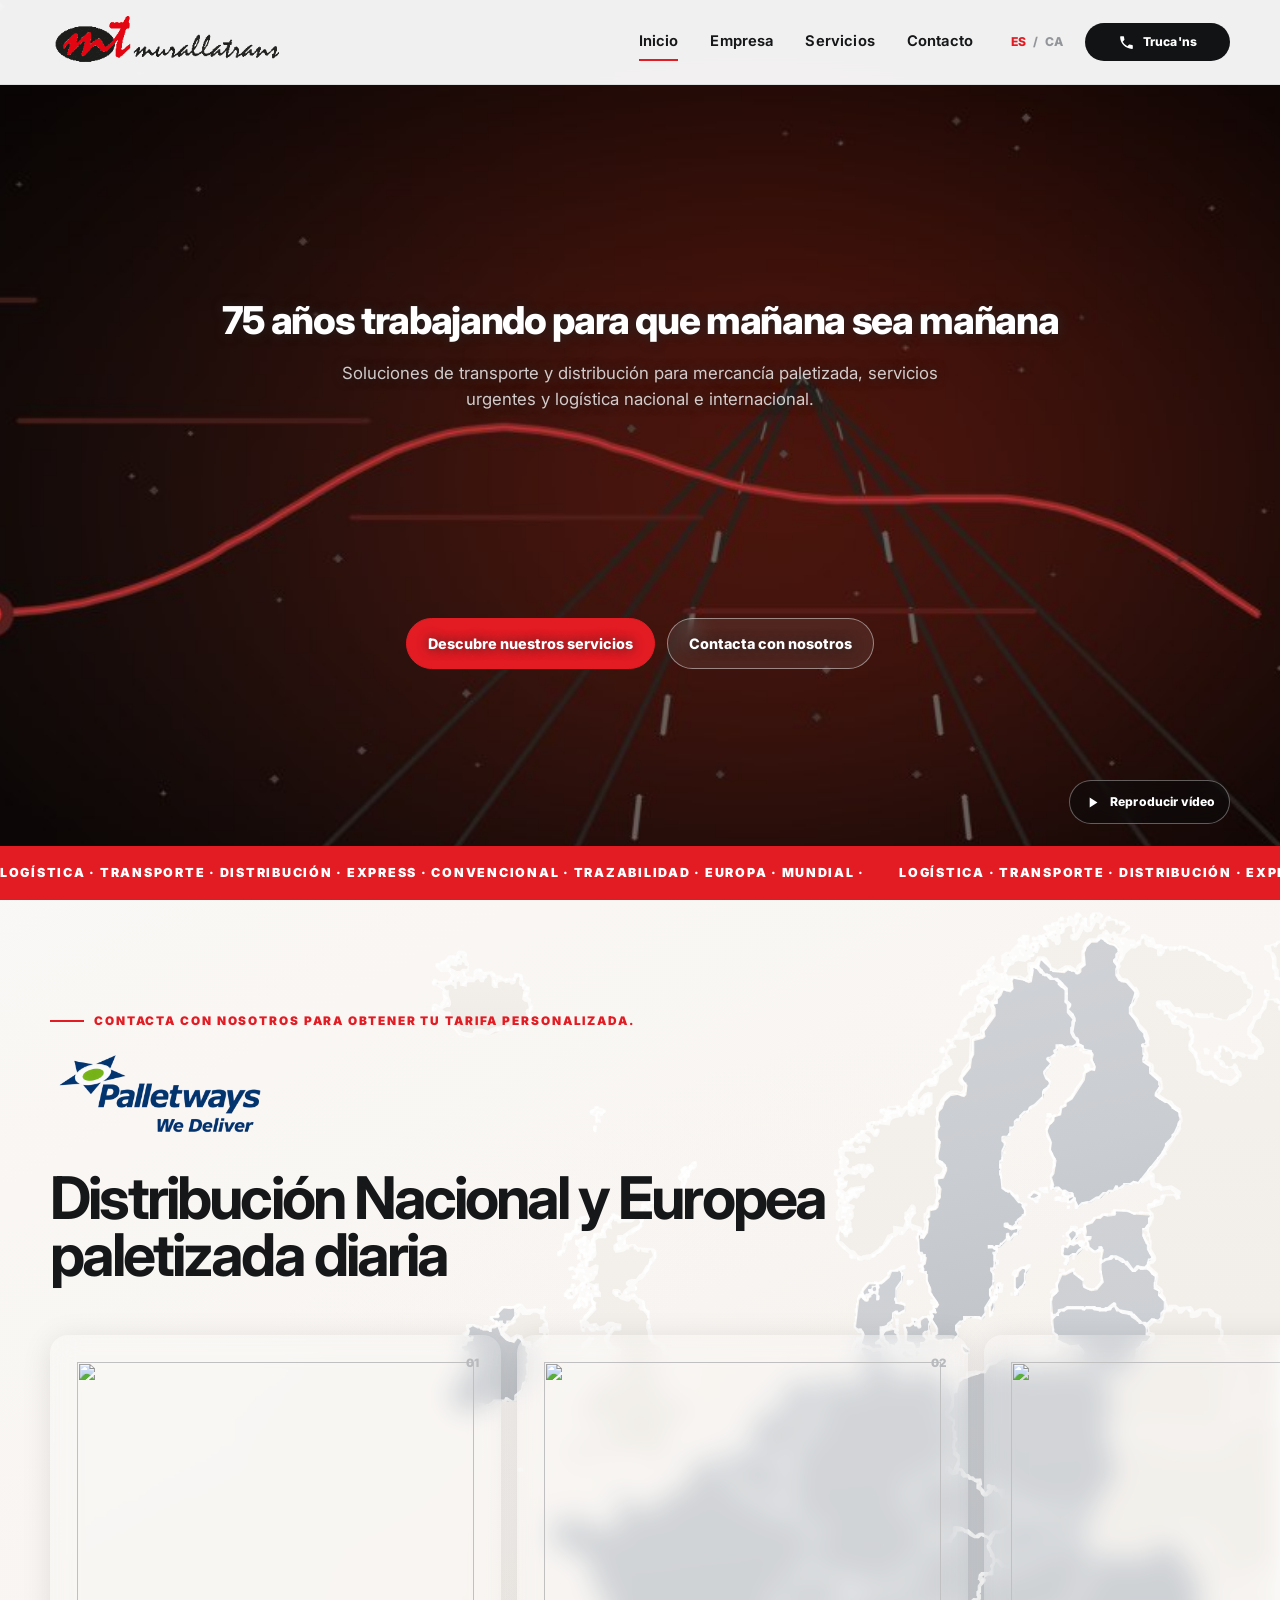
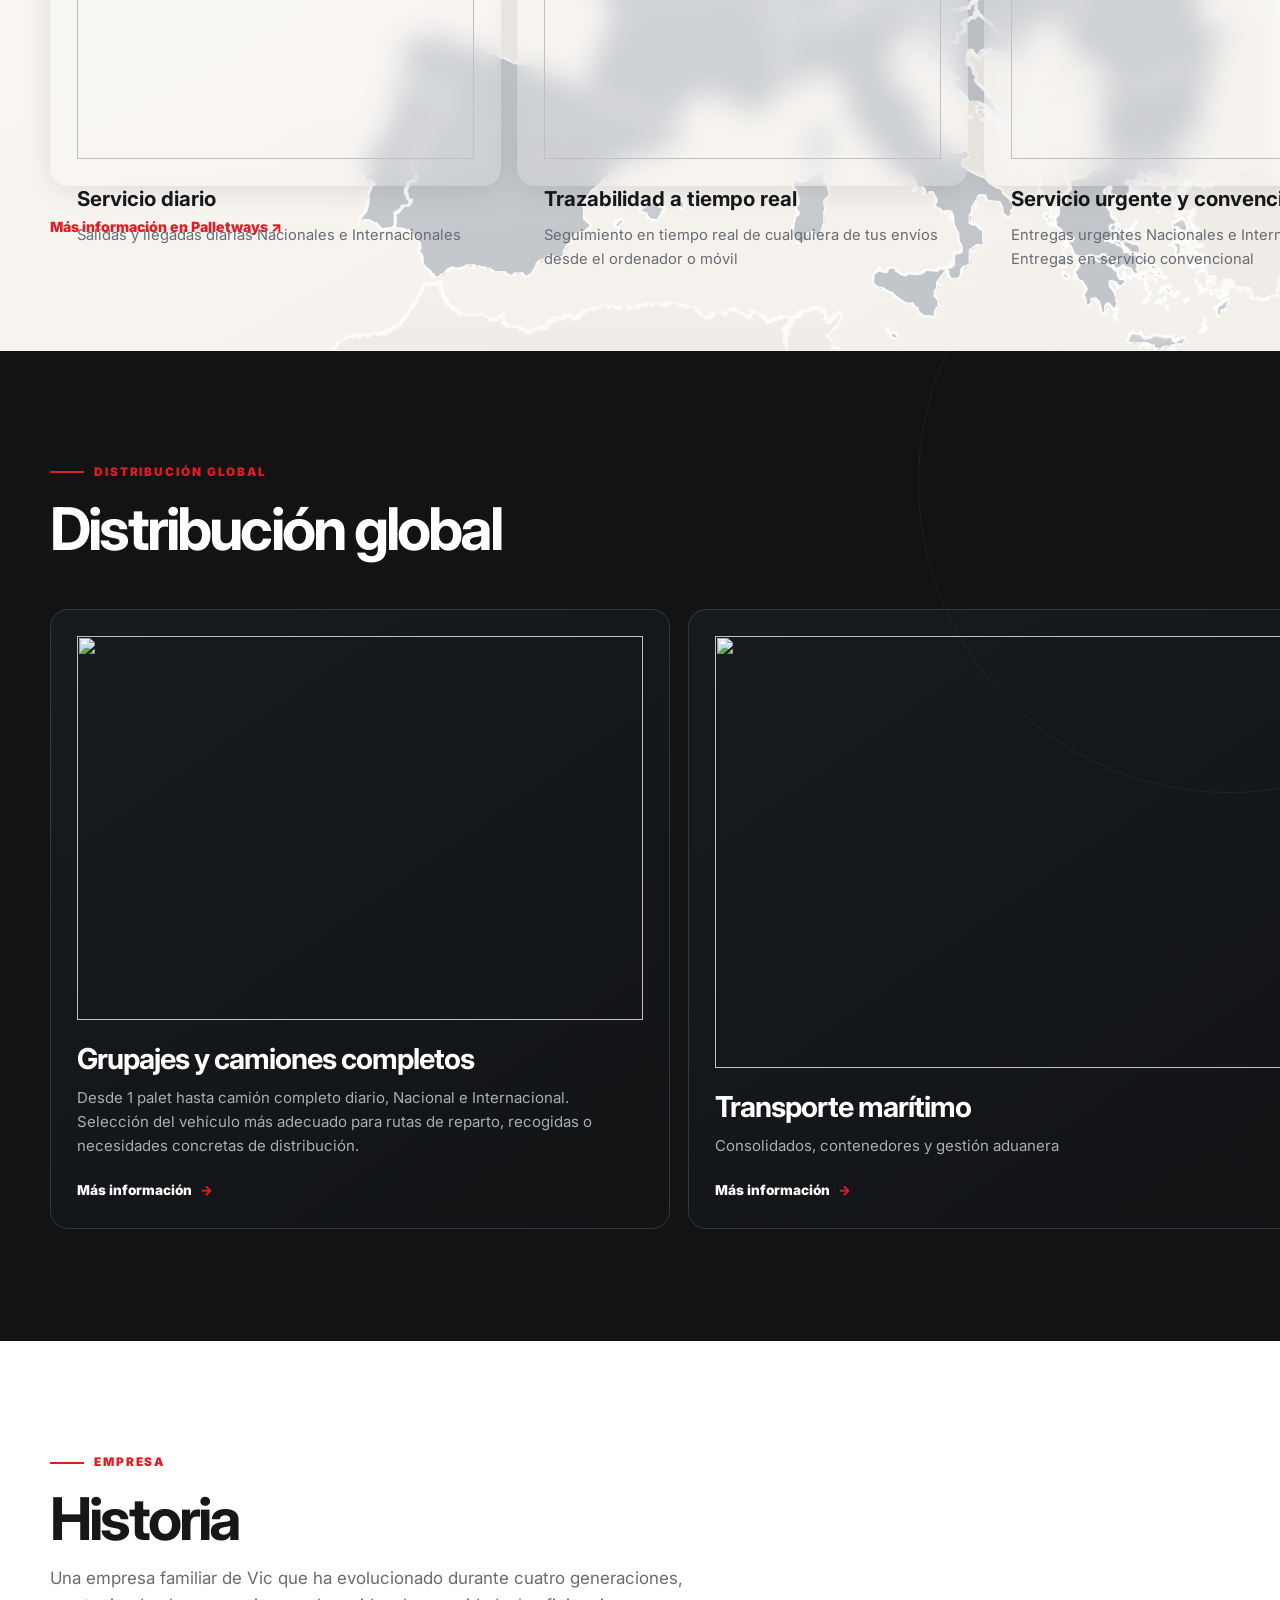
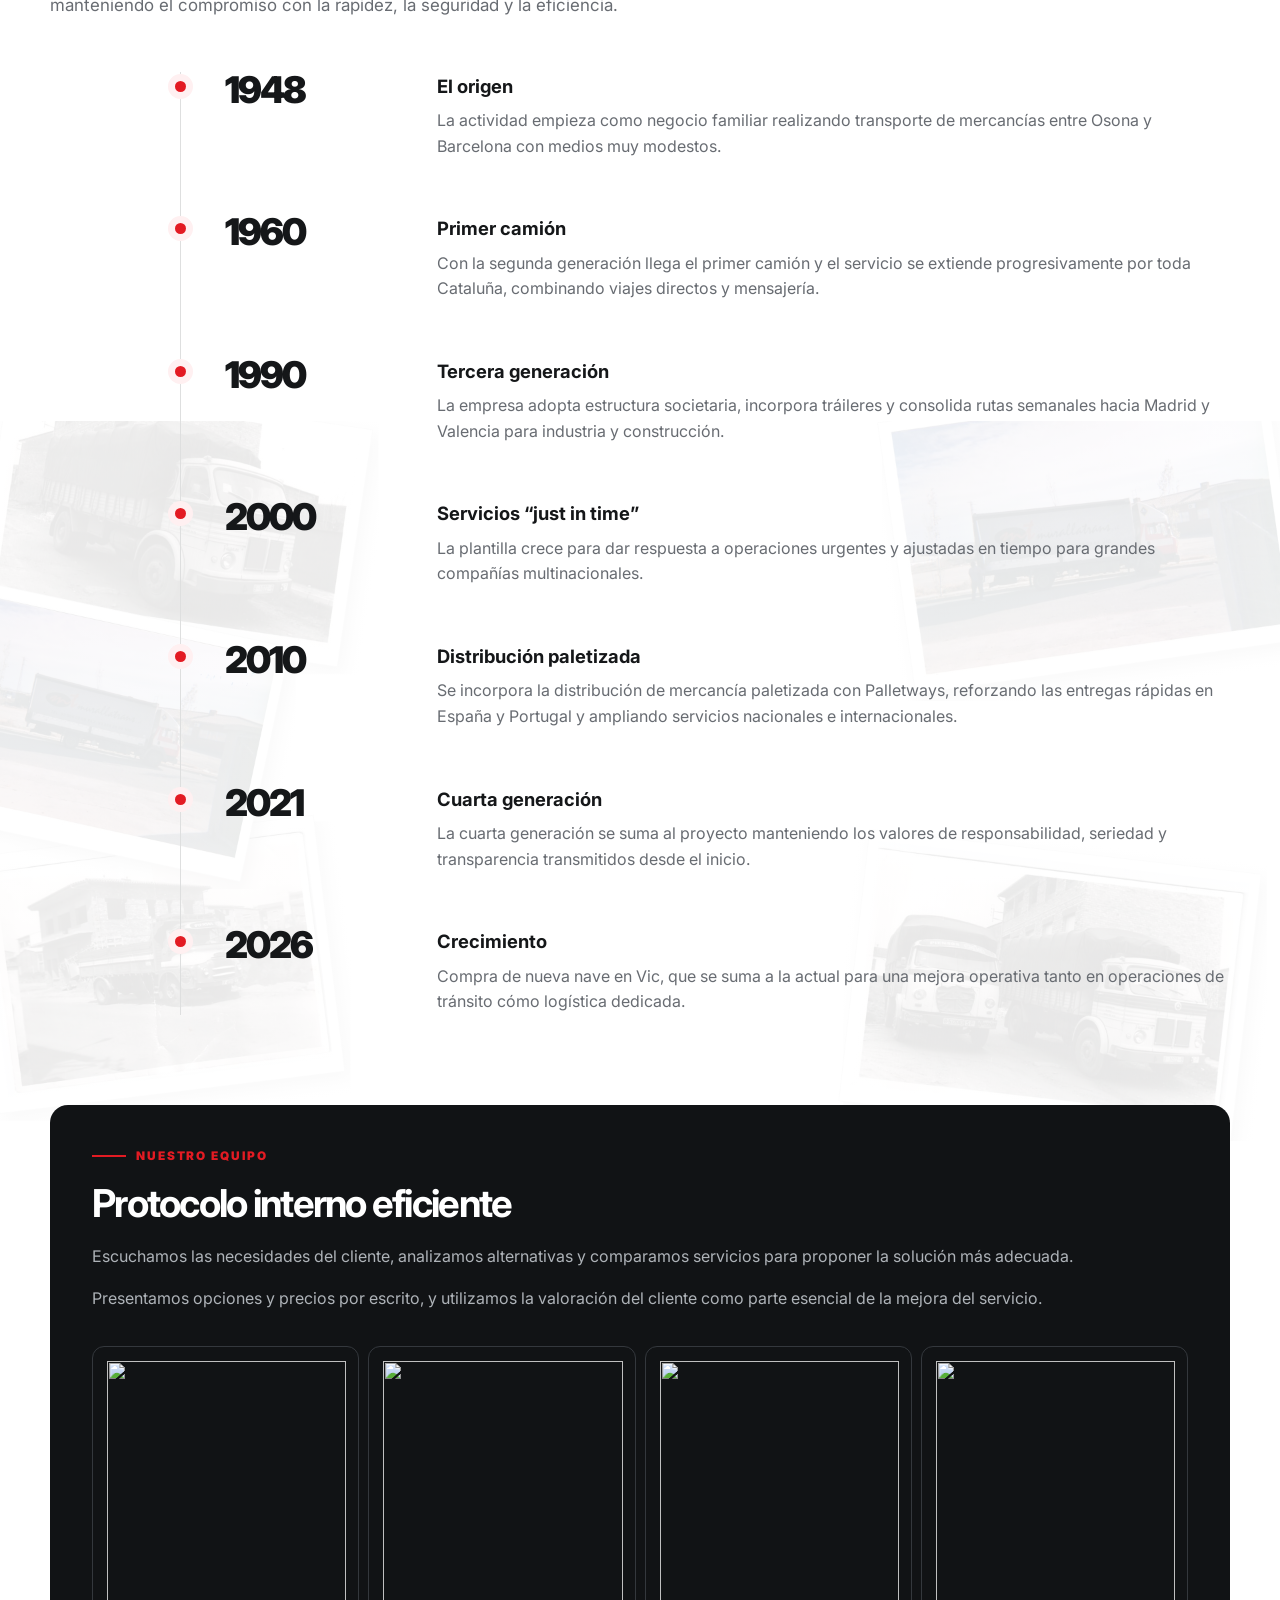
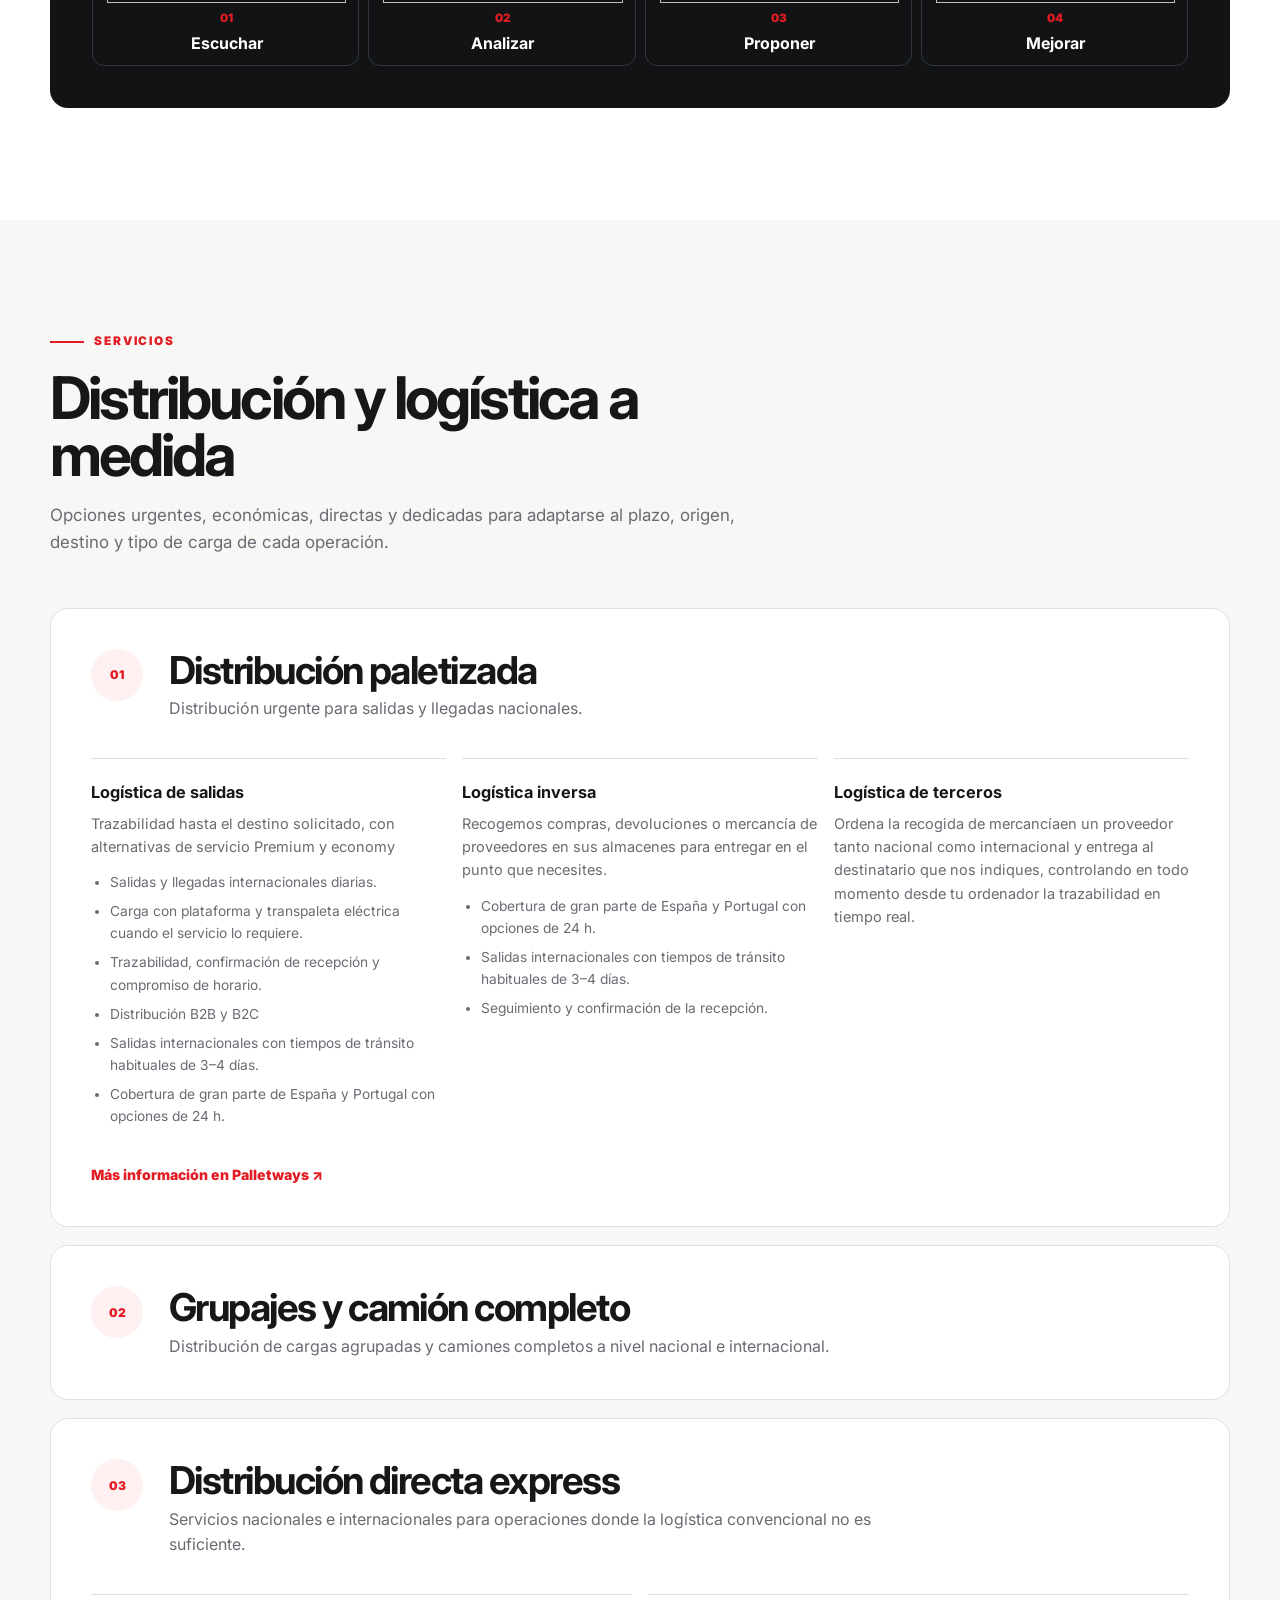
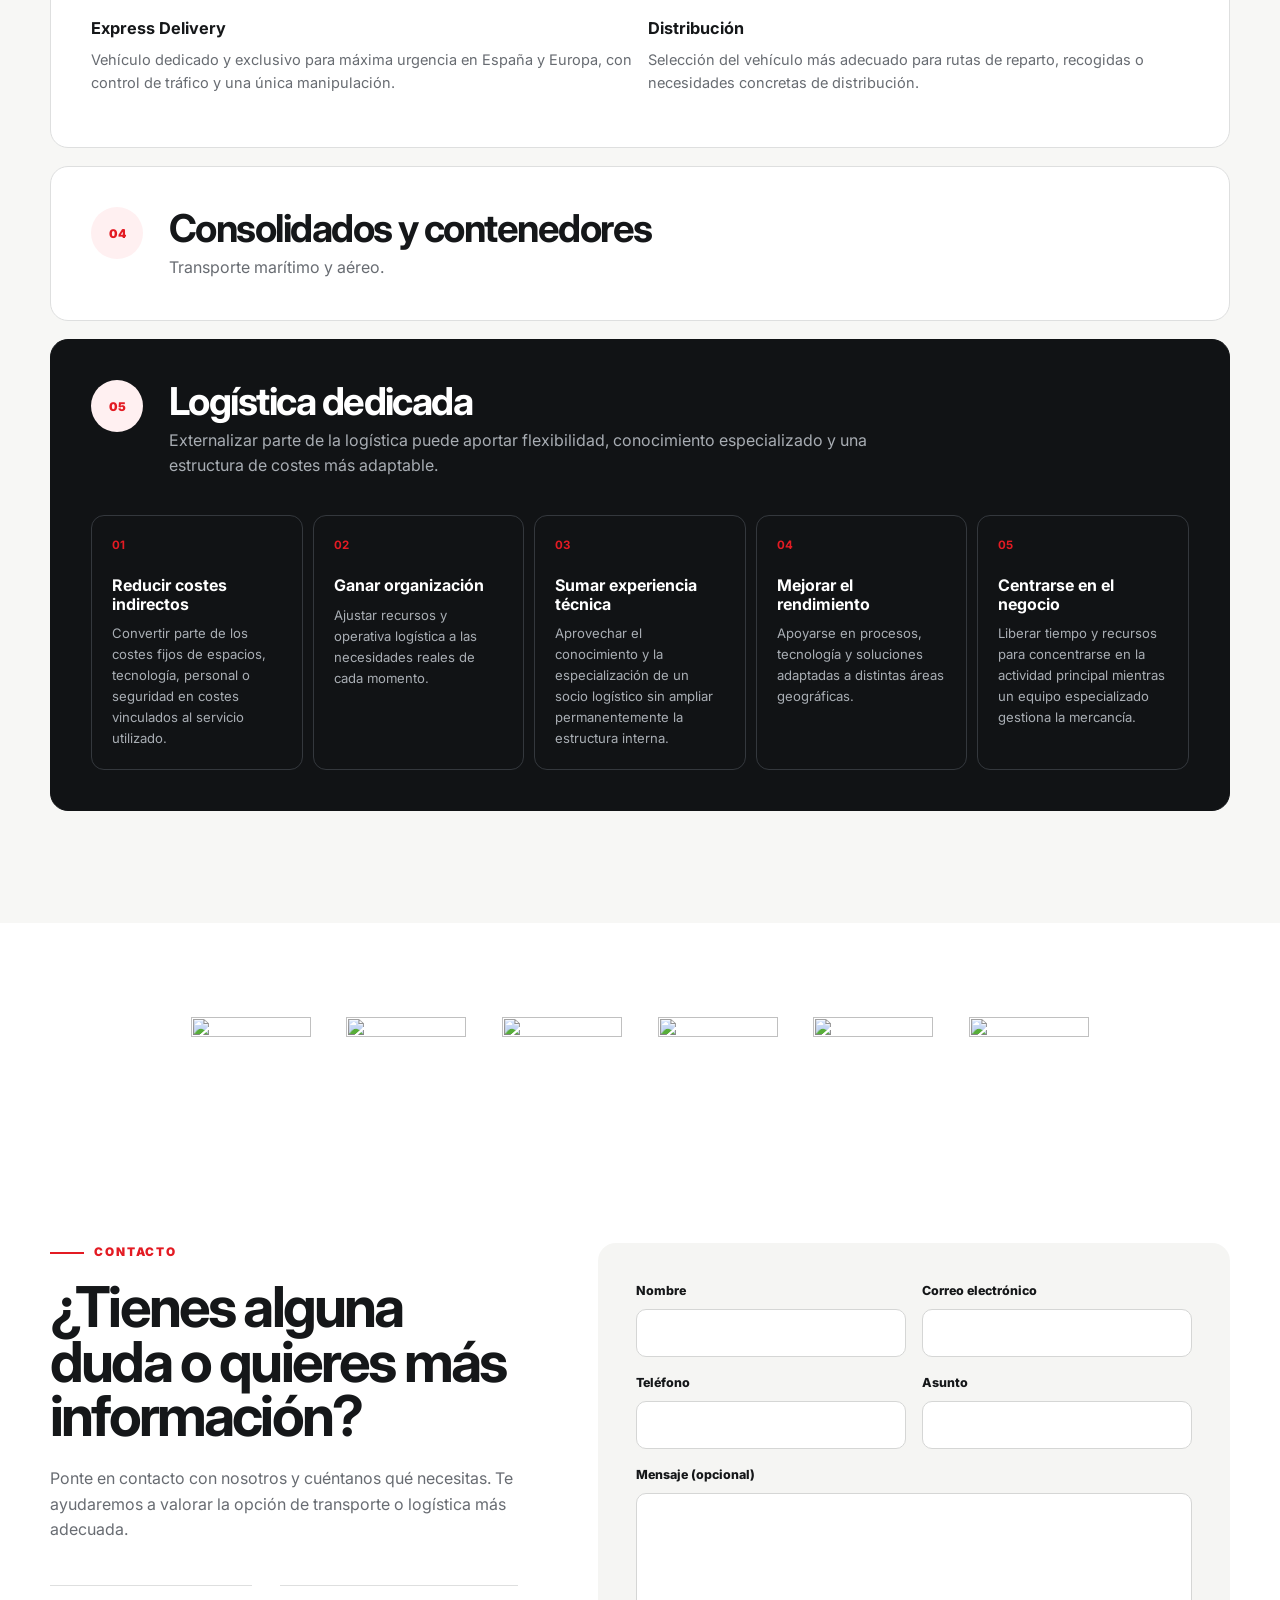
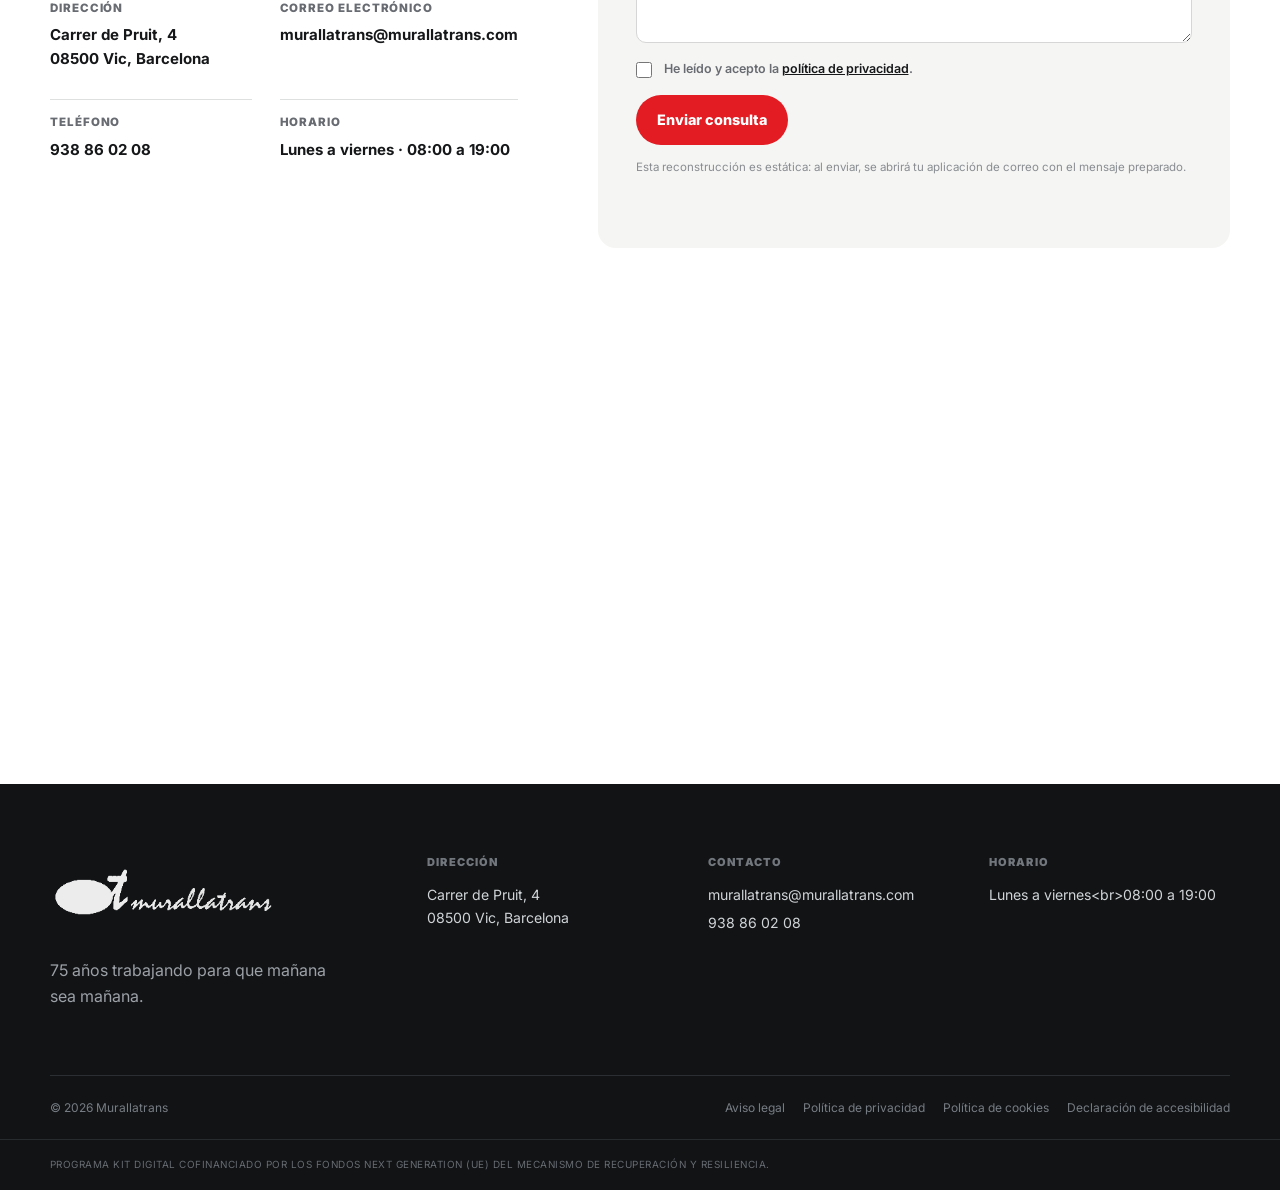
==== commit 1d4e1358: "Add files via upload" ====
--- a/index.html
+++ b/index.html
@@ -87,12 +87,12 @@
       </button>
       <!-- Traducir al catalán con JS-->
       <div class="hero-marquee" aria-hidden="true">
-        <div>LOGÍSTICA · TRANSPORTE · DISTRIBUCIÓN · EXPRESS · CONVENCIONAL · TRAZABILIDAD · EUROPA · MUNDIAL ·</div>
-        <div>LOGÍSTICA · TRANSPORTE · DISTRIBUCIÓN · EXPRESS · CONVENCIONAL · TRAZABILIDAD · EUROPA · MUNDIAL ·</div>
-        <div>LOGÍSTICA · TRANSPORTE · DISTRIBUCIÓN · EXPRESS · CONVENCIONAL · TRAZABILIDAD · EUROPA · MUNDIAL ·</div>
-        <div>LOGÍSTICA · TRANSPORTE · DISTRIBUCIÓN · EXPRESS · CONVENCIONAL · TRAZABILIDAD · EUROPA · MUNDIAL ·</div>
-        <div>LOGÍSTICA · TRANSPORTE · DISTRIBUCIÓN · EXPRESS · CONVENCIONAL · TRAZABILIDAD · EUROPA · MUNDIAL ·</div>
-        <div>LOGÍSTICA · TRANSPORTE · DISTRIBUCIÓN · EXPRESS · CONVENCIONAL · TRAZABILIDAD · EUROPA · MUNDIAL ·</div>
+        <div data-i18n="static.heroMarquee">LOGÍSTICA · TRANSPORTE · DISTRIBUCIÓN · EXPRESS · CONVENCIONAL · TRAZABILIDAD · EUROPA · MUNDIAL ·</div>
+        <div data-i18n="static.heroMarquee">LOGÍSTICA · TRANSPORTE · DISTRIBUCIÓN · EXPRESS · CONVENCIONAL · TRAZABILIDAD · EUROPA · MUNDIAL ·</div>
+        <div data-i18n="static.heroMarquee">LOGÍSTICA · TRANSPORTE · DISTRIBUCIÓN · EXPRESS · CONVENCIONAL · TRAZABILIDAD · EUROPA · MUNDIAL ·</div>
+        <div data-i18n="static.heroMarquee">LOGÍSTICA · TRANSPORTE · DISTRIBUCIÓN · EXPRESS · CONVENCIONAL · TRAZABILIDAD · EUROPA · MUNDIAL ·</div>
+        <div data-i18n="static.heroMarquee">LOGÍSTICA · TRANSPORTE · DISTRIBUCIÓN · EXPRESS · CONVENCIONAL · TRAZABILIDAD · EUROPA · MUNDIAL ·</div>
+        <div data-i18n="static.heroMarquee">LOGÍSTICA · TRANSPORTE · DISTRIBUCIÓN · EXPRESS · CONVENCIONAL · TRAZABILIDAD · EUROPA · MUNDIAL ·</div>
       </div>
     </section>
 
@@ -109,25 +109,25 @@
         <div class="feature-grid">
           <article class="feature-card reveal visible">
             <span class="feature-number">01</span>
-            <svg class="feature-icon" viewBox="0 0 24 24" aria-hidden="true"><path d="M4 5h16M7 12h10M10 19h4"></path></svg>
+            <img class="feature-placeholder" src="./assets/placeholders/national-01-daily.svg" alt="" loading="lazy">
             <h3 data-i18n="tracking.filterTitle">Servicio diario</h3>
-            <p data-i18n="tracking.filterText">Salidas y llegadas diarias desde / hasta península, islas y Europa comunitaria</p>
+            <p data-i18n="tracking.filterText">Salidas y llegadas diarias Nacionales e Internacionales</p>
           </article>
           <article class="feature-card reveal visible">
             <span class="feature-number">02</span>
-            <svg class="feature-icon" viewBox="0 0 24 24" aria-hidden="true"><path d="M4 19V9m6 10V5m6 14v-7m4 7H2"></path></svg>
+            <img class="feature-placeholder" src="./assets/placeholders/national-02-tracking.svg" alt="" loading="lazy">
             <h3 data-i18n="tracking.infoTitle">Trazabilidad a tiempo real</h3>
-            <p data-i18n="tracking.infoText">Seguimiento de cualquier tipo de tráfico desde Palletways portal a tiempo real desde el ordenador o móvil</p>
+            <p data-i18n="tracking.infoText">Seguimiento en tiempo real de cualquiera de tus envíos desde el ordenador o móvil</p>
           </article>
           <article class="feature-card reveal visible">
             <span class="feature-number">03</span>
-            <svg class="feature-icon" viewBox="0 0 24 24" aria-hidden="true"><path d="M3 11h11V5H3v6Zm0 8h7v-5H3v5Zm10 0h8v-8h-8v8Zm4-11h4V5h-4v3Z"></path></svg>
+            <img class="feature-placeholder" src="./assets/placeholders/national-03-urgent.svg" alt="" loading="lazy">
             <h3 data-i18n="tracking.pickupTitle">Servicio urgente y convencional</h3>
-            <p data-i18n="tracking.pickupText">Entregas en 24h, entregas al día siguiente antes de las 14.00h y entregas 48-72h nacional</p>
+            <p data-i18n="tracking.pickupText">Entregas urgentes Nacionales e Internacionales. Entregas en servicio convencional</p>
           </article>
           <article class="feature-card reveal visible">
             <span class="feature-number">04</span>
-            <svg class="feature-icon" viewBox="0 0 24 24" aria-hidden="true"><path d="M12 21s7-5.1 7-12a7 7 0 1 0-14 0c0 6.9 7 12 7 12Z"></path><circle cx="12" cy="9" r="2.2"></circle></svg>
+            <img class="feature-placeholder" src="./assets/placeholders/national-04-options.svg" alt="" loading="lazy">
             <h3 data-i18n="tracking.deliveryTitle">Opciones de servicio</h3>
             <p data-i18n="tracking.deliveryText">Trafico de salidas.
 Tráfico de llegadas.
@@ -146,26 +146,26 @@
         </div>
         <div class="logistics-grid">
           <article class="logistics-card reveal visible">
-            <div class="card-index">01</div>
+            <img class="logistics-placeholder" src="./assets/placeholders/global-01-road.svg" alt="" loading="lazy">
             <h3 data-i18n="logistics.outboundTitle">Grupajes y camiones completos</h3>
             <p data-i18n="logistics.outboundText">Desde 1 palet hasta camión completo diario, Nacional e Internacional. 
  Selección del vehículo más adecuado para rutas de reparto, recogidas o necesidades concretas de distribución.</p>
             <a href="#servicios" data-i18n="common.more">Más información</a>
           </article>
           <article class="logistics-card reveal visible">
-            <div class="card-index">02</div>
+            <img class="logistics-placeholder" src="./assets/placeholders/global-02-sea.svg" alt="" loading="lazy">
             <h3 data-i18n="logistics.reverseTitle">Transporte marítimo</h3>
             <p data-i18n="logistics.reverseText">Consolidados, contenedores y gestión aduanera</p>
             <a href="#servicios" data-i18n="common.more">Más información</a>
           </article>
           <article class="logistics-card reveal visible">
-            <div class="card-index">03</div>
+            <img class="logistics-placeholder" src="./assets/placeholders/global-03-air.svg" alt="" loading="lazy">
             <h3 data-i18n="logistics.thirdTitle">Tráfico Aereo.</h3>
             <p data-i18n="logistics.thirdText">Transporte urgente global y gestión aduanera.</p>
             <a href="#servicios" data-i18n="common.more">Más información</a>
           </article>
           <article class="logistics-card reveal visible">
-            <div class="card-index">04</div>
+            <img class="logistics-placeholder" src="./assets/placeholders/global-04-express.svg" alt="" loading="lazy">
             <h3 data-i18n="logistics.trailerTitle">Servicio Exprés dedicado</h3>
             <p data-i18n="logistics.trailerText">Vehículo dedicado y exclusivo para máxima urgencia en España y Europa, con control de tráfico y una única manipulación</p>
             <a href="#servicios" data-i18n="common.more">Más información</a>
@@ -219,10 +219,10 @@
                       <p data-i18n="company.protocolText1">Escuchamos las necesidades del cliente, analizamos alternativas y comparamos servicios para proponer la solución más adecuada.</p>
                       <p data-i18n="company.protocolText2">Presentamos opciones y precios por escrito, y utilizamos la valoración del cliente como parte esencial de la mejora del servicio.</p>
                       <div class="protocol-steps">
-                        <div><span>01</span><strong data-i18n="company.stepListen">Escuchar</strong></div>
-                        <div><span>02</span><strong data-i18n="company.stepAnalyze">Analizar</strong></div>
-                        <div><span>03</span><strong data-i18n="company.stepPropose">Proponer</strong></div>
-                        <div><span>04</span><strong data-i18n="company.stepImprove">Mejorar</strong></div>
+                        <div><img class="protocol-placeholder" src="./assets/placeholders/protocol-01-listen.png" alt="" loading="lazy"><span>01</span><strong data-i18n="company.stepListen">Escuchar</strong></div>
+                        <div><img class="protocol-placeholder" src="./assets/placeholders/protocol-02-analyze.png" alt="" loading="lazy"><span>02</span><strong data-i18n="company.stepAnalyze">Analizar</strong></div>
+                        <div><img class="protocol-placeholder" src="./assets/placeholders/protocol-03-propose.png" alt="" loading="lazy"><span>03</span><strong data-i18n="company.stepPropose">Proponer</strong></div>
+                        <div><img class="protocol-placeholder" src="./assets/placeholders/protocol-04-improve.png" alt="" loading="lazy"><span>04</span><strong data-i18n="company.stepImprove">Mejorar</strong></div>
                       </div>
                     </div>
                   </div>
@@ -273,25 +273,23 @@
             <a class="text-link" href="https://www.palletways.com/" target="_blank" rel="noopener" data-i18n="services.palletways">Más información en Palletways ↗</a>
           </article>
 
+          <article class="service-panel compact reveal visible">
+            <div class="service-panel-head"><span>02</span><div><h3 data-i18n="services.fullTruckTitle">Grupajes y camión completo</h3><p data-i18n="services.fullTruckText">Distribución de cargas agrupadas y camiones completos a nivel nacional e internacional.</p></div></div>
+          </article>
+
           <article class="service-panel reveal visible">
             <div class="service-panel-head">
-              <span>02</span>
+              <span>03</span>
               <div><h3 data-i18n="services.expressTitle">Distribución directa express</h3><p data-i18n="services.expressLead">Servicios nacionales e internacionales para operaciones donde la logística convencional no es suficiente.</p></div>
             </div>
             <div class="service-mini-grid">
               <div><h4 data-i18n="services.expressDeliveryTitle">Express Delivery</h4><p data-i18n="services.expressDeliveryText">Vehículo dedicado y exclusivo para máxima urgencia en España y Europa, con control de tráfico y una única manipulación.</p></div>
-              <div><h4 data-i18n="services.tempTitle">Temperatura controlada</h4><p data-i18n="services.tempText">Soluciones dedicadas para cargas que necesitan condiciones térmicas específicas, priorizando rapidez y control.</p></div>
-              <div><h4 data-i18n="services.adrTitle">Express ADR</h4><p data-i18n="services.adrText">Vehículos y conductores especializados para el transporte de mercancías peligrosas cuando la normativa aplicable lo requiere.</p></div>
               <div><h4 data-i18n="services.distributionTitle">Distribución</h4><p data-i18n="services.distributionText">Selección del vehículo más adecuado para rutas de reparto, recogidas o necesidades concretas de distribución.</p></div>
             </div>
           </article>
 
           <article class="service-panel compact reveal visible">
-            <div class="service-panel-head"><span>03</span><div><h3 data-i18n="services.fullTruckTitle">Grupajes y camión completo</h3><p data-i18n="services.fullTruckText">Distribución de cargas agrupadas y camiones completos a nivel nacional e internacional.</p></div></div>
-          </article>
-
-          <article class="service-panel compact reveal visible">
-            <div class="service-panel-head"><span>04</span><div><h3 data-i18n="services.consolidatedTitle">Consolidados</h3><p data-i18n="services.consolidatedText">Distribución de carga consolidada y soluciones de contenedor completo.</p></div></div>
+            <div class="service-panel-head"><span>04</span><div><h3 data-i18n="services.consolidatedTitle">Consolidados y contenedores</h3><p data-i18n="services.consolidatedText">Transporte marítimo y aéreo.</p></div></div>
           </article>
 
           <article class="service-panel dedicated reveal visible">
@@ -307,6 +305,20 @@
               <div><strong>05</strong><h4 data-i18n="services.b5Title">Centrarse en el negocio</h4><p data-i18n="services.b5Text">Liberar tiempo y recursos para concentrarse en la actividad principal mientras un equipo especializado gestiona la mercancía.</p></div>
             </div>
           </article>
+        </div>
+      </div>
+    </section>
+
+
+      <section class="visual-gallery section" aria-label="Galería visual">
+      <div class="container">
+        <div class="placeholder-gallery-grid reveal visible">
+          <img src="./assets/ISOS/ISO9001.jpg" alt="" loading="lazy">
+          <img src="./assets/ISOS/ISO14001.jpg" alt="" loading="lazy">
+          <img src="./assets/ISOS/iso-45-232x300.png" alt="" loading="lazy">
+          <img src="./assets/ISOS/IMQ-bg2-220x300.png" alt="" loading="lazy">
+          <img src="./assets/ISOS/IMQ-bg1-220x300.png" alt="" loading="lazy">
+          <img src="./assets/ISOS/SANDACH.jpg" alt="" loading="lazy">
         </div>
       </div>
     </section>
--- a/styles.css
+++ b/styles.css
@@ -152,12 +152,12 @@
 @keyframes marquee { to { transform:translateX(-60%); } }
 
 .section-heading { max-width:780px; margin-bottom:52px; }
-.section-heading h2 { margin:0 0 18px; font-size:clamp(2.6rem, 5.3vw, 5.3rem); line-height:.95; letter-spacing:-.055em; }
+.section-heading h2 { margin:0 0 18px; font-size:clamp(2.35rem, 4.6vw, 4.65rem); line-height:.97; letter-spacing:-.05em; }
 .section-heading p { color:var(--muted); max-width:700px; font-size:1.06rem; }
 .section-heading-light p { color:#9ea3aa; }
 .feature-grid { display:grid; grid-template-columns:repeat(4,1fr); gap:16px; }
 .feature-card { 
-    min-height:300px; 
+    min-height:390px; 
     position:relative; 
     background: rgba(255, 255, 255, 0.12);
     border-radius: 16px;
@@ -178,19 +178,19 @@
     padding:27px; 
 }
 .feature-number { position:absolute; right:22px; top:19px; color:#b8babd; font-size:.72rem; font-weight:900; }
-.feature-icon { width:42px; height:42px; margin:20px 0 56px; stroke:var(--red); stroke-width:1.7; fill:none; }
+.feature-placeholder { width:100%; aspect-ratio:1 / 1; border-radius:0; margin:0 0 24px; border:0; }
 .feature-card h3 { margin:0 0 8px; font-size:1.28rem; }
 .feature-card p { margin:0; color:var(--muted); font-size:.92rem; }
 
 .logistics { overflow:hidden; }
 .logistics::before { content:""; position:absolute; width:620px; height:620px; border-radius:50%; border:1px solid rgba(255,255,255,.06); right:-260px; top:-180px; }
 .logistics-grid { display:grid; grid-template-columns:repeat(4,1fr); gap:18px; }
-.logistics-card { min-height:390px; display:flex; flex-direction:column; border:1px solid #34383d; border-radius:var(--radius); padding:30px; background:linear-gradient(145deg,#181b1e,#111315); transition:transform .25s ease,border-color .25s ease; }
+.logistics-card { min-height:445px; display:flex; flex-direction:column; border:1px solid #34383d; border-radius:var(--radius); padding:26px; background:linear-gradient(145deg,#181b1e,#111315); transition:transform .25s ease,border-color .25s ease; }
 .logistics-card:hover { transform:translateY(-6px); border-color:#555b62; }
-.card-index { width:52px; height:52px; display:grid; place-items:center; border-radius:50%; border:1px solid #42474d; color:var(--red); font-weight:900; font-size:.76rem; margin-bottom:auto; }
-.logistics-card h3 { font-size:1.8rem; line-height:1.05; letter-spacing:-.035em; margin:34px 0 12px; }
+.logistics-placeholder { width:100%; aspect-ratio:1 / 1; object-fit:cover; border-radius:0; margin-bottom:24px; border:0; }
+.logistics-card h3 { font-size:1.8rem; line-height:1.05; letter-spacing:-.035em; margin:0 0 12px; }
 .logistics-card p { color:#a9aeb4; font-size:.94rem; margin:0 0 22px; }
-.logistics-card a { color:#fff; font-size:.85rem; font-weight:850; display:inline-flex; align-items:center; gap:8px; }
+.logistics-card a { color:#fff; font-size:.85rem; font-weight:850; display:inline-flex; align-items:center; gap:8px; margin-top:auto; }
 .logistics-card a::after { content:"→"; color:var(--red); transition:transform .2s ease; }
 .logistics-card a:hover::after { transform:translateX(5px); }
 
@@ -215,9 +215,10 @@
 .protocol h3, .service-summary h3 { font-size:clamp(2rem,3vw,3.1rem); line-height:1; letter-spacing:-.045em; margin:0 0 22px; }
 .protocol p { color:#aeb3b8; }
 .protocol-steps { display:grid; grid-template-columns:repeat(4,1fr); gap:9px; margin-top:35px; }
-.protocol-steps div { display:grid; gap:14px; padding:17px 14px; border:1px solid #34383d; border-radius:12px; }
-.protocol-steps span { color:var(--red); font-size:.7rem; font-weight:900; }
-.protocol-steps strong { font-size:.82rem; }
+.protocol-steps div { position:relative; display:grid; justify-items:center; align-content:start; gap:10px; padding:14px; border:1px solid #34383d; border-radius:12px; text-align:center; }
+.protocol-placeholder { width:100%; aspect-ratio:1 / 1; object-fit:cover; border-radius:0; margin-bottom:2px; border:0; }
+.protocol-steps span { color:var(--red); font-size:.72rem; font-weight:900; line-height:1; }
+.protocol-steps strong { font-size:1rem; line-height:1.2; text-align:center; }
 .service-summary { background:var(--red); color:#fff; }
 .service-summary .eyebrow { color:#fff; }
 .service-summary ul { list-style:none; padding:0; margin:28px 0 0; }
@@ -237,7 +238,7 @@
 .service-columns ul { margin:0; padding-left:19px; color:var(--muted); font-size:.86rem; }
 .service-columns li { margin:7px 0; }
 .text-link { display:inline-block; margin-top:30px; color:var(--red); font-weight:850; font-size:.88rem; }
-.service-mini-grid { display:grid; grid-template-columns:repeat(4,1fr); gap:16px; }
+.service-mini-grid { display:grid; grid-template-columns:repeat(2,1fr); gap:16px; }
 .service-panel.compact .service-panel-head { margin:0; }
 .service-panel.dedicated { background:var(--dark); color:#fff; border-color:var(--dark); }
 .service-panel.dedicated .service-panel-head p { color:#a8adb3; }
@@ -247,9 +248,15 @@
 .benefit-grid h4 { font-size:1rem; line-height:1.15; margin:22px 0 10px; }
 .benefit-grid p { margin:0; color:#a9aeb4; font-size:.82rem; }
 
+
+/* Galería visual temporal entre Servicios y Contacto */
+.visual-gallery { background:#fff; padding-top:94px; padding-bottom:94px; }
+.placeholder-gallery-grid { width:min(100%, 920px); margin-inline:auto; display:grid; grid-template-columns:repeat(6,minmax(0,1fr)); gap:14px; align-items:center; justify-items:center; }
+.placeholder-gallery-grid img { width:min(100%, 120px); height:auto; display:block; border-radius:0; border:0; box-shadow:none; }
+
 .contact { background:#fff; padding-bottom:0; }
 .contact-grid { display:grid; grid-template-columns:.85fr 1.15fr; gap:80px; align-items:start; }
-.contact-copy h2 { font-size:clamp(2.6rem,5vw,5rem); line-height:.95; letter-spacing:-.055em; margin:0 0 22px; }
+.contact-copy h2 { font-size:clamp(2.35rem,4.4vw,4.45rem); line-height:.97; letter-spacing:-.05em; margin:0 0 22px; }
 .contact-copy > p { color:var(--muted); max-width:560px; }
 .contact-details { display:grid; grid-template-columns:1fr 1fr; gap:28px; margin-top:42px; }
 .contact-details div { border-top:1px solid var(--line); padding-top:13px; }
@@ -344,8 +351,7 @@
   .tracking-stats { left:58px; }
   .floating-card { display:none; }
   .feature-grid { grid-template-columns:1fr; }
-  .feature-card { min-height:250px; }
-  .feature-icon { margin-bottom:35px; }
+  .feature-card { min-height:auto; }
   .timeline { margin-left:0; }
   .timeline-item { grid-template-columns:1fr; gap:12px; padding-left:30px; }
   .timeline-year { font-size:1.9rem; }
@@ -354,6 +360,7 @@
   .service-panel-head { grid-template-columns:45px 1fr; gap:14px; }
   .service-panel-head > span { width:42px; height:42px; }
   .service-columns, .service-mini-grid, .benefit-grid { grid-template-columns:1fr; }
+  .placeholder-gallery-grid { grid-template-columns:repeat(6,minmax(0,1fr)); gap:8px; }
   .contact-details { grid-template-columns:1fr; }
   .form-row { grid-template-columns:1fr; }
   .map-wrap { margin-top:55px; width:100%; }
@@ -376,6 +383,7 @@
   .tracking-stats strong { text-align:center; }
   .protocol-steps { grid-template-columns:1fr; }
   .contact-form { border-radius:14px; }
+  .placeholder-gallery-grid { grid-template-columns:repeat(6,minmax(0,1fr)); gap:5px; }
 }
 
 /* =========================================================
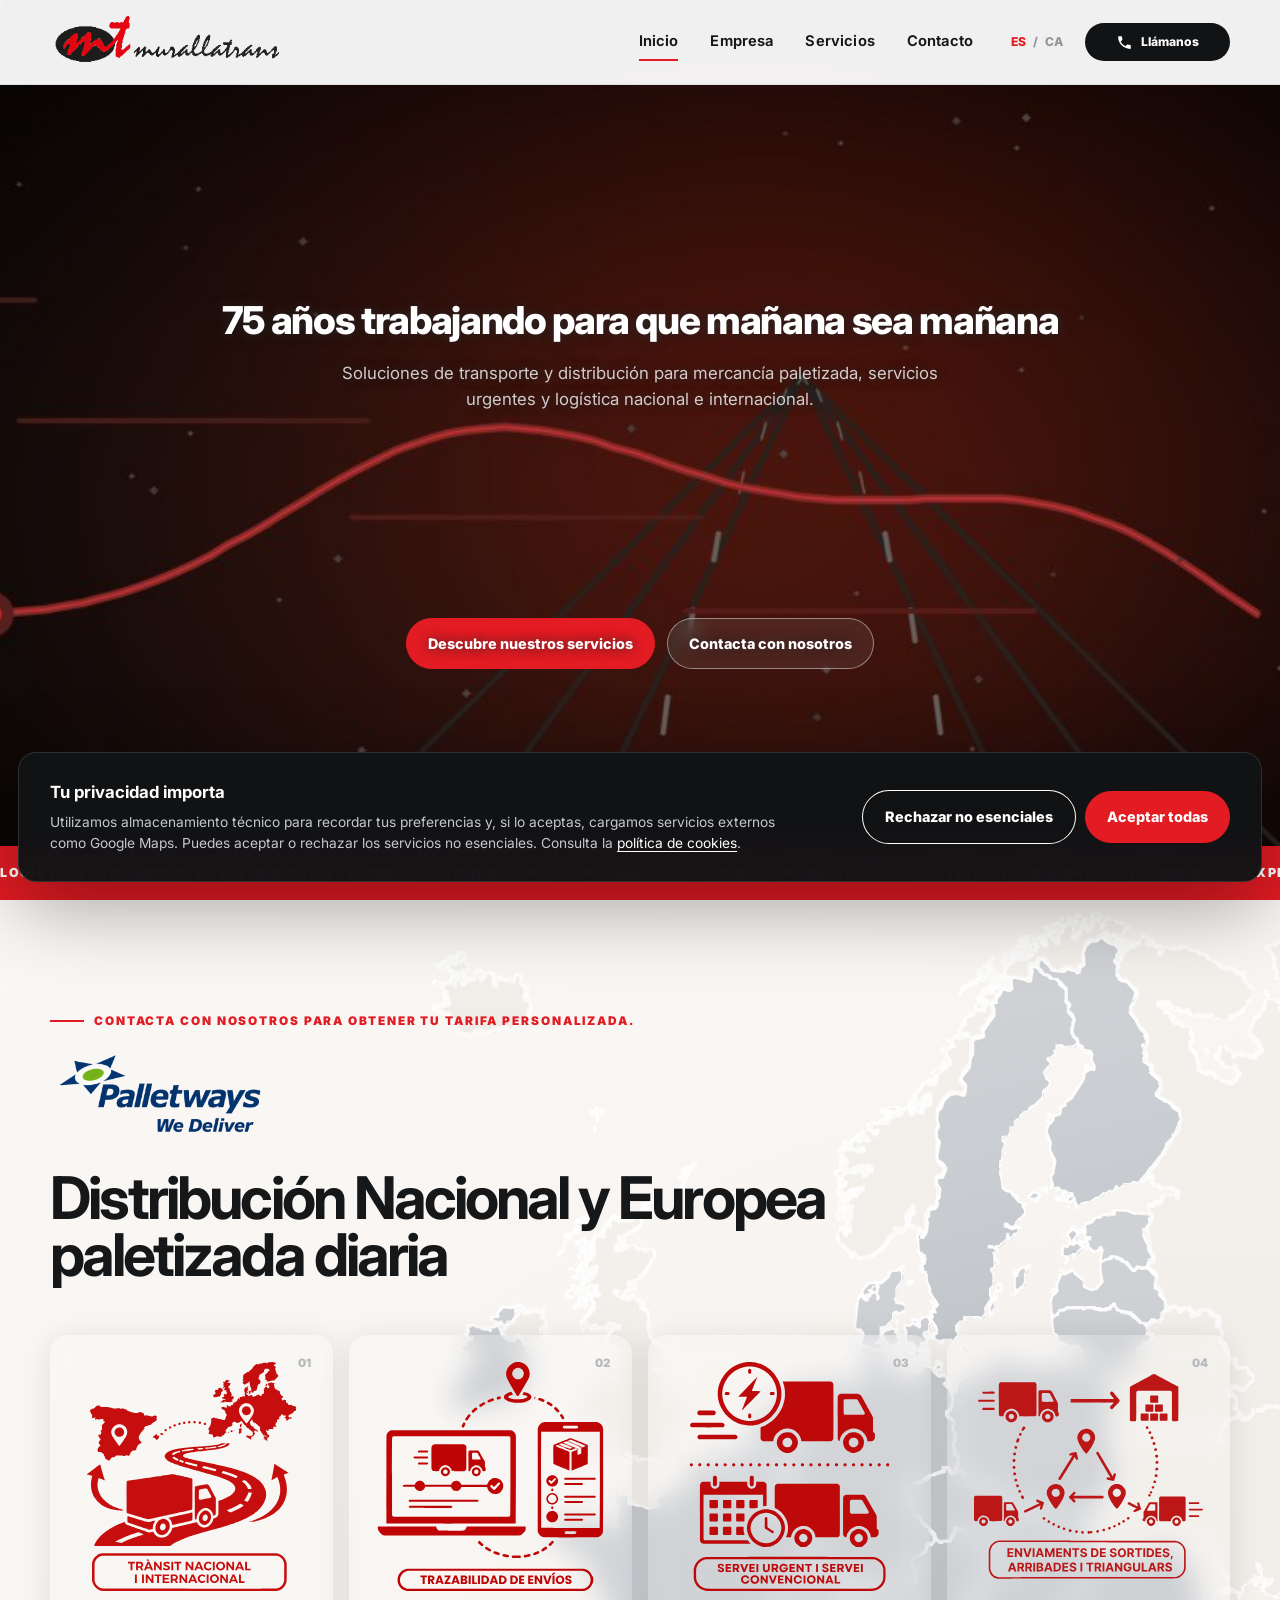
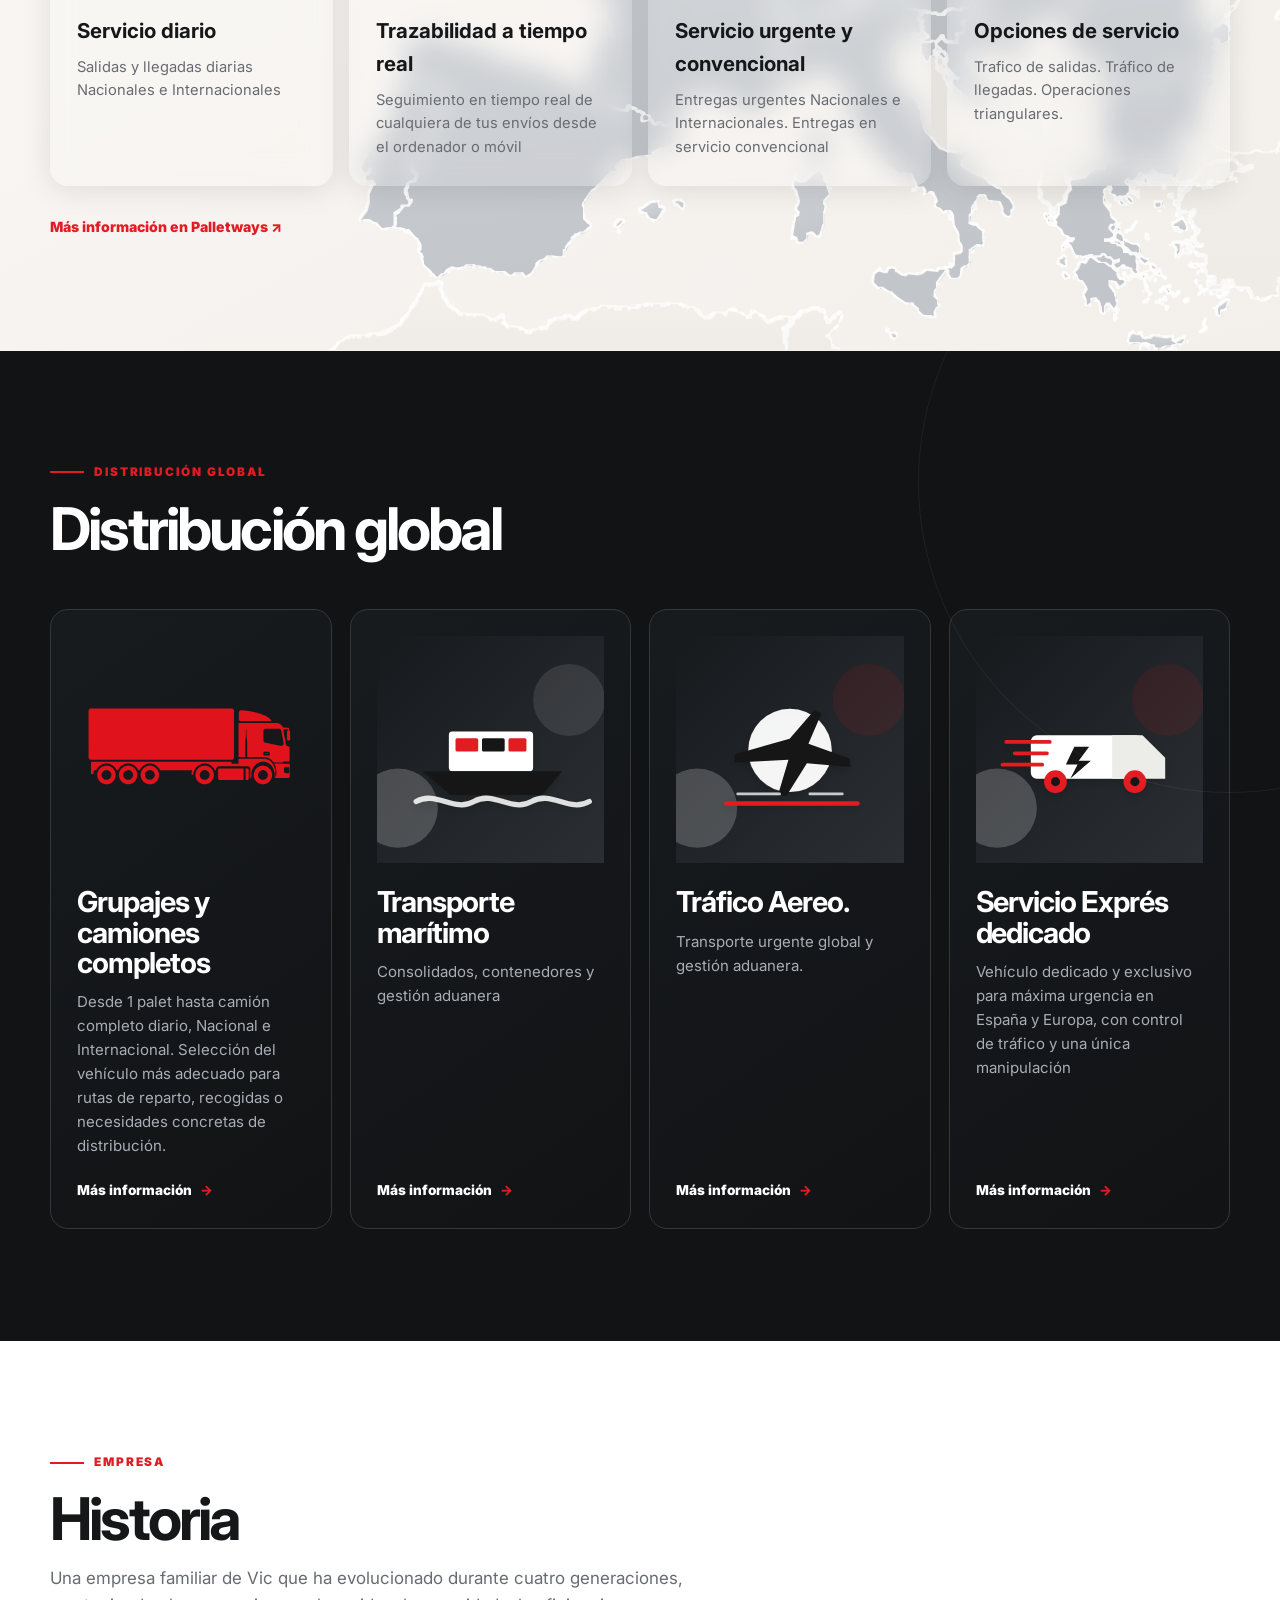
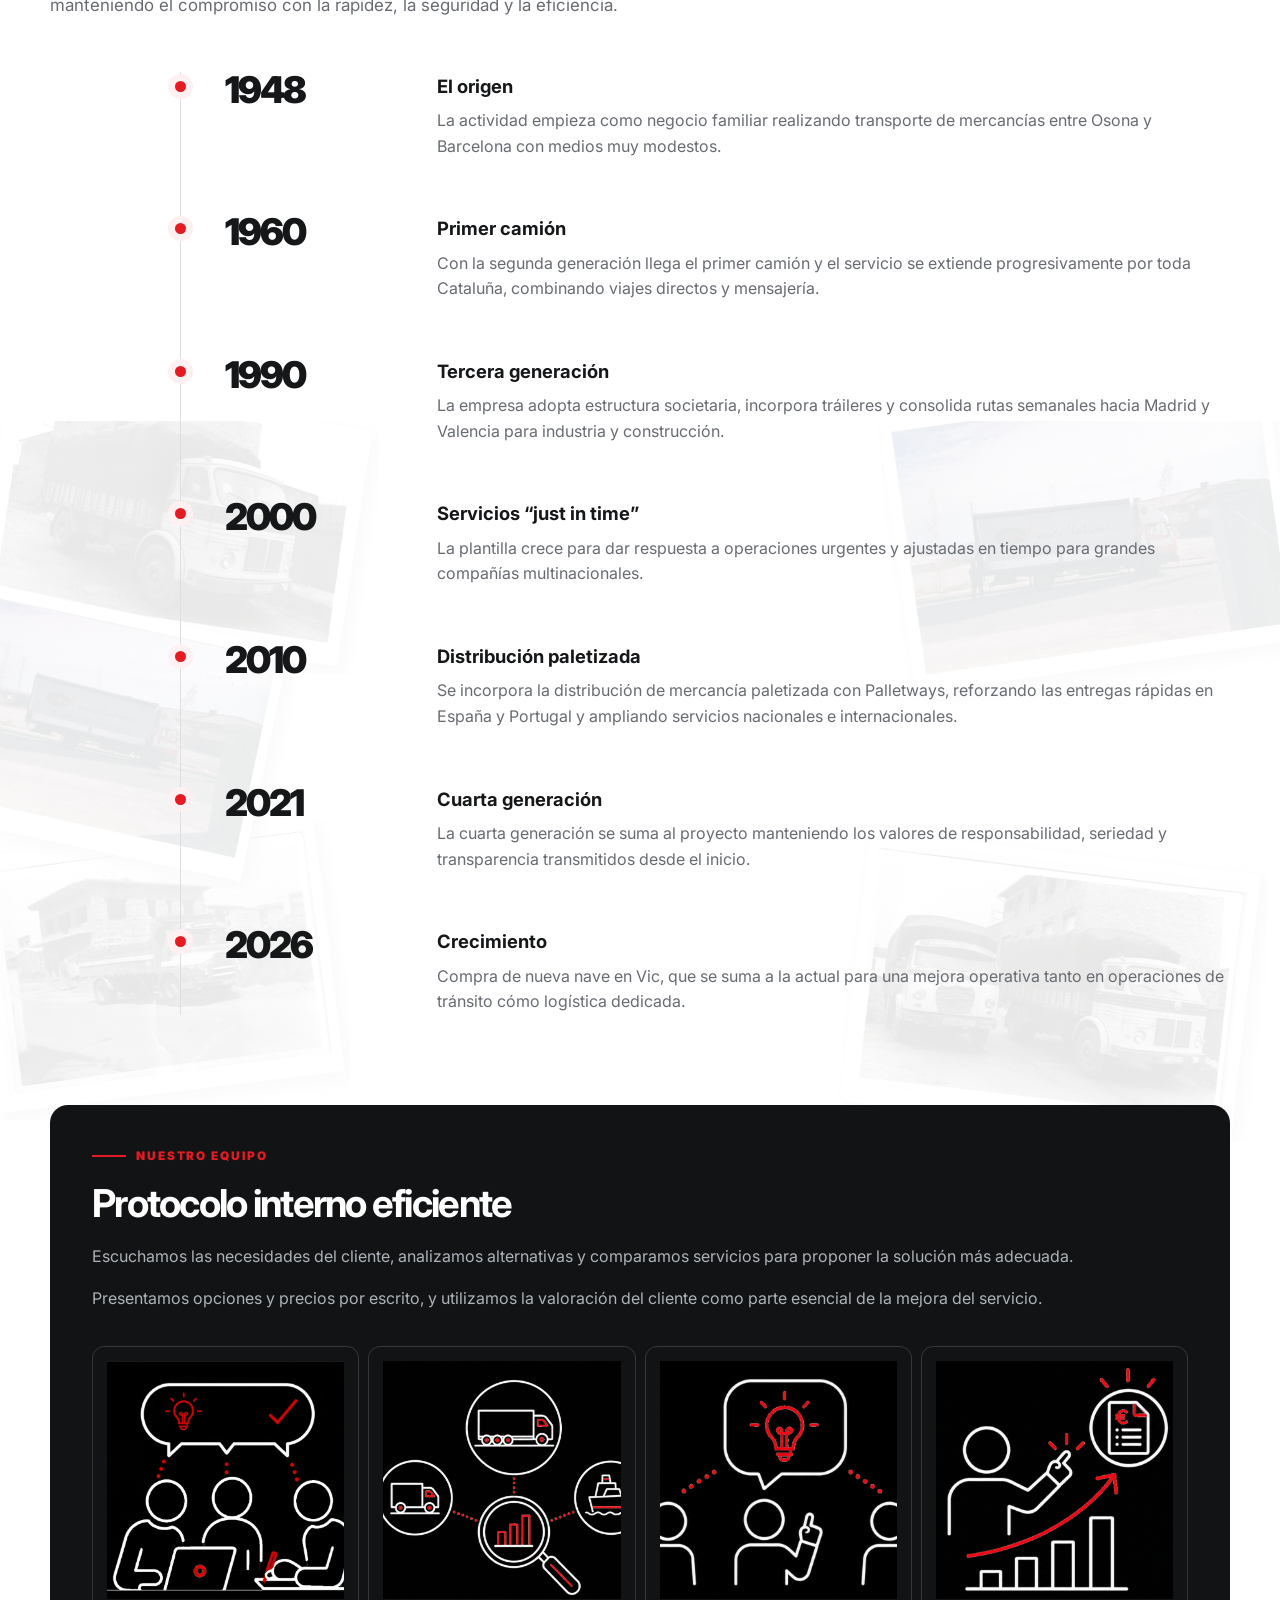
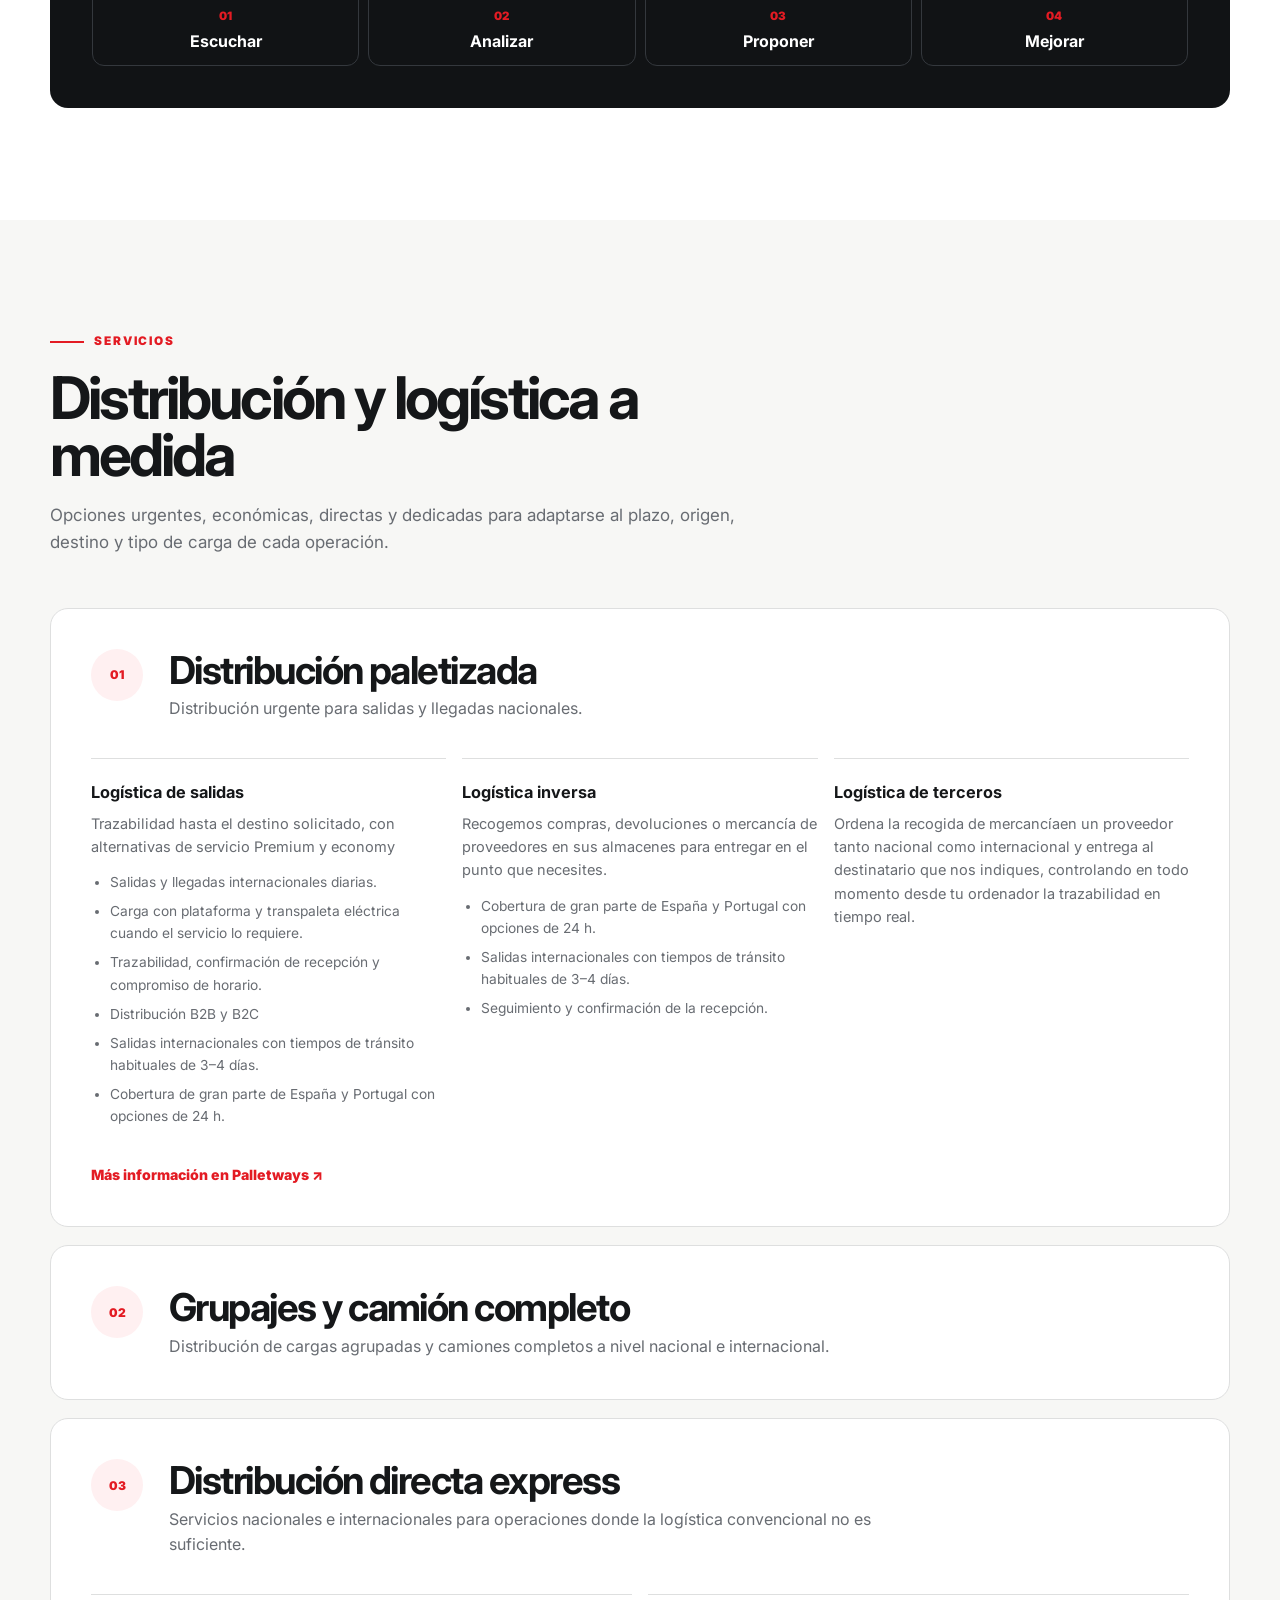
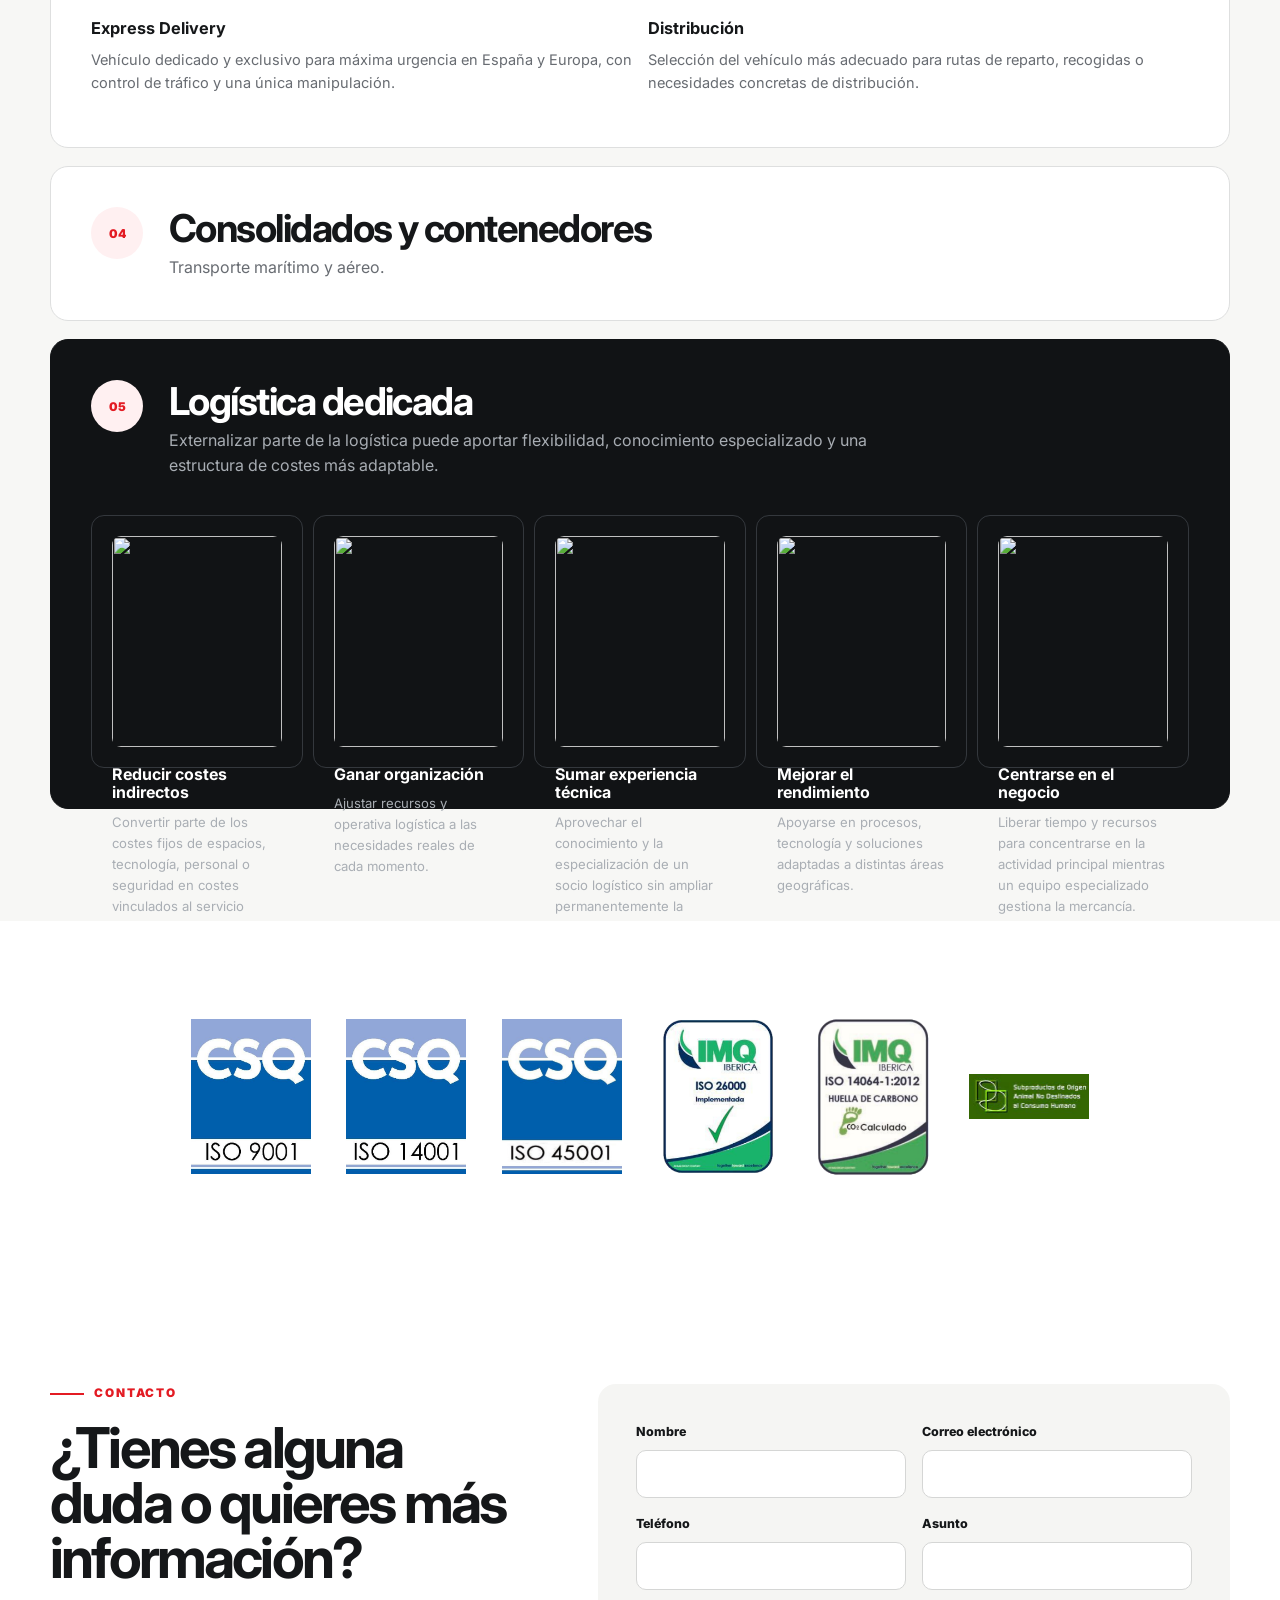
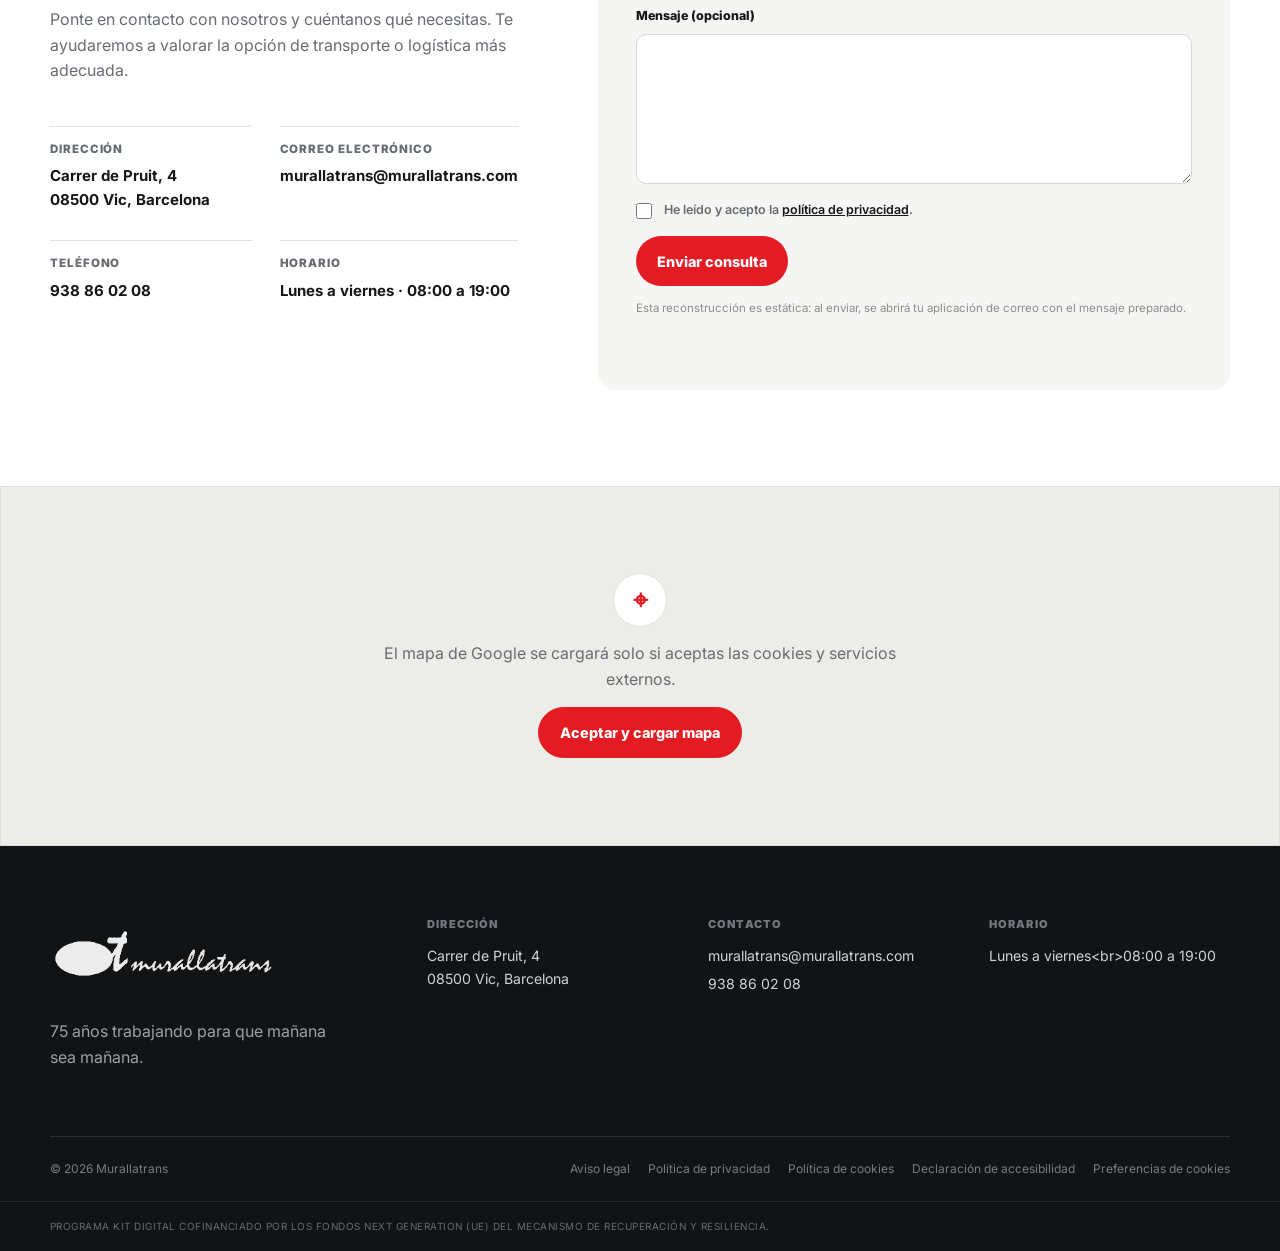
==== commit c98ff51b: "Add files via upload" ====
--- a/index.html
+++ b/index.html
@@ -35,9 +35,9 @@
           <span aria-hidden="true">/</span>
           <button class="lang-btn" type="button" data-lang="ca" aria-pressed="false">CA</button>
         </div>
-        <a class="header-phone" href="tel:+34938860208" aria-label="938 86 02 08">
+        <a class="header-phone" href="tel:+34938860208" aria-label="Llámanos: 938 86 02 08">
           <svg viewBox="0 0 24 24" aria-hidden="true"><path d="M6.62 10.79a15.5 15.5 0 0 0 6.59 6.59l2.2-2.2a1 1 0 0 1 1.01-.24c1.1.36 2.27.56 3.48.56a1 1 0 0 1 1 1V20a1 1 0 0 1-1 1C10.57 21 3 13.43 3 4a1 1 0 0 1 1-1h3.5a1 1 0 0 1 1 1c0 1.22.2 2.38.56 3.48a1 1 0 0 1-.25 1.02l-2.19 2.29Z"></path></svg>
-          <span>Truca'ns</span>
+          <span data-i18n="static.headerCall">Llámanos</span>
         </a>
         <button class="menu-toggle" type="button" aria-controls="mobile-menu" aria-expanded="false" aria-label="Abrir menú">
           <span></span><span></span><span></span>
@@ -298,11 +298,31 @@
               <div><h3 data-i18n="services.dedicatedTitle">Logística dedicada</h3><p data-i18n="services.dedicatedLead">Externalizar parte de la logística puede aportar flexibilidad, conocimiento especializado y una estructura de costes más adaptable.</p></div>
             </div>
             <div class="benefit-grid">
-              <div><strong>01</strong><h4 data-i18n="services.b1Title">Reducir costes indirectos</h4><p data-i18n="services.b1Text">Convertir parte de los costes fijos de espacios, tecnología, personal o seguridad en costes vinculados al servicio utilizado.</p></div>
-              <div><strong>02</strong><h4 data-i18n="services.b2Title">Ganar organización</h4><p data-i18n="services.b2Text">Ajustar recursos y operativa logística a las necesidades reales de cada momento.</p></div>
-              <div><strong>03</strong><h4 data-i18n="services.b3Title">Sumar experiencia técnica</h4><p data-i18n="services.b3Text">Aprovechar el conocimiento y la especialización de un socio logístico sin ampliar permanentemente la estructura interna.</p></div>
-              <div><strong>04</strong><h4 data-i18n="services.b4Title">Mejorar el rendimiento</h4><p data-i18n="services.b4Text">Apoyarse en procesos, tecnología y soluciones adaptadas a distintas áreas geográficas.</p></div>
-              <div><strong>05</strong><h4 data-i18n="services.b5Title">Centrarse en el negocio</h4><p data-i18n="services.b5Text">Liberar tiempo y recursos para concentrarse en la actividad principal mientras un equipo especializado gestiona la mercancía.</p></div>
+              <div>
+                <img class="dedicated-placeholder" src="./assets/placeholders/Gallery-01.png" alt="" loading="lazy">
+                <h4 data-i18n="services.b1Title">Reducir costes indirectos</h4>
+                <p data-i18n="services.b1Text">Convertir parte de los costes fijos de espacios, tecnología, personal o seguridad en costes vinculados al servicio utilizado.</p>
+              </div>
+              <div>
+                <img class="dedicated-placeholder" src="./assets/placeholders/Gallery-02.png" alt="" loading="lazy">
+                <h4 data-i18n="services.b2Title">Ganar organización</h4>
+                <p data-i18n="services.b2Text">Ajustar recursos y operativa logística a las necesidades reales de cada momento.</p>
+              </div>
+              <div>
+                <img class="dedicated-placeholder" src="./assets/placeholders/Gallery-03.png" alt="" loading="lazy">
+                <h4 data-i18n="services.b3Title">Sumar experiencia técnica</h4>
+                <p data-i18n="services.b3Text">Aprovechar el conocimiento y la especialización de un socio logístico sin ampliar permanentemente la estructura interna.</p>
+              </div>
+              <div>
+                <img class="dedicated-placeholder" src="./assets/placeholders/Gallery-04.png" alt="" loading="lazy">
+                <h4 data-i18n="services.b4Title">Mejorar el rendimiento</h4>
+                <p data-i18n="services.b4Text">Apoyarse en procesos, tecnología y soluciones adaptadas a distintas áreas geográficas.</p>
+              </div>
+              <div>
+                <img class="dedicated-placeholder" src="./assets/placeholders/Gallery-05.png" alt="" loading="lazy">
+                <h4 data-i18n="services.b5Title">Centrarse en el negocio</h4>
+                <p data-i18n="services.b5Text">Liberar tiempo y recursos para concentrarse en la actividad principal mientras un equipo especializado gestiona la mercancía.</p>
+              </div>
             </div>
           </article>
         </div>
@@ -360,7 +380,7 @@
             <label><span data-i18n="form.subject">Asunto</span><input type="text" name="subject" required=""></label>
           </div>
           <label><span data-i18n="form.message">Mensaje (opcional)</span><textarea name="message" rows="6"></textarea></label>
-          <label class="check-label"><input type="checkbox" name="privacy" required=""><span data-i18n-html="form.privacy">He leído y acepto la <a href="https://www.murallatrans.com/es/privacidad/" target="_blank" rel="noopener">política de privacidad</a>.</span></label>
+          <label class="check-label"><input type="checkbox" name="privacy" required=""><span data-i18n-html="form.privacy">He leído y acepto la <a href="privacidad.html">política de privacidad</a>.</span></label>
           <button class="btn btn-primary submit-btn" type="submit" data-i18n="form.submit">Enviar consulta</button>
           <p class="form-note" data-i18n="form.note">Esta reconstrucción es estática: al enviar, se abrirá tu aplicación de correo con el mensaje preparado.</p>
           <div class="form-status" role="status" aria-live="polite"></div>
@@ -368,7 +388,12 @@
       </div>
 
       <div class="map-wrap container reveal visible">
-        <iframe src="https://www.google.com/maps/d/embed?mid=141V18_wdT5BF9X9RjMkgmiy_jbggQCc&ll=41.95407606891543%2C2.28067548212882&z&noprof=1" width="640" height="480"></iframe>
+        <div class="map-consent-placeholder" id="map-consent-placeholder">
+          <div class="map-consent-icon" aria-hidden="true">⌖</div>
+          <p data-i18n="cookies.mapBlocked">El mapa de Google se cargará solo si aceptas las cookies y servicios externos.</p>
+          <button class="btn btn-primary" id="map-consent-button" type="button" data-i18n="cookies.loadMap">Aceptar y cargar mapa</button>
+        </div>
+        <iframe data-cookie-src="https://www.google.com/maps/d/embed?mid=141V18_wdT5BF9X9RjMkgmiy_jbggQCc&ll=41.95407606891543%2C2.28067548212882&z&noprof=1" title="Mapa de Murallatrans a Vic" width="640" height="480" loading="lazy" hidden></iframe>
       </div>
     </section>
   </main>
@@ -396,10 +421,11 @@
     <div class="container footer-bottom">
       <p>© <span id="year">2026</span> Murallatrans</p>
       <div class="legal-links">
-        <a href="https://www.murallatrans.com/es/aviso-legal/" target="_blank" rel="noopener" data-i18n="footer.legal">Aviso legal</a>
-        <a href="https://www.murallatrans.com/es/privacidad/" target="_blank" rel="noopener" data-i18n="footer.privacy">Política de privacidad</a>
-        <a href="https://www.murallatrans.com/cookies/" target="_blank" rel="noopener" data-i18n="footer.cookies">Política de cookies</a>
-        <a href="https://www.murallatrans.com/es/declaracio-daccessibilitat/" target="_blank" rel="noopener" data-i18n="footer.accessibility">Declaración de accesibilidad</a>
+        <a href="aviso-legal.html" data-i18n="footer.legal">Aviso legal</a>
+        <a href="privacidad.html" data-i18n="footer.privacy">Política de privacidad</a>
+        <a href="cookies.html" data-i18n="footer.cookies">Política de cookies</a>
+        <a href="accesibilidad.html" data-i18n="footer.accessibility">Declaración de accesibilidad</a>
+        <button class="cookie-settings-link" id="cookie-settings-button" type="button" data-i18n="footer.cookieSettings">Preferencias de cookies</button>
       </div>
     </div>
     <div class="kit-digital">
@@ -407,6 +433,19 @@
     </div>
   </footer>
 
+  <aside class="cookie-banner" id="cookie-banner" role="dialog" aria-modal="false" aria-labelledby="cookie-title" hidden>
+    <div class="cookie-banner-inner">
+      <div class="cookie-copy">
+        <strong id="cookie-title" data-i18n="cookies.title">Tu privacidad importa</strong>
+        <p data-i18n-html="cookies.text">Utilizamos almacenamiento técnico para recordar tus preferencias y, si lo aceptas, cargamos servicios externos como Google Maps. Puedes aceptar o rechazar los servicios no esenciales. Consulta la <a href="cookies.html">política de cookies</a>.</p>
+      </div>
+      <div class="cookie-actions">
+        <button class="btn cookie-reject" id="cookie-reject" type="button" data-i18n="cookies.reject">Rechazar no esenciales</button>
+        <button class="btn btn-primary" id="cookie-accept" type="button" data-i18n="cookies.accept">Aceptar todas</button>
+      </div>
+    </div>
+  </aside>
+
   <button class="back-to-top visible" type="button" aria-label="Volver arriba">↑</button>
   <script src="script.js"></script>
 
--- a/styles.css
+++ b/styles.css
@@ -244,8 +244,8 @@
 .service-panel.dedicated .service-panel-head p { color:#a8adb3; }
 .benefit-grid { display:grid; grid-template-columns:repeat(5,1fr); gap:10px; }
 .benefit-grid > div { border:1px solid #34383d; border-radius:13px; padding:20px; }
-.benefit-grid strong { color:var(--red); font-size:.72rem; }
-.benefit-grid h4 { font-size:1rem; line-height:1.15; margin:22px 0 10px; }
+.dedicated-placeholder { width:100%; height:auto; display:block; margin:0 0 18px; border-radius:9px; }
+.benefit-grid h4 { font-size:1rem; line-height:1.15; margin:0 0 10px; }
 .benefit-grid p { margin:0; color:#a9aeb4; font-size:.82rem; }
 
 
@@ -352,6 +352,14 @@
   .floating-card { display:none; }
   .feature-grid { grid-template-columns:1fr; }
   .feature-card { min-height:auto; }
+  /* Limita de forma uniforme los placeholders en móvil para evitar imágenes sobredimensionadas. */
+  img[class$="-placeholder"] {
+    width:min(100%, 320px);
+    height:clamp(160px, 42vw, 220px);
+    aspect-ratio:auto;
+    object-fit:contain;
+    margin-inline:auto;
+  }
   .timeline { margin-left:0; }
   .timeline-item { grid-template-columns:1fr; gap:12px; padding-left:30px; }
   .timeline-year { font-size:1.9rem; }
@@ -572,3 +580,100 @@
   .hero-video-bg { transform: none; }
 }
 
+/* =========================================================
+   PÁGINAS LEGALES
+   ========================================================= */
+.legal-page { background: var(--soft); }
+.legal-page .site-header { background: rgba(255,255,255,.97); }
+.legal-main { padding-top: var(--header-h); }
+.legal-hero {
+  position: relative;
+  overflow: hidden;
+  padding: 84px 0 70px;
+  background: var(--dark);
+  color: #fff;
+}
+.legal-hero::after {
+  content: "";
+  position: absolute;
+  width: 420px;
+  height: 420px;
+  right: -160px;
+  top: -180px;
+  border-radius: 50%;
+  border: 1px solid rgba(255,255,255,.08);
+  box-shadow: 0 0 0 70px rgba(255,255,255,.025), 0 0 0 140px rgba(255,255,255,.018);
+}
+.legal-hero .container { position: relative; z-index: 1; }
+.legal-back { display: inline-flex; align-items: center; gap: 8px; color: #aeb3b8; font-size: .82rem; font-weight: 750; margin-bottom: 28px; }
+.legal-back:hover { color: #fff; }
+.legal-kicker { color: #ff6b71; font-size: .72rem; font-weight: 900; letter-spacing: .16em; text-transform: uppercase; }
+.legal-hero h1 { max-width: 860px; margin: 12px 0 0; font-size: clamp(2.7rem, 6vw, 5.8rem); line-height: .98; letter-spacing: -.055em; }
+.legal-section { padding: 70px 0 100px; }
+.legal-card { width: min(100%, 940px); margin: 0 auto; background: #fff; border: 1px solid var(--line); border-radius: 22px; padding: clamp(28px, 5vw, 62px); box-shadow: 0 22px 70px rgba(17,19,21,.08); }
+.legal-card h2, .legal-card h3 { color: var(--ink); line-height: 1.15; letter-spacing: -.025em; }
+.legal-card h2 { margin: 38px 0 14px; font-size: clamp(1.45rem, 2.8vw, 2.15rem); }
+.legal-card h2:first-child { margin-top: 0; }
+.legal-card h3 { margin: 28px 0 10px; font-size: 1.16rem; }
+.legal-card p, .legal-card li { color: #4f545a; }
+.legal-card p { margin: 0 0 18px; }
+.legal-card ul { margin: 10px 0 20px; padding-left: 22px; }
+.legal-card li + li { margin-top: 8px; }
+.legal-card a { color: var(--red-dark); text-decoration: underline; text-underline-offset: 3px; }
+.legal-note { margin-top: 34px; padding: 18px 20px; background: var(--red-soft); border-left: 3px solid var(--red); border-radius: 8px; color: #494d52; font-size: .9rem; }
+.legal-page .footer-bottom { align-items: flex-start; }
+
+/* =========================================================
+   CONSENTIMIENTO DE COOKIES
+   ========================================================= */
+.cookie-settings-link {
+  appearance: none;
+  border: 0;
+  padding: 0;
+  background: transparent;
+  color: inherit;
+  font: inherit;
+  cursor: pointer;
+}
+.cookie-settings-link:hover { color: #fff; }
+.cookie-banner {
+  position: fixed;
+  z-index: 2000;
+  left: 18px;
+  right: 18px;
+  bottom: 18px;
+  border: 1px solid rgba(255,255,255,.12);
+  border-radius: 18px;
+  background: rgba(17,19,21,.97);
+  color: #fff;
+  box-shadow: 0 24px 80px rgba(0,0,0,.34);
+  backdrop-filter: blur(16px);
+  -webkit-backdrop-filter: blur(16px);
+}
+.cookie-banner[hidden] { display: none; }
+.cookie-banner-inner { width: min(calc(100% - 36px), var(--container)); margin: 0 auto; min-height: 128px; display: flex; gap: 34px; align-items: center; justify-content: space-between; padding: 22px 0; }
+.cookie-copy { max-width: 760px; }
+.cookie-copy strong { display: block; margin-bottom: 6px; font-size: 1.05rem; }
+.cookie-copy p { margin: 0; color: #c5c9ce; font-size: .86rem; line-height: 1.55; }
+.cookie-copy a { color: #fff; text-decoration: underline; text-underline-offset: 3px; }
+.cookie-actions { display: flex; gap: 10px; flex: 0 0 auto; }
+.cookie-actions .btn { min-height: 44px; white-space: nowrap; }
+.cookie-reject { background: transparent; border-color: #53585f; color: #fff; }
+.cookie-reject:hover { background: #fff; color: var(--ink); border-color: #fff; }
+.map-wrap { position: relative; min-height: 360px; }
+.map-wrap iframe[hidden] { display: none; }
+.map-consent-placeholder { min-height: 360px; display: grid; place-items: center; align-content: center; gap: 14px; padding: 40px 20px; text-align: center; background: #ecece8; border: 1px solid var(--line); }
+.map-consent-placeholder[hidden] { display: none; }
+.map-consent-placeholder p { max-width: 560px; margin: 0; color: var(--muted); }
+.map-consent-icon { width: 54px; height: 54px; display: grid; place-items: center; border-radius: 50%; background: #fff; color: var(--red); border: 1px solid var(--line); font-size: 1.6rem; font-weight: 900; }
+
+@media (max-width: 760px) {
+  .legal-hero { padding: 62px 0 54px; }
+  .legal-section { padding: 42px 0 72px; }
+  .legal-card { border-radius: 16px; }
+  .cookie-banner { left: 10px; right: 10px; bottom: 10px; border-radius: 14px; }
+  .cookie-banner-inner { width: calc(100% - 28px); display: grid; gap: 18px; padding: 18px 0; }
+  .cookie-actions { display: grid; grid-template-columns: 1fr; width: 100%; }
+  .cookie-actions .btn { width: 100%; }
+}
+
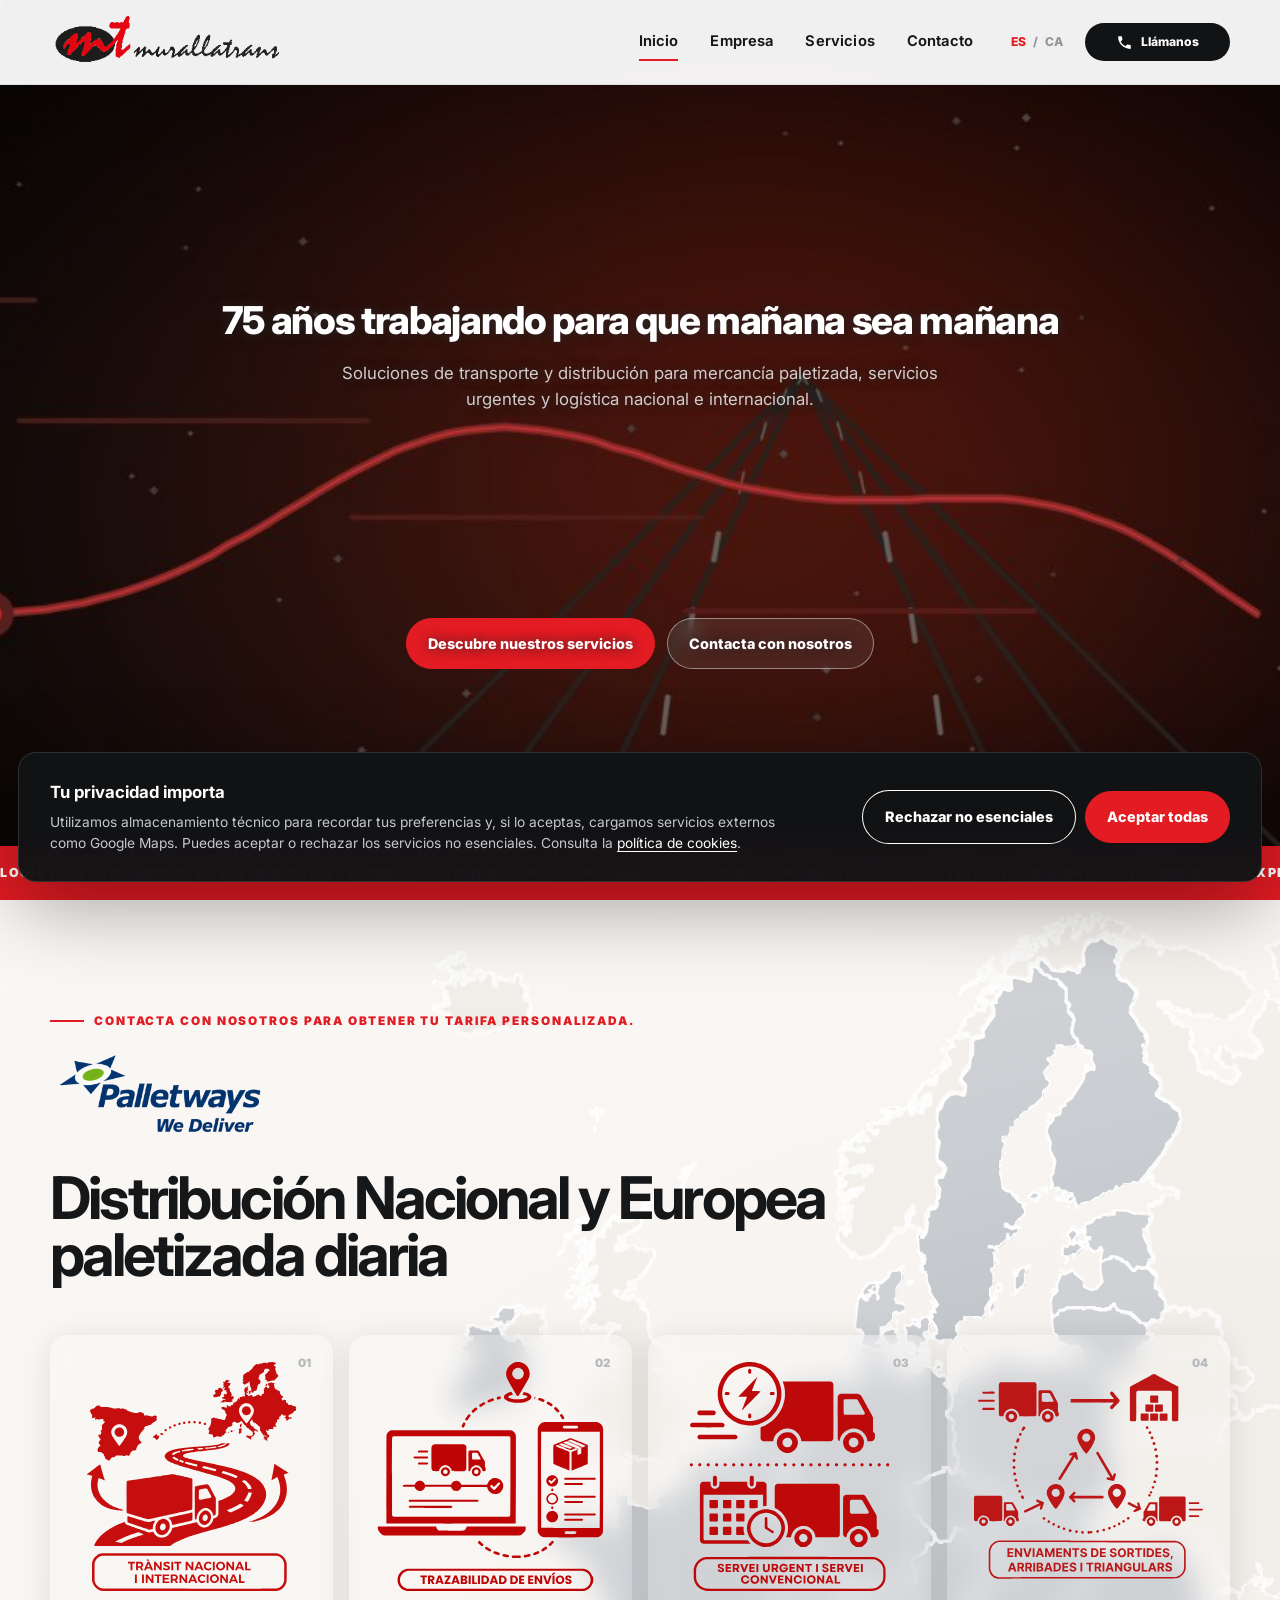
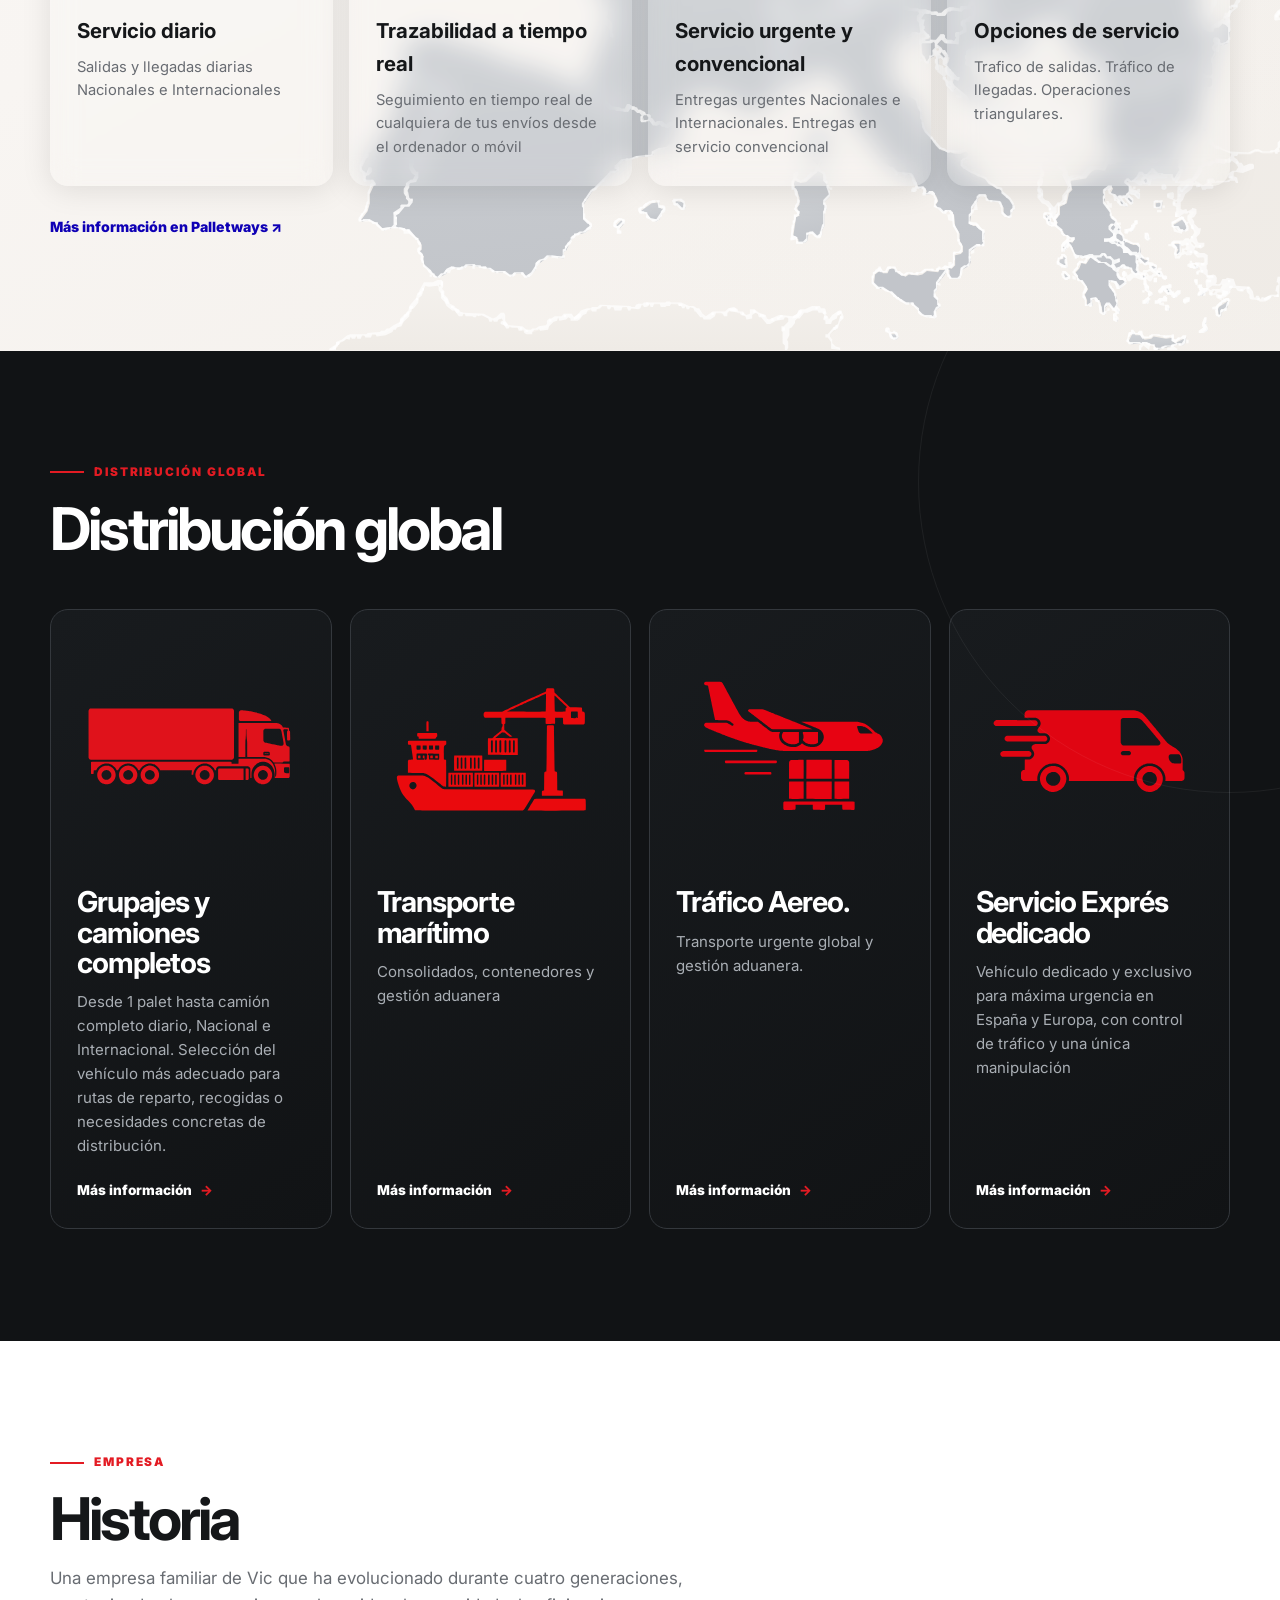
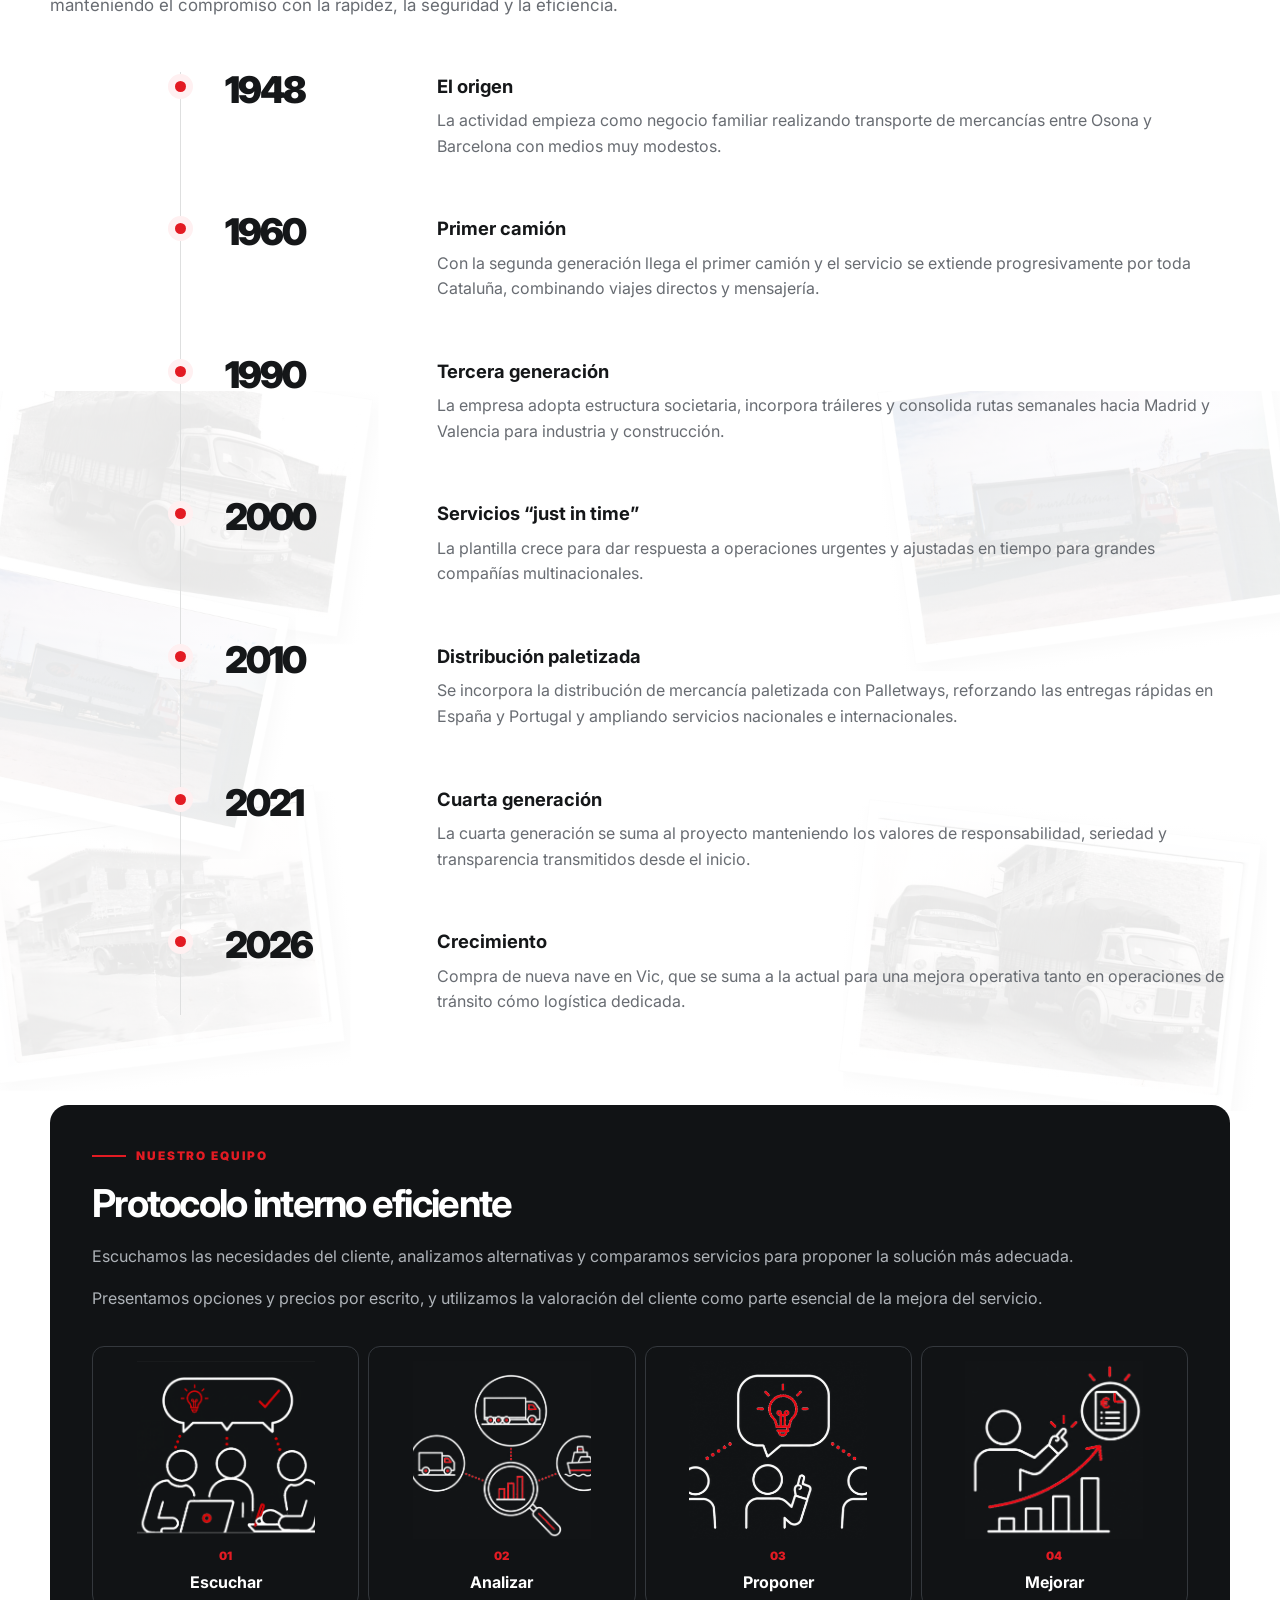
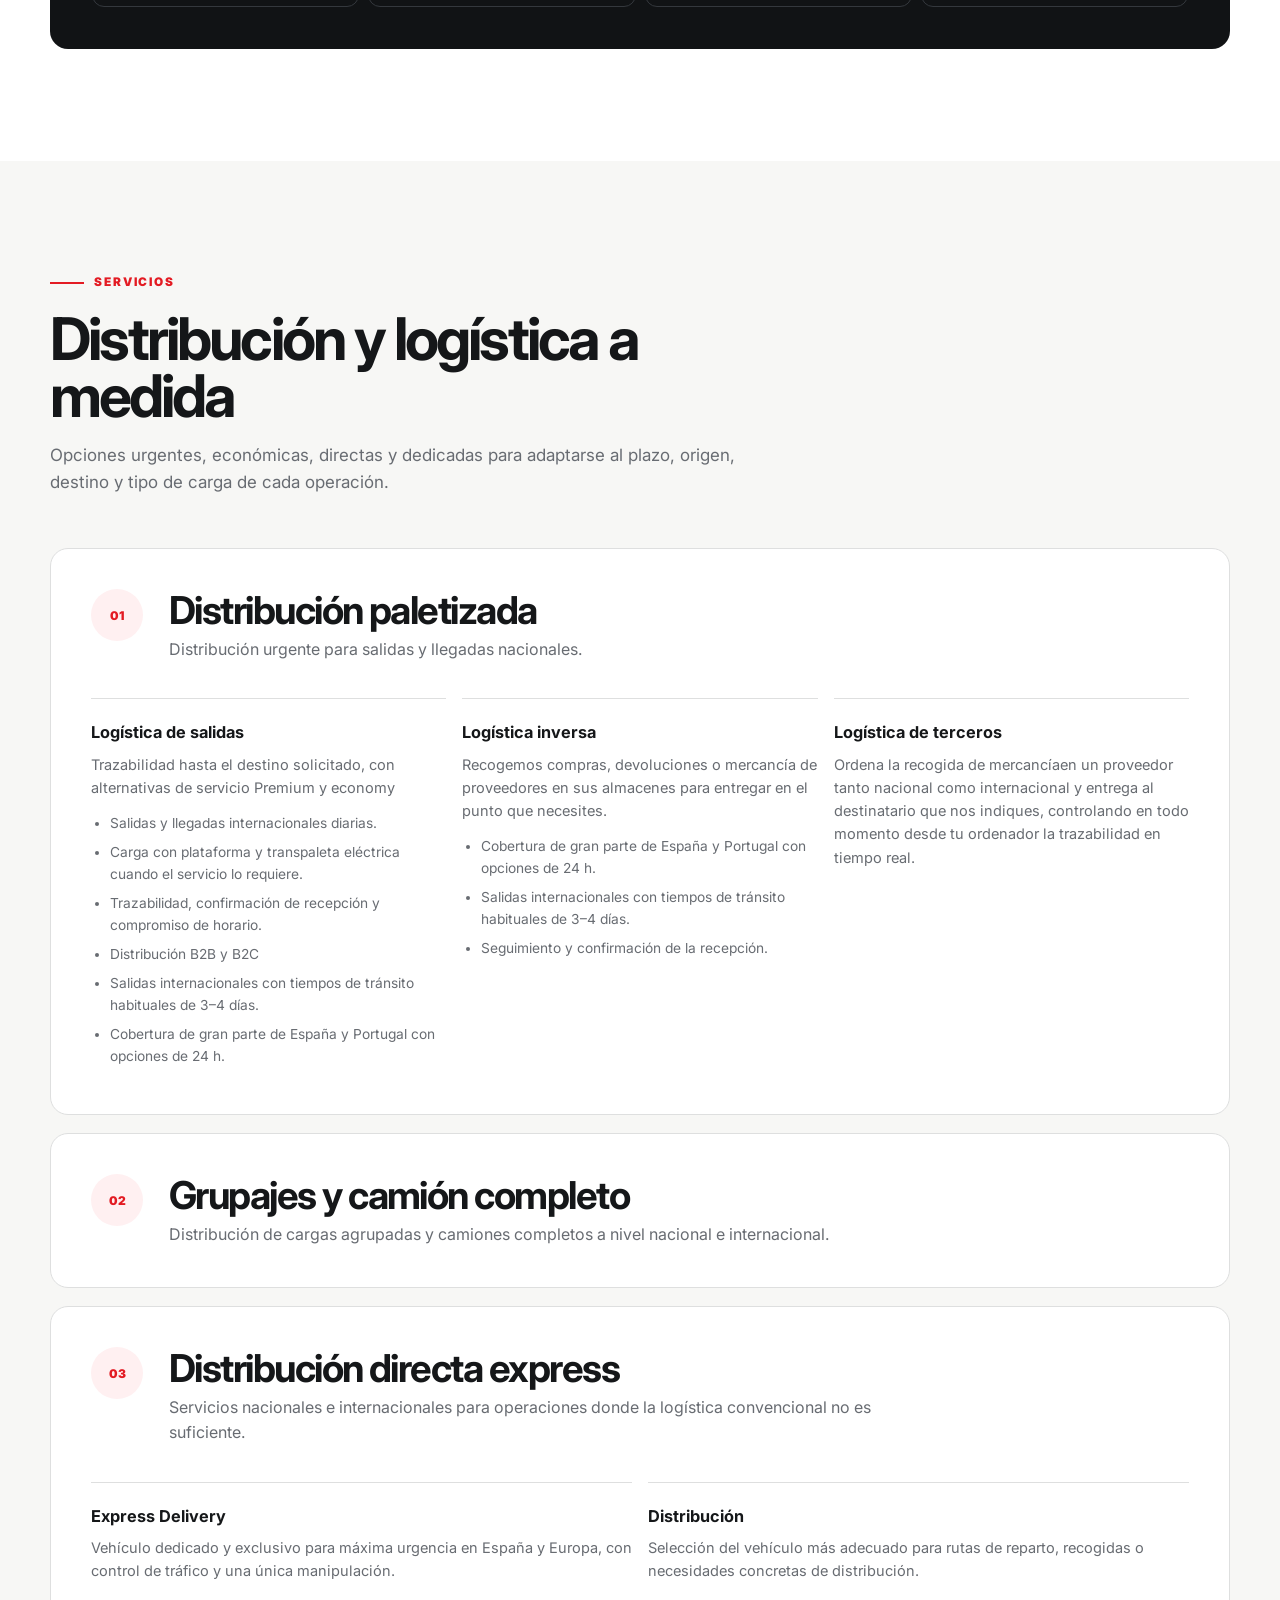
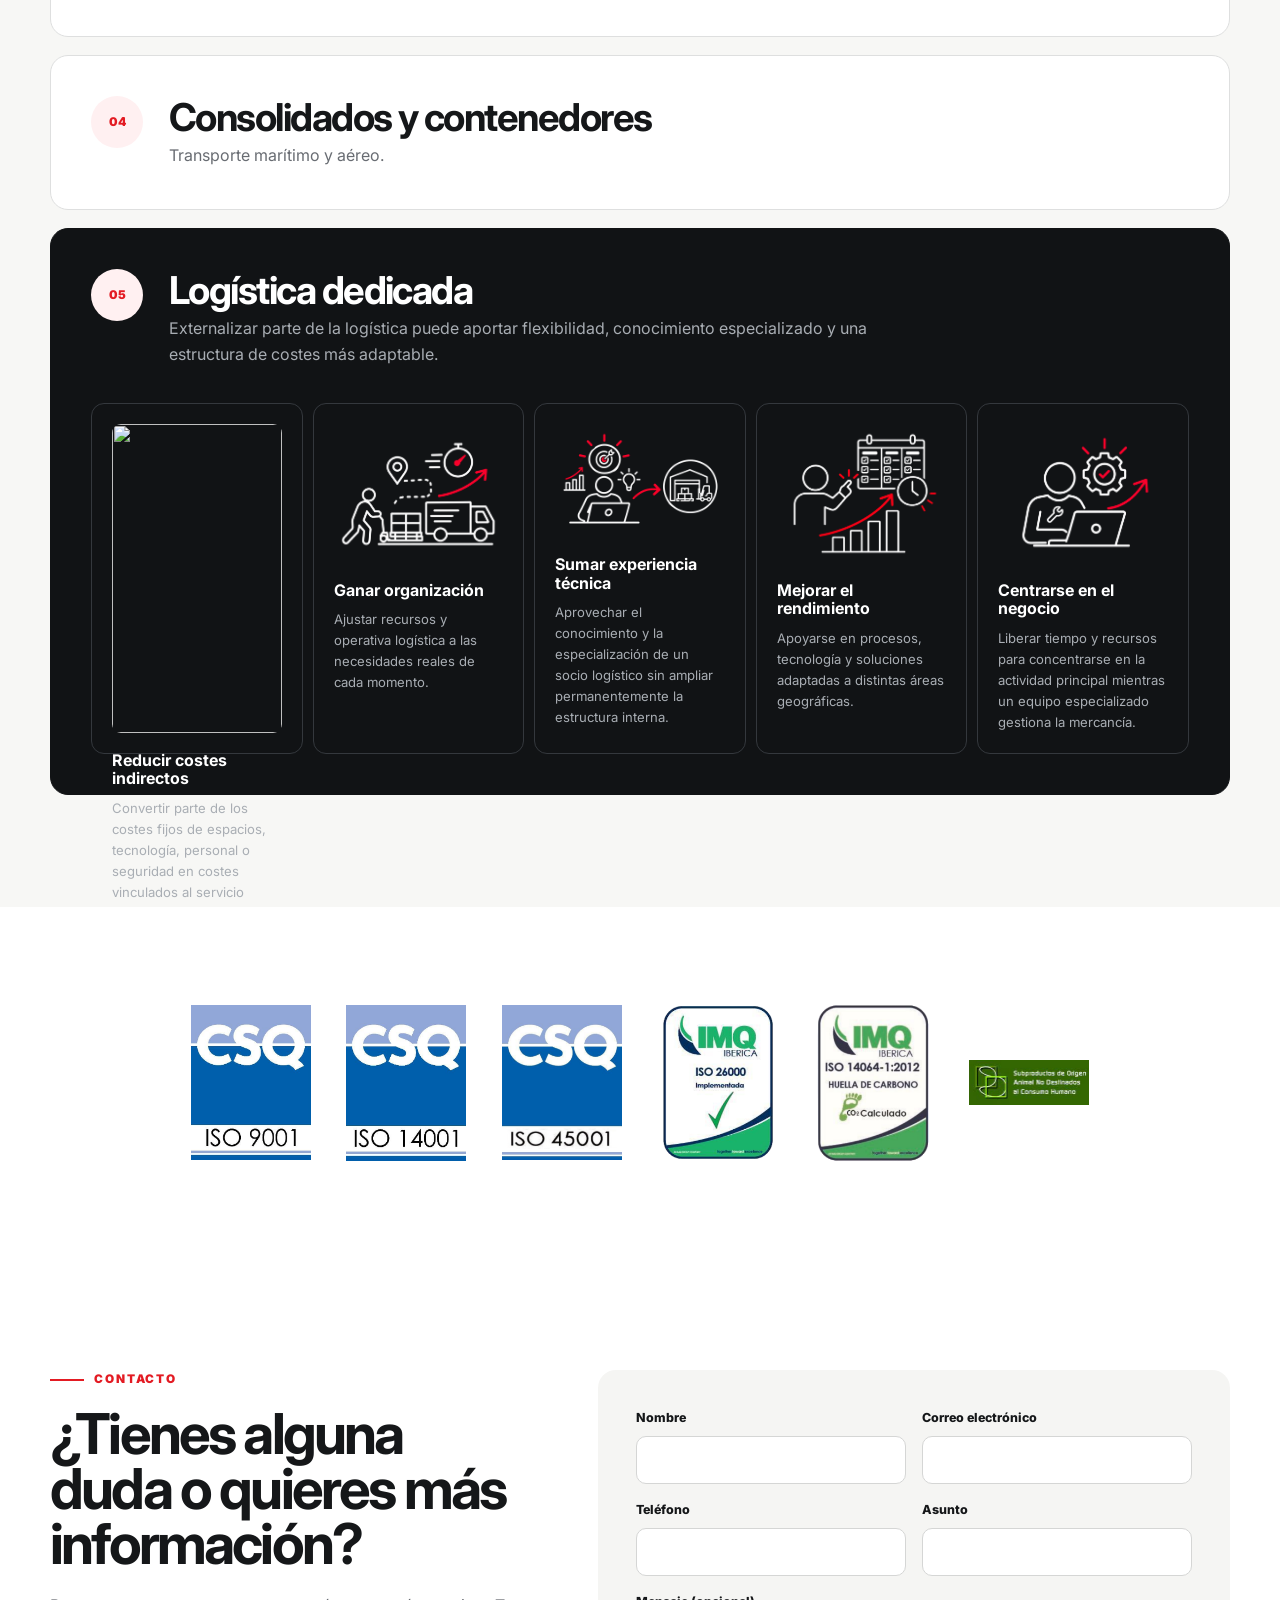
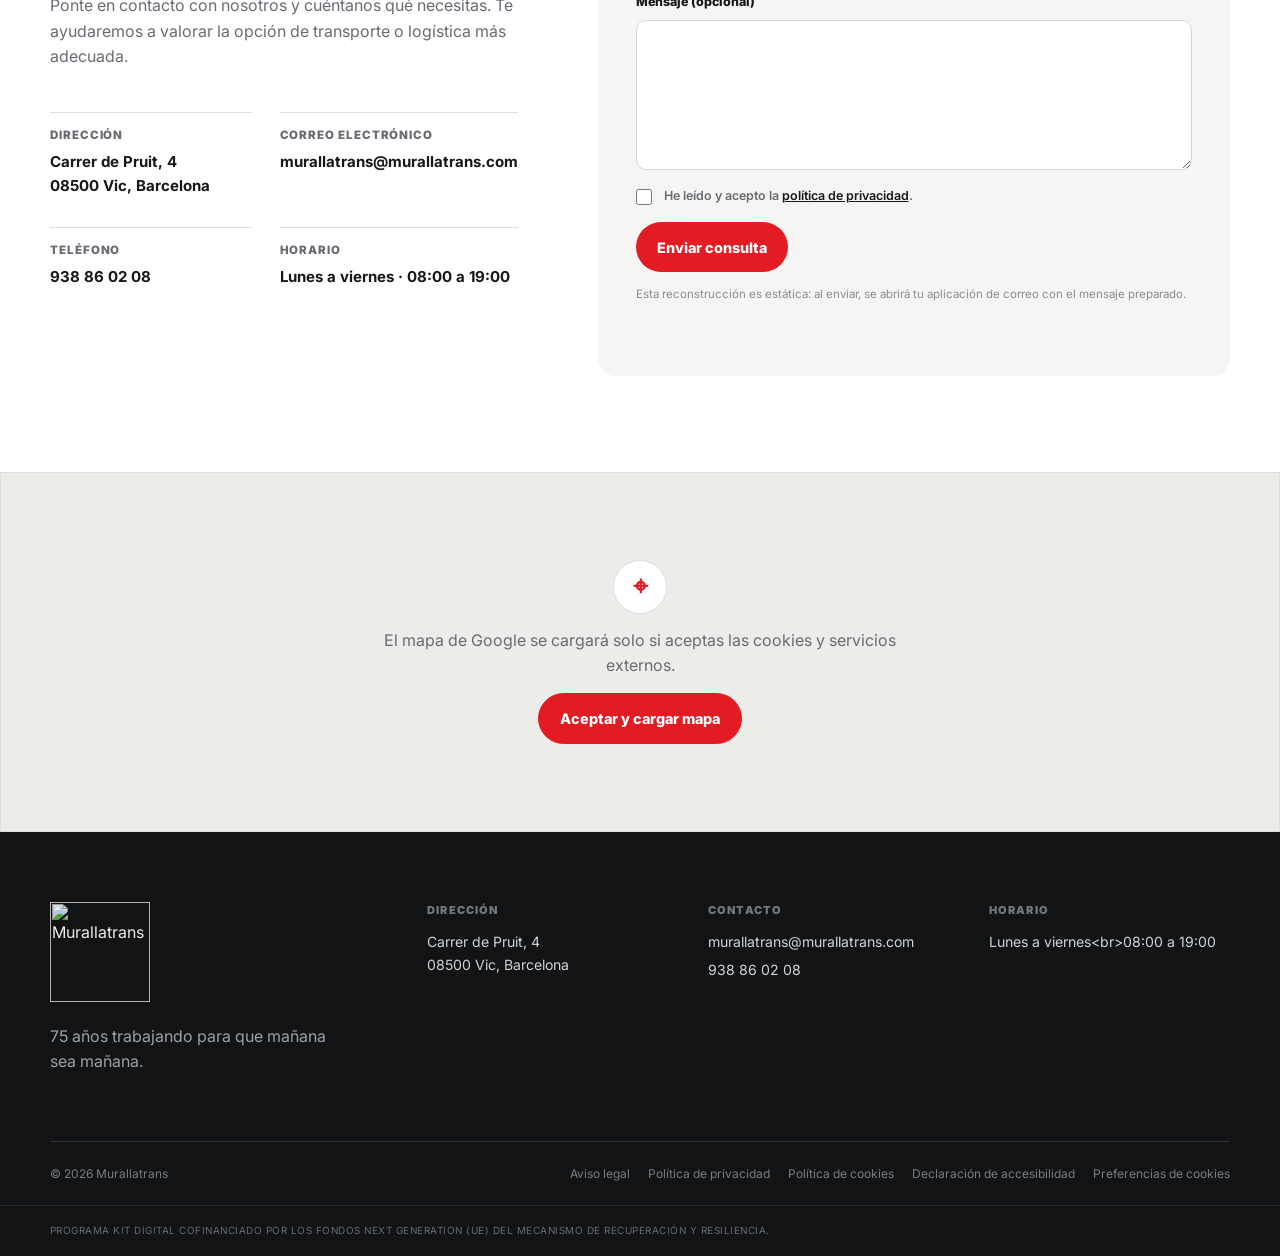
==== commit ba4ea334: "Add files via upload" ====
--- a/index.html
+++ b/index.html
@@ -134,7 +134,7 @@
 Operaciones triangulares.</p>
           </article>
         </div>
-    <a class="text-link" href="https://www.palletways.com/" target="_blank" rel="noopener" data-i18n="services.palletways">Más información en Palletways ↗</a>
+    <a class="text-link-blue" href="https://www.palletways.com/" target="_blank" rel="noopener" data-i18n="services.palletways">Más información en Palletways ↗</a>
       </div>
     </section>
 
@@ -270,7 +270,6 @@
                 <p data-i18n="services.thirdText">Ordena la recogida de mercancíaen un proveedor tanto nacional como internacional y entrega al destinatario que nos indiques, controlando en todo momento desde tu ordenador la trazabilidad en tiempo real. </p>
               </div>
             </div>
-            <a class="text-link" href="https://www.palletways.com/" target="_blank" rel="noopener" data-i18n="services.palletways">Más información en Palletways ↗</a>
           </article>
 
           <article class="service-panel compact reveal visible">
@@ -401,7 +400,7 @@
   <footer class="site-footer">
     <div class="container footer-top">
       <div class="footer-brand">
-        <img src="assets/murallatrans-logo.png" alt="Murallatrans">
+        <img src="assets/logo_mt.png" alt="Murallatrans">
         <p data-i18n="footer.slogan">75 años trabajando para que mañana sea mañana.</p>
       </div>
       <div class="footer-block">
--- a/styles.css
+++ b/styles.css
@@ -11,6 +11,7 @@
   --red: #e31b23;
   --red-dark: #bd1118;
   --red-soft: #fff0f1;
+  --blue: #0f00b5;
   --white: #fff;
   --container: 1180px;
   --radius: 18px;
@@ -216,7 +217,7 @@
 .protocol p { color:#aeb3b8; }
 .protocol-steps { display:grid; grid-template-columns:repeat(4,1fr); gap:9px; margin-top:35px; }
 .protocol-steps div { position:relative; display:grid; justify-items:center; align-content:start; gap:10px; padding:14px; border:1px solid #34383d; border-radius:12px; text-align:center; }
-.protocol-placeholder { width:100%; aspect-ratio:1 / 1; object-fit:cover; border-radius:0; margin-bottom:2px; border:0; }
+.protocol-placeholder { width:75%; aspect-ratio:1 / 1; object-fit:cover; border-radius:0; margin-bottom:2px; border:0; }
 .protocol-steps span { color:var(--red); font-size:.72rem; font-weight:900; line-height:1; }
 .protocol-steps strong { font-size:1rem; line-height:1.2; text-align:center; }
 .service-summary { background:var(--red); color:#fff; }
@@ -238,6 +239,7 @@
 .service-columns ul { margin:0; padding-left:19px; color:var(--muted); font-size:.86rem; }
 .service-columns li { margin:7px 0; }
 .text-link { display:inline-block; margin-top:30px; color:var(--red); font-weight:850; font-size:.88rem; }
+.text-link-blue { display:inline-block; margin-top:30px; color:var(--blue); font-weight:850; font-size:.88rem; }
 .service-mini-grid { display:grid; grid-template-columns:repeat(2,1fr); gap:16px; }
 .service-panel.compact .service-panel-head { margin:0; }
 .service-panel.dedicated { background:var(--dark); color:#fff; border-color:var(--dark); }
@@ -283,7 +285,7 @@
 
 .site-footer { background:var(--dark); color:#fff; }
 .footer-top { display:grid; grid-template-columns:1.4fr repeat(3,1fr); gap:40px; padding:70px 0 50px; }
-.footer-brand img { width:230px; filter:brightness(0) invert(1); opacity:.92; }
+.footer-brand img { width:100px;  opacity:.92; }
 .footer-brand p { color:#9ca1a7; max-width:290px; margin-top:22px; }
 .footer-block { display:grid; align-content:start; gap:5px; }
 .footer-block > span { color:#72777e; font-size:.69rem; font-weight:900; letter-spacing:.1em; text-transform:uppercase; margin-bottom:7px; }
